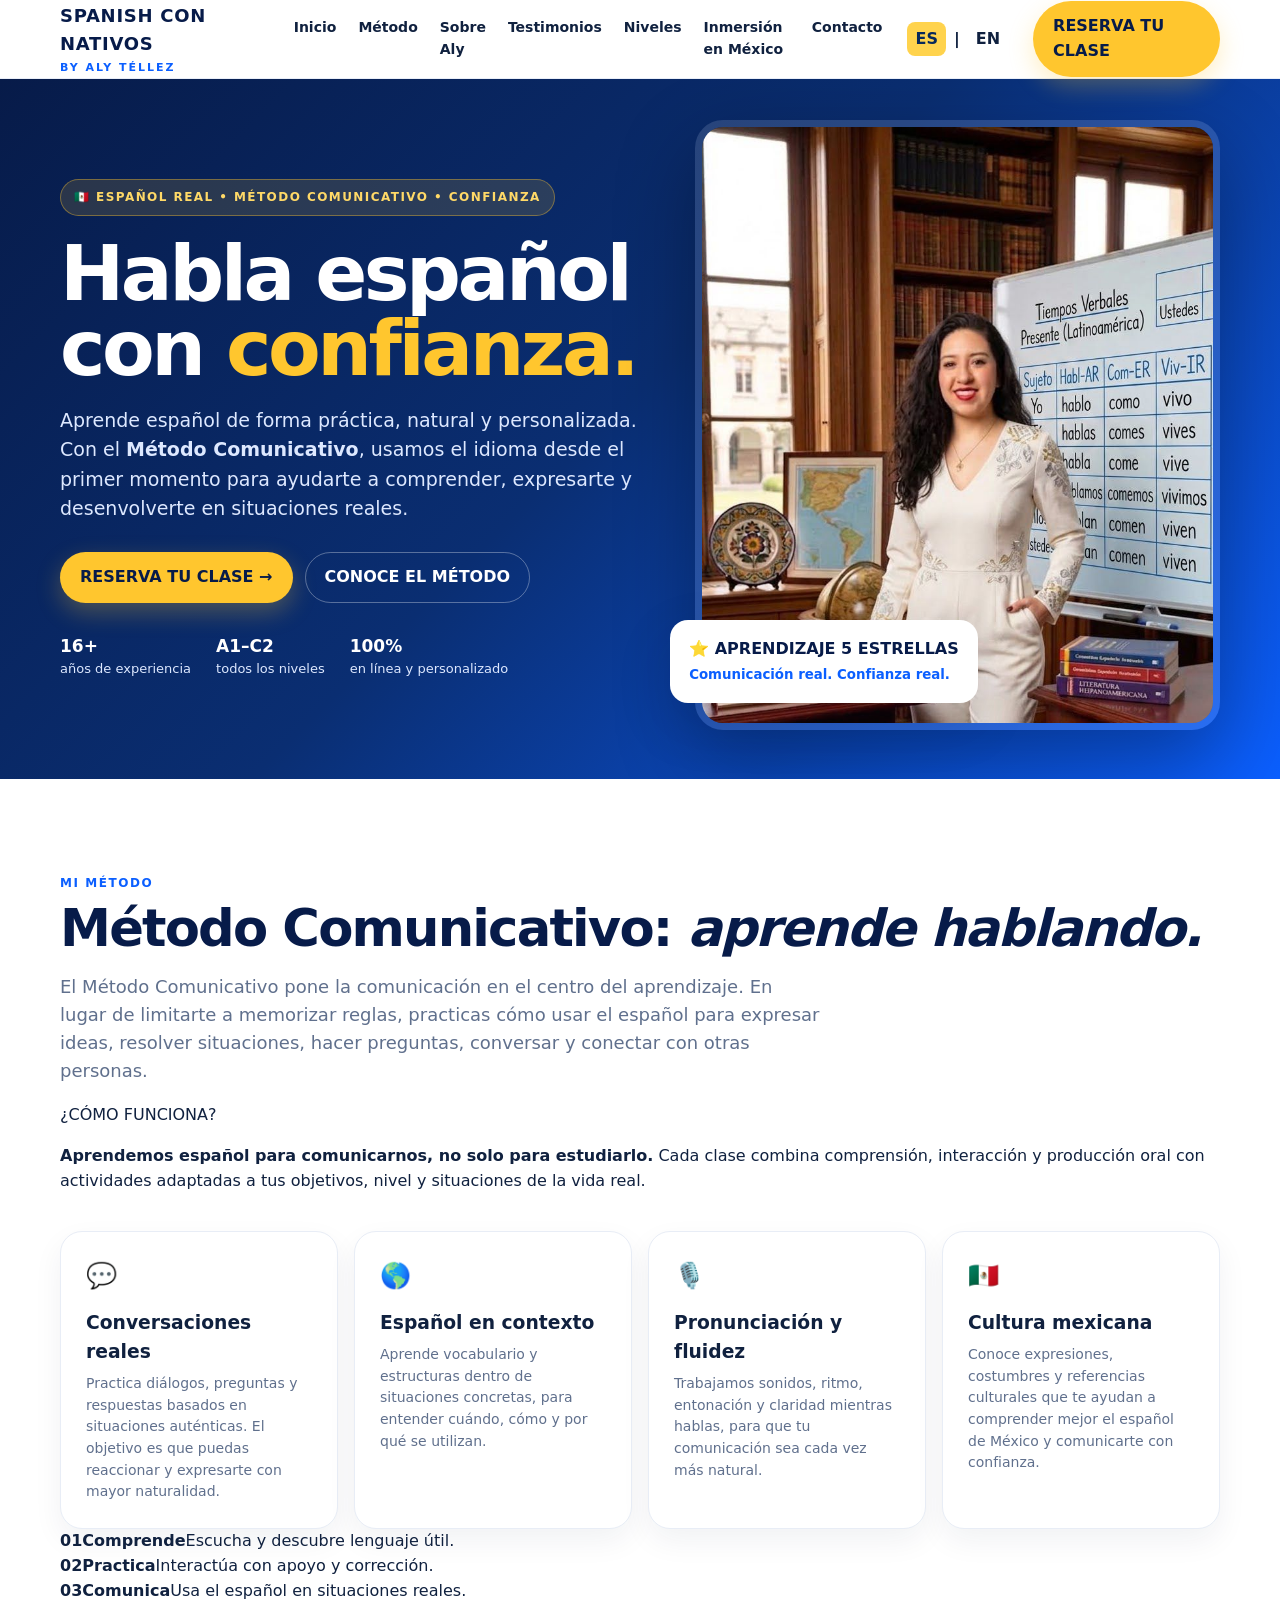
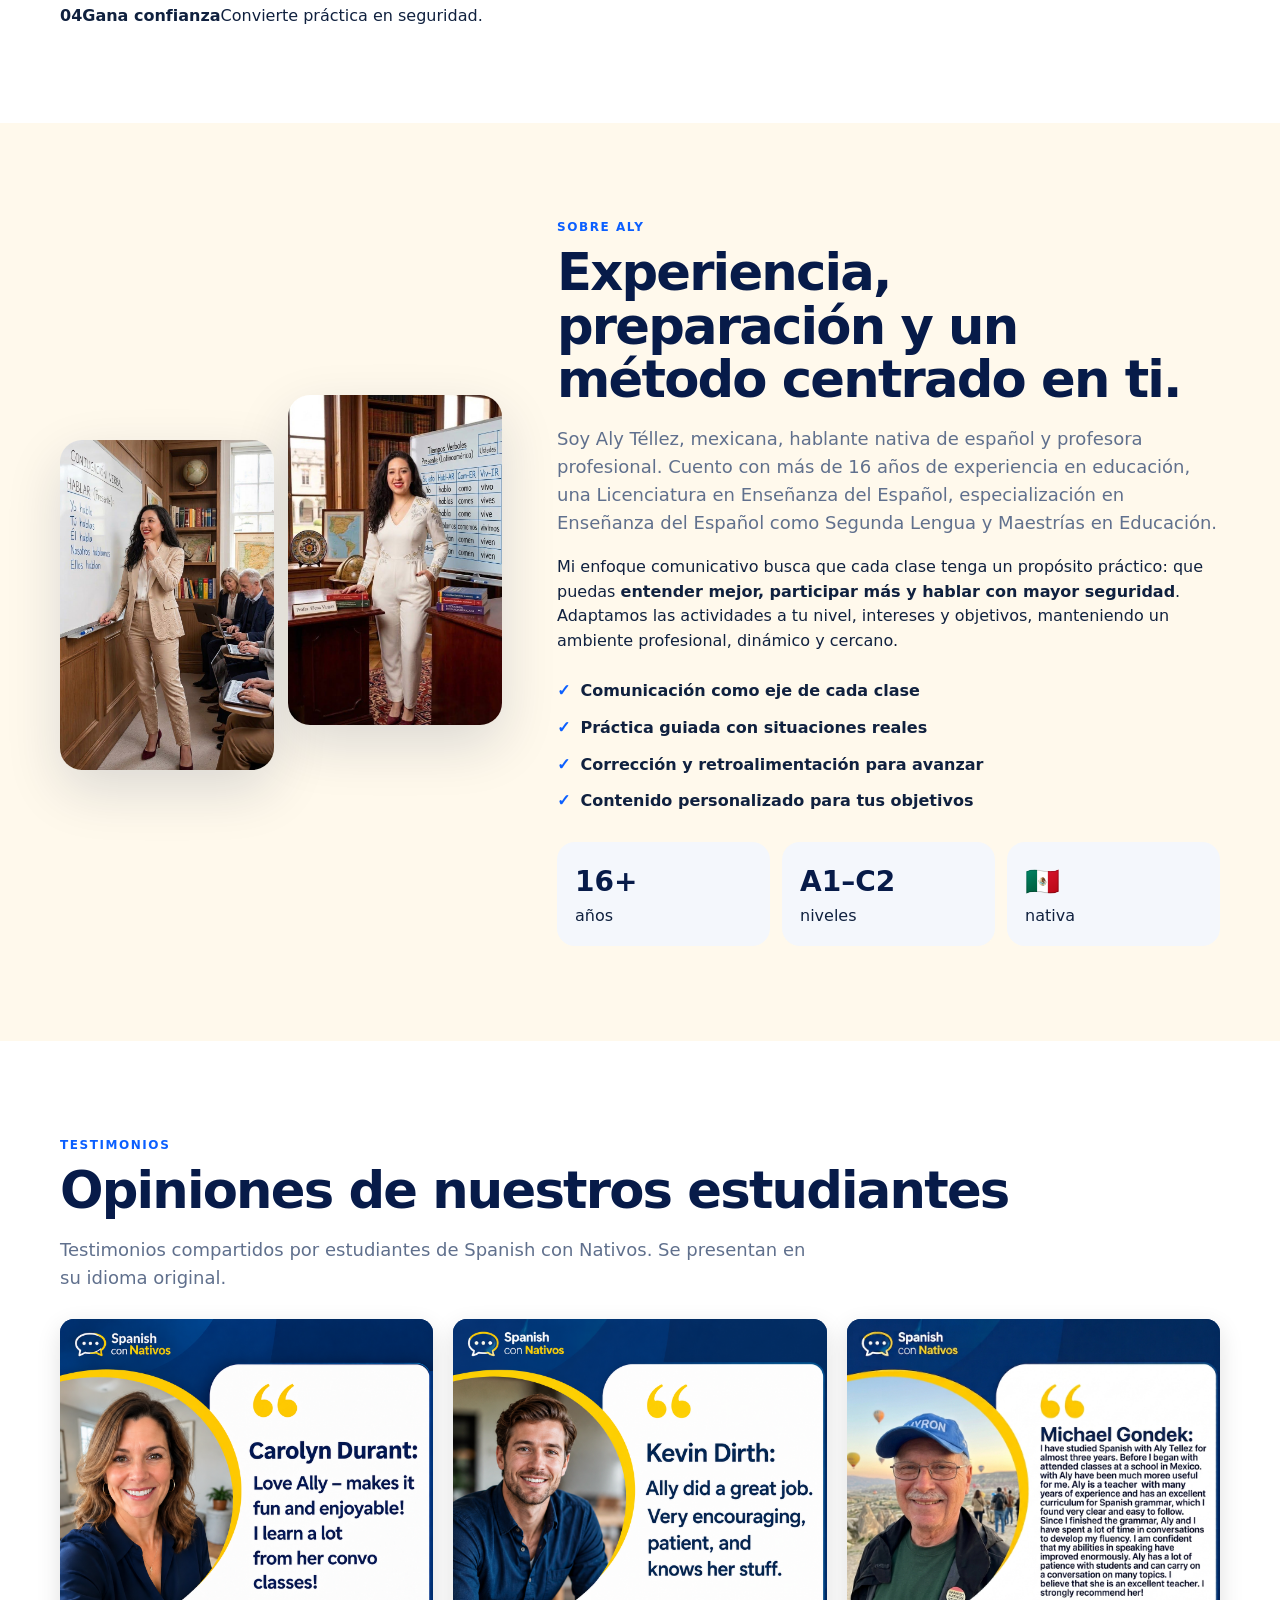
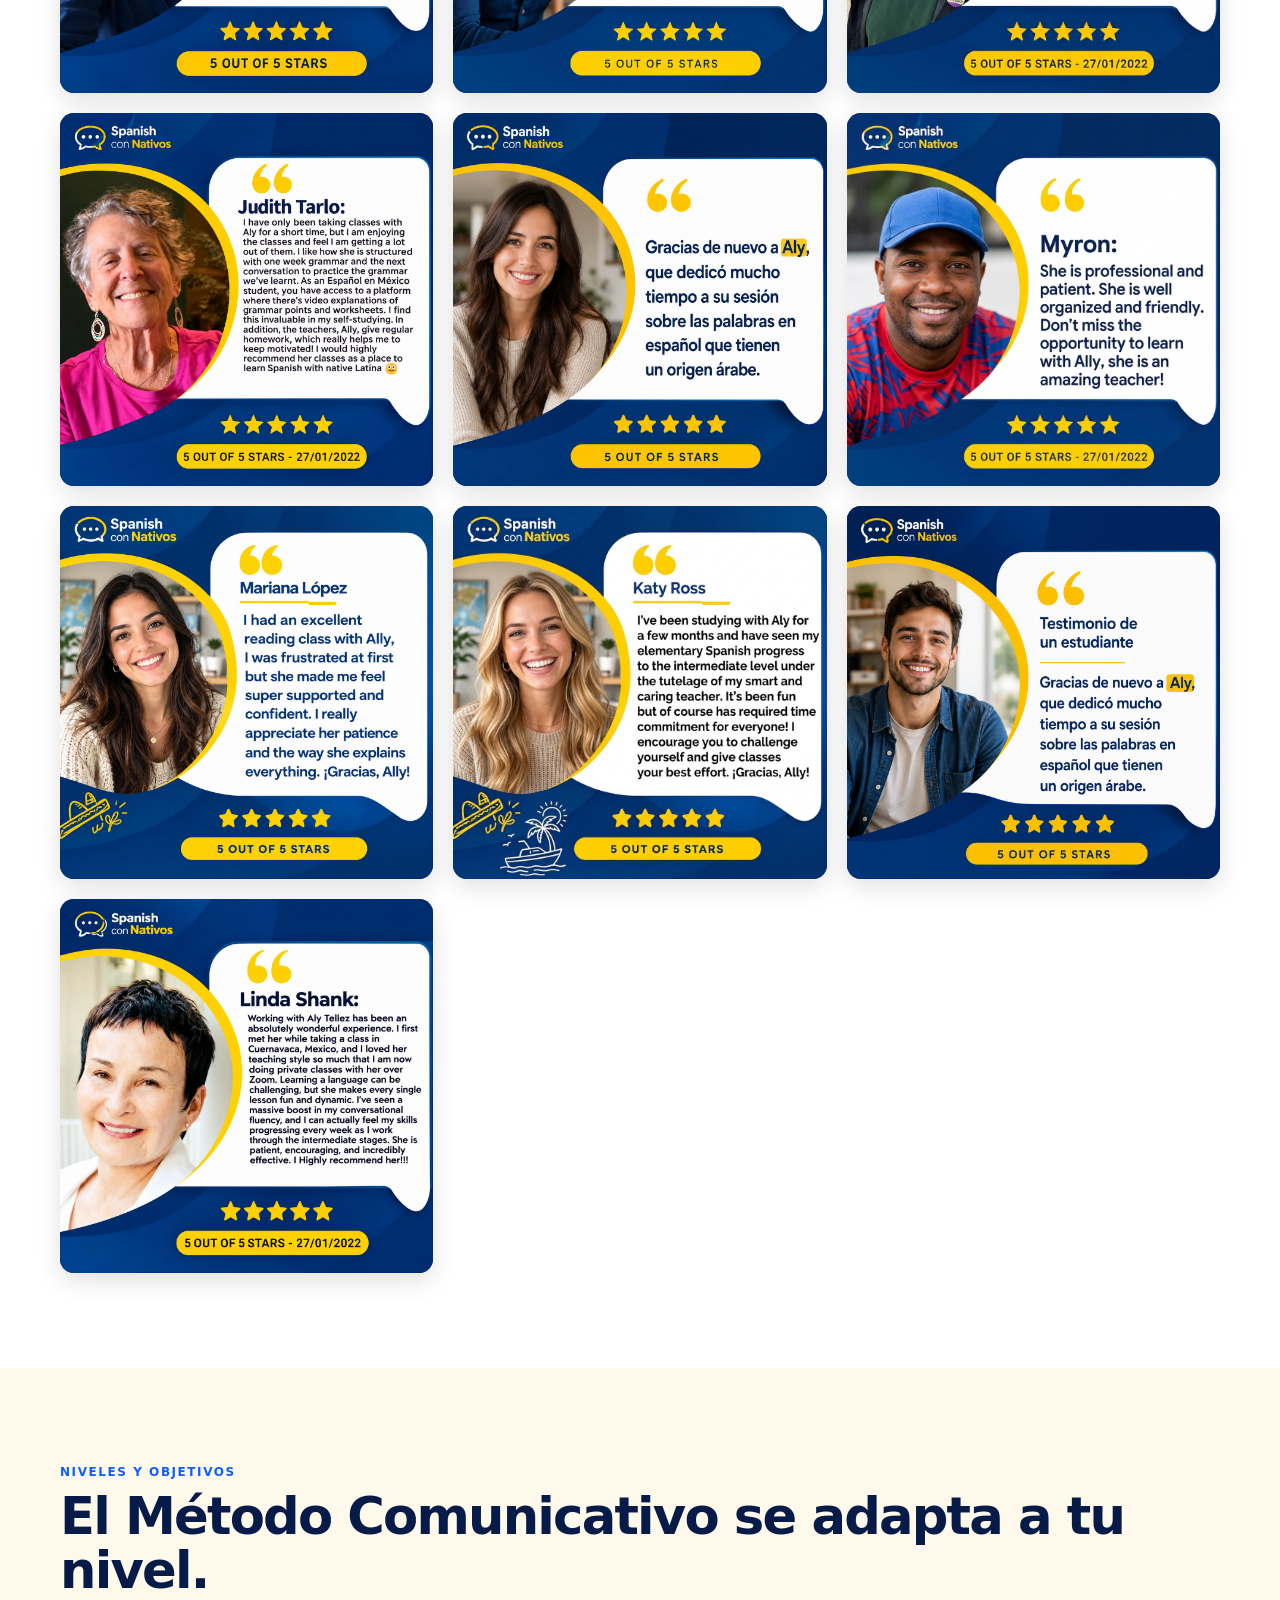
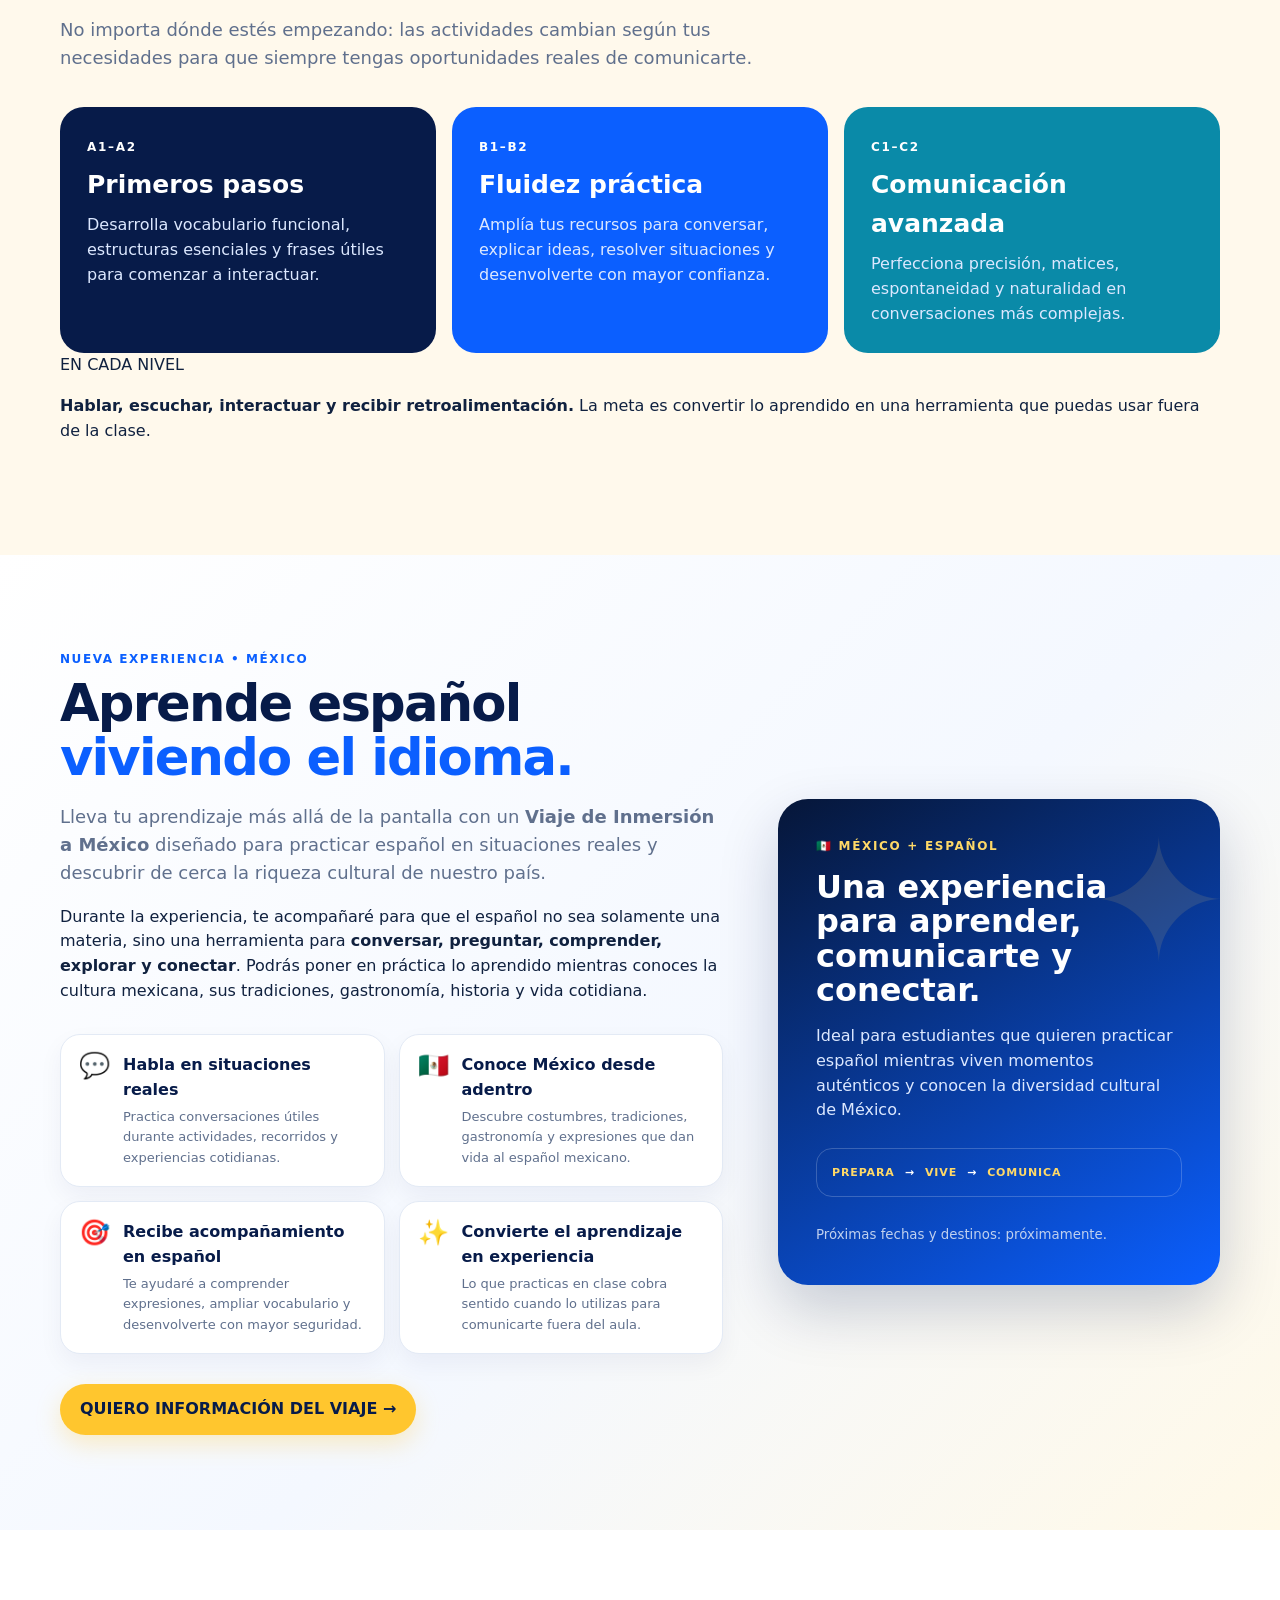
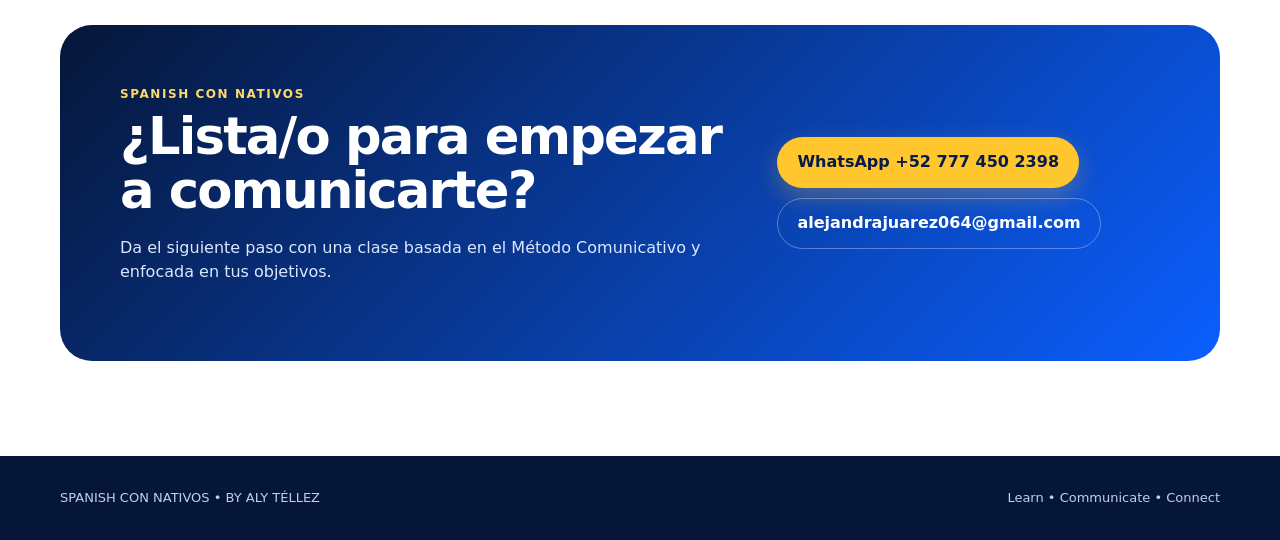
==== index.html @ acf0320d "Add files via upload" ====
<!doctype html>
<html lang="es">
<head>
<meta charset="utf-8"><meta name="viewport" content="width=device-width,initial-scale=1">
<title>Spanish con Nativos | Aly Téllez</title>
<meta name="description" content="Spanish con Nativos by Aly Téllez — clases de español con Método Comunicativo, conversación real, cultura mexicana y aprendizaje personalizado.">
<link rel="stylesheet" href="styles.css">
</head>
<body>
<nav class="nav"><div class="container nav-inner">
<a class="brand" href="#inicio">SPANISH CON NATIVOS<span>BY ALY TÉLLEZ</span></a>
<div class="navlinks"><a href="#inicio">Inicio</a><a href="#metodo">Método</a><a href="#aly">Sobre Aly</a><a href="#testimonios">Testimonios</a><a href="#niveles">Niveles</a><a href="#inmersion">Inmersión en México</a><a href="#contacto">Contacto</a></div>
<div class="language-switch" aria-label="Language"><a href="index-es.html" lang="es" aria-current="page">ES</a><span> | </span><a href="index-en.html" lang="en" >EN</a></div><a class="cta" href="https://wa.me/527774502398" target="_blank">RESERVA TU CLASE</a>
</div></nav>

<header class="hero" id="inicio"><div class="container hero-grid">
<div><div class="kicker">🇲🇽 ESPAÑOL REAL • MÉTODO COMUNICATIVO • CONFIANZA</div>
<h1>Habla español con <em>confianza.</em></h1>
<p>Aprende español de forma práctica, natural y personalizada. Con el <strong>Método Comunicativo</strong>, usamos el idioma desde el primer momento para ayudarte a comprender, expresarte y desenvolverte en situaciones reales.</p>
<div class="hero-actions"><a class="cta" href="https://wa.me/527774502398" target="_blank">RESERVA TU CLASE →</a><a class="secondary" href="#metodo">CONOCE EL MÉTODO</a></div>
<div class="trust"><div><b>16+</b>años de experiencia</div><div><b>A1–C2</b>todos los niveles</div><div><b>100%</b>en línea y personalizado</div></div>
</div><div class="hero-photo"><img src="assets/aly-classroom-1.jpeg" alt="Aly Téllez enseñando español"><div class="badge">⭐ APRENDIZAJE 5 ESTRELLAS<small>Comunicación real. Confianza real.</small></div></div>
</div></header>

<section class="section" id="metodo"><div class="container">
<div class="eyebrow">MI MÉTODO</div><h2>Método Comunicativo: <em>aprende hablando.</em></h2>
<p class="lead">El Método Comunicativo pone la comunicación en el centro del aprendizaje. En lugar de limitarte a memorizar reglas, practicas cómo usar el español para expresar ideas, resolver situaciones, hacer preguntas, conversar y conectar con otras personas.</p>
<div class="method-highlight"><div class="method-label">¿CÓMO FUNCIONA?</div><p><strong>Aprendemos español para comunicarnos, no solo para estudiarlo.</strong> Cada clase combina comprensión, interacción y producción oral con actividades adaptadas a tus objetivos, nivel y situaciones de la vida real.</p></div>
<div class="cards">
<article class="card"><div class="icon">💬</div><h3>Conversaciones reales</h3><p>Practica diálogos, preguntas y respuestas basados en situaciones auténticas. El objetivo es que puedas reaccionar y expresarte con mayor naturalidad.</p></article>
<article class="card"><div class="icon">🌎</div><h3>Español en contexto</h3><p>Aprende vocabulario y estructuras dentro de situaciones concretas, para entender cuándo, cómo y por qué se utilizan.</p></article>
<article class="card"><div class="icon">🎙️</div><h3>Pronunciación y fluidez</h3><p>Trabajamos sonidos, ritmo, entonación y claridad mientras hablas, para que tu comunicación sea cada vez más natural.</p></article>
<article class="card"><div class="icon">🇲🇽</div><h3>Cultura mexicana</h3><p>Conoce expresiones, costumbres y referencias culturales que te ayudan a comprender mejor el español de México y comunicarte con confianza.</p></article>
</div>
<div class="process"><div><b>01</b><strong>Comprende</strong><span>Escucha y descubre lenguaje útil.</span></div><div><b>02</b><strong>Practica</strong><span>Interactúa con apoyo y corrección.</span></div><div><b>03</b><strong>Comunica</strong><span>Usa el español en situaciones reales.</span></div><div><b>04</b><strong>Gana confianza</strong><span>Convierte práctica en seguridad.</span></div></div>
</div></section>

<section class="section alt" id="aly"><div class="container about-grid">
<div class="photo-stack"><img src="assets/aly-classroom-2.jpeg" alt="Aly Téllez impartiendo una clase de español"><img src="assets/aly-classroom-1.jpeg" alt="Aly Téllez en un aula de español"></div>
<div><div class="eyebrow">SOBRE ALY</div><h2>Experiencia, preparación y un método centrado en ti.</h2>
<p class="lead">Soy Aly Téllez, mexicana, hablante nativa de español y profesora profesional. Cuento con más de 16 años de experiencia en educación, una Licenciatura en Enseñanza del Español, especialización en Enseñanza del Español como Segunda Lengua y Maestrías en Educación.</p>
<p>Mi enfoque comunicativo busca que cada clase tenga un propósito práctico: que puedas <strong>entender mejor, participar más y hablar con mayor seguridad</strong>. Adaptamos las actividades a tu nivel, intereses y objetivos, manteniendo un ambiente profesional, dinámico y cercano.</p>
<div class="checks"><div class="check"><span>✓</span>Comunicación como eje de cada clase</div><div class="check"><span>✓</span>Práctica guiada con situaciones reales</div><div class="check"><span>✓</span>Corrección y retroalimentación para avanzar</div><div class="check"><span>✓</span>Contenido personalizado para tus objetivos</div></div>
<div class="stats"><div class="stat"><strong>16+</strong>años</div><div class="stat"><strong>A1–C2</strong>niveles</div><div class="stat"><strong>🇲🇽</strong>nativa</div></div>
</div></div></section>

<section class="section" id="testimonios"><div class="container"><div class="eyebrow">TESTIMONIOS</div><h2>Opiniones de nuestros estudiantes</h2><p class="lead">Testimonios compartidos por estudiantes de Spanish con Nativos. Se presentan en su idioma original.</p><div class="testimonials-gallery"><figure class="testimonial-image"><img src="assets/testimonio-01.png" alt="Testimonio de Carolyn Durant" loading="lazy"></figure>
<figure class="testimonial-image"><img src="assets/testimonio-02.png" alt="Testimonio de estudiante 2" loading="lazy"></figure>
<figure class="testimonial-image"><img src="assets/testimonio-03.jpg" alt="Testimonio de estudiante 3" loading="lazy"></figure>
<figure class="testimonial-image"><img src="assets/testimonio-04.png" alt="Testimonio de Judith Tarlo" loading="lazy"></figure>
<figure class="testimonial-image"><img src="assets/testimonio-05.png" alt="Testimonio de estudiante 5" loading="lazy"></figure>
<figure class="testimonial-image"><img src="assets/testimonio-06.jpg" alt="Testimonio de estudiante 6" loading="lazy"></figure>
<figure class="testimonial-image"><img src="assets/testimonio-07.png" alt="Testimonio de estudiante 7" loading="lazy"></figure>
<figure class="testimonial-image"><img src="assets/testimonio-08.jpg" alt="Testimonio de estudiante 8" loading="lazy"></figure>
<figure class="testimonial-image"><img src="assets/testimonio-09.png" alt="Testimonio de estudiante 9" loading="lazy"></figure>
<figure class="testimonial-image"><img src="assets/testimonio-10.png" alt="Testimonio de Linda Shank" loading="lazy"></figure></div></div></section>

<section class="section alt" id="niveles"><div class="container"><div class="eyebrow">NIVELES Y OBJETIVOS</div><h2>El Método Comunicativo se adapta a tu nivel.</h2><p class="lead">No importa dónde estés empezando: las actividades cambian según tus necesidades para que siempre tengas oportunidades reales de comunicarte.</p>
<div class="levels"><article class="level"><b>A1–A2</b><h3>Primeros pasos</h3><p>Desarrolla vocabulario funcional, estructuras esenciales y frases útiles para comenzar a interactuar.</p></article><article class="level"><b>B1–B2</b><h3>Fluidez práctica</h3><p>Amplía tus recursos para conversar, explicar ideas, resolver situaciones y desenvolverte con mayor confianza.</p></article><article class="level"><b>C1–C2</b><h3>Comunicación avanzada</h3><p>Perfecciona precisión, matices, espontaneidad y naturalidad en conversaciones más complejas.</p></article></div>
<div class="method-highlight compact"><div class="method-label">EN CADA NIVEL</div><p><strong>Hablar, escuchar, interactuar y recibir retroalimentación.</strong> La meta es convertir lo aprendido en una herramienta que puedas usar fuera de la clase.</p></div>
</div></section>


<section class="section immersion" id="inmersion"><div class="container">
<div class="immersion-grid">
<div>
<div class="eyebrow">NUEVA EXPERIENCIA • MÉXICO</div>
<h2>Aprende español <em>viviendo el idioma.</em></h2>
<p class="lead">Lleva tu aprendizaje más allá de la pantalla con un <strong>Viaje de Inmersión a México</strong> diseñado para practicar español en situaciones reales y descubrir de cerca la riqueza cultural de nuestro país.</p>
<p>Durante la experiencia, te acompañaré para que el español no sea solamente una materia, sino una herramienta para <strong>conversar, preguntar, comprender, explorar y conectar</strong>. Podrás poner en práctica lo aprendido mientras conoces la cultura mexicana, sus tradiciones, gastronomía, historia y vida cotidiana.</p>
<div class="immersion-benefits">
<article><span>💬</span><div><strong>Habla en situaciones reales</strong><p>Practica conversaciones útiles durante actividades, recorridos y experiencias cotidianas.</p></div></article>
<article><span>🇲🇽</span><div><strong>Conoce México desde adentro</strong><p>Descubre costumbres, tradiciones, gastronomía y expresiones que dan vida al español mexicano.</p></div></article>
<article><span>🎯</span><div><strong>Recibe acompañamiento en español</strong><p>Te ayudaré a comprender expresiones, ampliar vocabulario y desenvolverte con mayor seguridad.</p></div></article>
<article><span>✨</span><div><strong>Convierte el aprendizaje en experiencia</strong><p>Lo que practicas en clase cobra sentido cuando lo utilizas para comunicarte fuera del aula.</p></div></article>
</div>
<a class="cta" href="https://wa.me/527774502398" target="_blank">QUIERO INFORMACIÓN DEL VIAJE →</a>
</div>
<div class="immersion-card"><div class="immersion-top">🇲🇽 MÉXICO + ESPAÑOL</div><h3>Una experiencia para aprender, comunicarte y conectar.</h3><p>Ideal para estudiantes que quieren practicar español mientras viven momentos auténticos y conocen la diversidad cultural de México.</p><div class="immersion-route"><span>PREPARA</span><b>→</b><span>VIVE</span><b>→</b><span>COMUNICA</span></div><small>Próximas fechas y destinos: próximamente.</small></div>
</div></div></section>

<section class="section" id="contacto"><div class="container"><div class="contact"><div><div class="eyebrow" style="color:#FFD967">SPANISH CON NATIVOS</div><h2>¿Lista/o para empezar a comunicarte?</h2><p>Da el siguiente paso con una clase basada en el Método Comunicativo y enfocada en tus objetivos.</p></div><div class="contact-actions"><a class="cta" href="https://wa.me/527774502398" target="_blank">WhatsApp +52 777 450 2398</a><a class="secondary" href="mailto:alejandrajuarez064@gmail.com">alejandrajuarez064@gmail.com</a></div></div></div></section>
<footer><div class="container footer-inner"><div>SPANISH CON NATIVOS • BY ALY TÉLLEZ</div><div>Learn • Communicate • Connect</div></div></footer>
</body></html>
---- styles.css ----
:root{
  --navy:#071B49;
  --blue:#0B5FFF;
  --sky:#22B8F0;
  --gold:#FFC62E;
  --coral:#FF5B6E;
  --cream:#FFF9EC;
  --ink:#10213F;
  --muted:#60708D;
  --white:#FFFFFF;
  --shadow:0 20px 55px rgba(7,27,73,.14);
}
*{box-sizing:border-box}
html{scroll-behavior:smooth}
body{margin:0;font-family:Inter,ui-sans-serif,system-ui,-apple-system,BlinkMacSystemFont,"Segoe UI",sans-serif;color:var(--ink);background:#fff;line-height:1.55}
a{text-decoration:none;color:inherit}
.container{width:min(1160px,92%);margin:auto}
.nav{position:sticky;top:0;z-index:20;background:rgba(255,255,255,.94);backdrop-filter:blur(14px);border-bottom:1px solid #e9eef8}
.nav-inner{height:78px;display:flex;align-items:center;justify-content:space-between;gap:25px}
.brand{font-weight:900;letter-spacing:.04em;color:var(--navy);font-size:18px}
.brand span{display:block;color:var(--blue);font-size:11px;letter-spacing:.18em;margin-top:1px}
.navlinks{display:flex;gap:22px;font-weight:700;font-size:14px}
.navlinks a:hover{color:var(--blue)}
.cta{display:inline-flex;align-items:center;justify-content:center;gap:8px;padding:13px 20px;border-radius:999px;font-weight:900;background:var(--gold);color:var(--navy);box-shadow:0 9px 24px rgba(255,198,46,.28);transition:.2s}
.cta:hover{transform:translateY(-2px)}
.hero{background:linear-gradient(135deg,var(--navy) 0%,#0A2E72 48%,#0B5FFF 100%);color:#fff;overflow:hidden}
.hero-grid{min-height:700px;display:grid;grid-template-columns:1.05fr .95fr;align-items:center;gap:55px}
.kicker{display:inline-flex;align-items:center;gap:8px;background:rgba(255,198,46,.14);border:1px solid rgba(255,198,46,.38);color:#FFD967;padding:8px 13px;border-radius:999px;font-size:12px;font-weight:900;letter-spacing:.12em;text-transform:uppercase}
h1{font-size:clamp(44px,6vw,78px);line-height:.98;letter-spacing:-.045em;margin:20px 0}
h1 em{font-style:normal;color:var(--gold)}
.hero p{font-size:19px;color:#DDE8FF;max-width:650px}
.hero-actions{display:flex;gap:12px;flex-wrap:wrap;margin:28px 0}
.secondary{border:1px solid rgba(255,255,255,.32);color:#fff;padding:12px 19px;border-radius:999px;font-weight:800}
.trust{display:flex;gap:25px;flex-wrap:wrap;margin-top:30px;color:#DDE8FF;font-size:13px}
.trust b{color:#fff;font-size:17px;display:block}
.hero-photo{position:relative}
.hero-photo img{width:100%;height:610px;object-fit:cover;object-position:center top;border-radius:28px;box-shadow:0 28px 80px rgba(0,0,0,.32);border:7px solid rgba(255,255,255,.12)}
.badge{position:absolute;left:-25px;bottom:35px;background:#fff;color:var(--navy);padding:17px 19px;border-radius:18px;box-shadow:var(--shadow);font-weight:900}
.badge small{display:block;color:var(--blue);font-weight:700;margin-top:3px}
.section{padding:95px 0}
.section.alt{background:var(--cream)}
.eyebrow{color:var(--blue);font-weight:900;letter-spacing:.13em;text-transform:uppercase;font-size:12px}
h2{font-size:clamp(34px,4vw,54px);line-height:1.05;letter-spacing:-.035em;margin:9px 0 18px;color:var(--navy)}
.lead{font-size:18px;color:var(--muted);max-width:760px}
.cards{display:grid;grid-template-columns:repeat(4,1fr);gap:16px;margin-top:38px}
.card{padding:25px;background:#fff;border:1px solid #e8edf6;border-radius:22px;box-shadow:0 12px 30px rgba(7,27,73,.06)}
.icon{font-size:25px}
.card h3{margin:12px 0 7px}
.card p{margin:0;color:var(--muted);font-size:14px}
.about-grid{display:grid;grid-template-columns:.8fr 1.2fr;gap:55px;align-items:center}
.photo-stack{display:grid;grid-template-columns:1fr 1fr;gap:14px}
.photo-stack img{width:100%;height:330px;object-fit:cover;border-radius:22px;box-shadow:var(--shadow)}
.photo-stack img:first-child{margin-top:45px}
.checks{display:grid;gap:12px;margin:25px 0}
.check{display:flex;gap:10px;align-items:flex-start;font-weight:700}
.check span{color:var(--blue);font-weight:1000}
.stats{display:grid;grid-template-columns:repeat(3,1fr);gap:12px;margin-top:28px}
.stat{background:#F4F7FC;border-radius:18px;padding:18px}
.stat strong{display:block;font-size:28px;color:var(--navy)}
.testimonials{display:grid;grid-template-columns:repeat(2,1fr);gap:20px;margin-top:40px}
.testimonial{background:#fff;border:1px solid #e6ebf4;border-radius:24px;padding:26px;box-shadow:0 14px 35px rgba(7,27,73,.07);position:relative}
.stars{color:#FFB400;letter-spacing:2px;font-size:18px}
.quote{font-size:18px;font-weight:650;color:var(--ink);margin:14px 0 20px}
.person{display:flex;justify-content:space-between;gap:12px;align-items:end}
.person strong{display:block}
.person small{color:var(--muted)}
.placeholder{font-size:10px!important;color:#9AA6BB!important;text-transform:uppercase;letter-spacing:.05em}
.levels{display:grid;grid-template-columns:repeat(3,1fr);gap:16px;margin-top:35px}
.level{border-radius:24px;padding:27px;background:var(--navy);color:#fff}
.level:nth-child(2){background:var(--blue)}
.level:nth-child(3){background:#0A8AA8}
.level b{font-size:12px;letter-spacing:.14em}
.level h3{font-size:25px;margin:8px 0}
.level p{color:#DCE8FF;margin:0}

.immersion{background:linear-gradient(135deg,#fff 0%,#F4F8FF 55%,#FFF9E8 100%)}
.immersion-grid{display:grid;grid-template-columns:1.2fr .8fr;gap:55px;align-items:center}
.immersion h2 em{font-style:normal;color:var(--blue)}
.immersion-benefits{display:grid;grid-template-columns:repeat(2,1fr);gap:14px;margin:30px 0}
.immersion-benefits article{display:flex;gap:13px;padding:18px;background:#fff;border:1px solid #E3EAF5;border-radius:20px;box-shadow:0 10px 25px rgba(7,27,73,.05)}
.immersion-benefits article>span{font-size:25px;line-height:1}
.immersion-benefits strong{color:var(--navy);display:block;margin-bottom:5px}
.immersion-benefits p{font-size:13px;color:var(--muted);margin:0;line-height:1.55}
.immersion-card{background:linear-gradient(150deg,#061638,#0B5FFF);color:#fff;border-radius:30px;padding:38px;box-shadow:0 25px 60px rgba(7,27,73,.2);position:relative;overflow:hidden}
.immersion-card:after{content:'✦';position:absolute;right:-10px;top:-28px;font-size:170px;color:rgba(255,217,103,.12)}
.immersion-top{color:#FFD967;font-size:12px;font-weight:900;letter-spacing:.14em}
.immersion-card h3{font-size:32px;line-height:1.08;margin:14px 0}
.immersion-card p{color:#DCE8FF}
.immersion-route{display:flex;align-items:center;gap:10px;flex-wrap:wrap;margin:25px 0;padding:15px;border:1px solid rgba(255,255,255,.2);border-radius:16px;color:#FFD967;font-size:11px;font-weight:900;letter-spacing:.08em}
.immersion-route b{color:#fff}
.immersion-card small{color:#BFD0EE}
@media(max-width:900px){.immersion-grid{grid-template-columns:1fr}.immersion-benefits{grid-template-columns:1fr}}

.contact{background:linear-gradient(135deg,#061638,#0B5FFF);color:#fff;border-radius:32px;padding:60px;display:flex;justify-content:space-between;gap:35px;align-items:center}
.contact h2{color:#fff;margin-top:7px}
.contact p{color:#DCE8FF}
.contact-actions{display:flex;gap:10px;flex-wrap:wrap}
footer{background:#061638;color:#BFD0EE;padding:32px 0;font-size:13px}
.footer-inner{display:flex;justify-content:space-between;gap:20px;flex-wrap:wrap}
.note{font-size:11px;color:#8B98AE;margin-top:24px}
@media(max-width:900px){
 .hero-grid,.about-grid{grid-template-columns:1fr}
 .hero-grid{padding:70px 0}
 .hero-photo img{height:520px}
 .cards{grid-template-columns:repeat(2,1fr)}
 .navlinks{display:none}
 .testimonials{grid-template-columns:1fr}
}
@media(max-width:560px){
 h1{font-size:45px}
 .section{padding:65px 0}
 .cards,.levels,.stats{grid-template-columns:1fr}
 .photo-stack{grid-template-columns:1fr}
 .photo-stack img:first-child{margin-top:0}
 .contact{padding:35px 25px;display:block}
 .hero-photo img{height:450px}
 .badge{left:12px}
}

/* Bilingual navigation and original testimonial artwork */
.language-switch{display:flex;align-items:center;gap:8px;font-weight:800;white-space:nowrap}.language-switch a{color:inherit;text-decoration:none;padding:5px 8px;border-radius:8px}.language-switch a[aria-current="page"]{background:#ffd34d;color:#07285b}.testimonials-gallery{display:grid;grid-template-columns:repeat(3,minmax(0,1fr));gap:20px;margin-top:28px}.testimonial-image{margin:0;overflow:hidden;border-radius:14px;box-shadow:0 8px 25px rgba(0,0,0,.12);background:#092b65}.testimonial-image img{display:block;width:100%;height:auto;object-fit:contain}@media(max-width:850px){.testimonials-gallery{grid-template-columns:repeat(2,minmax(0,1fr))}.language-switch{justify-content:center}}@media(max-width:520px){.testimonials-gallery{grid-template-columns:1fr}}
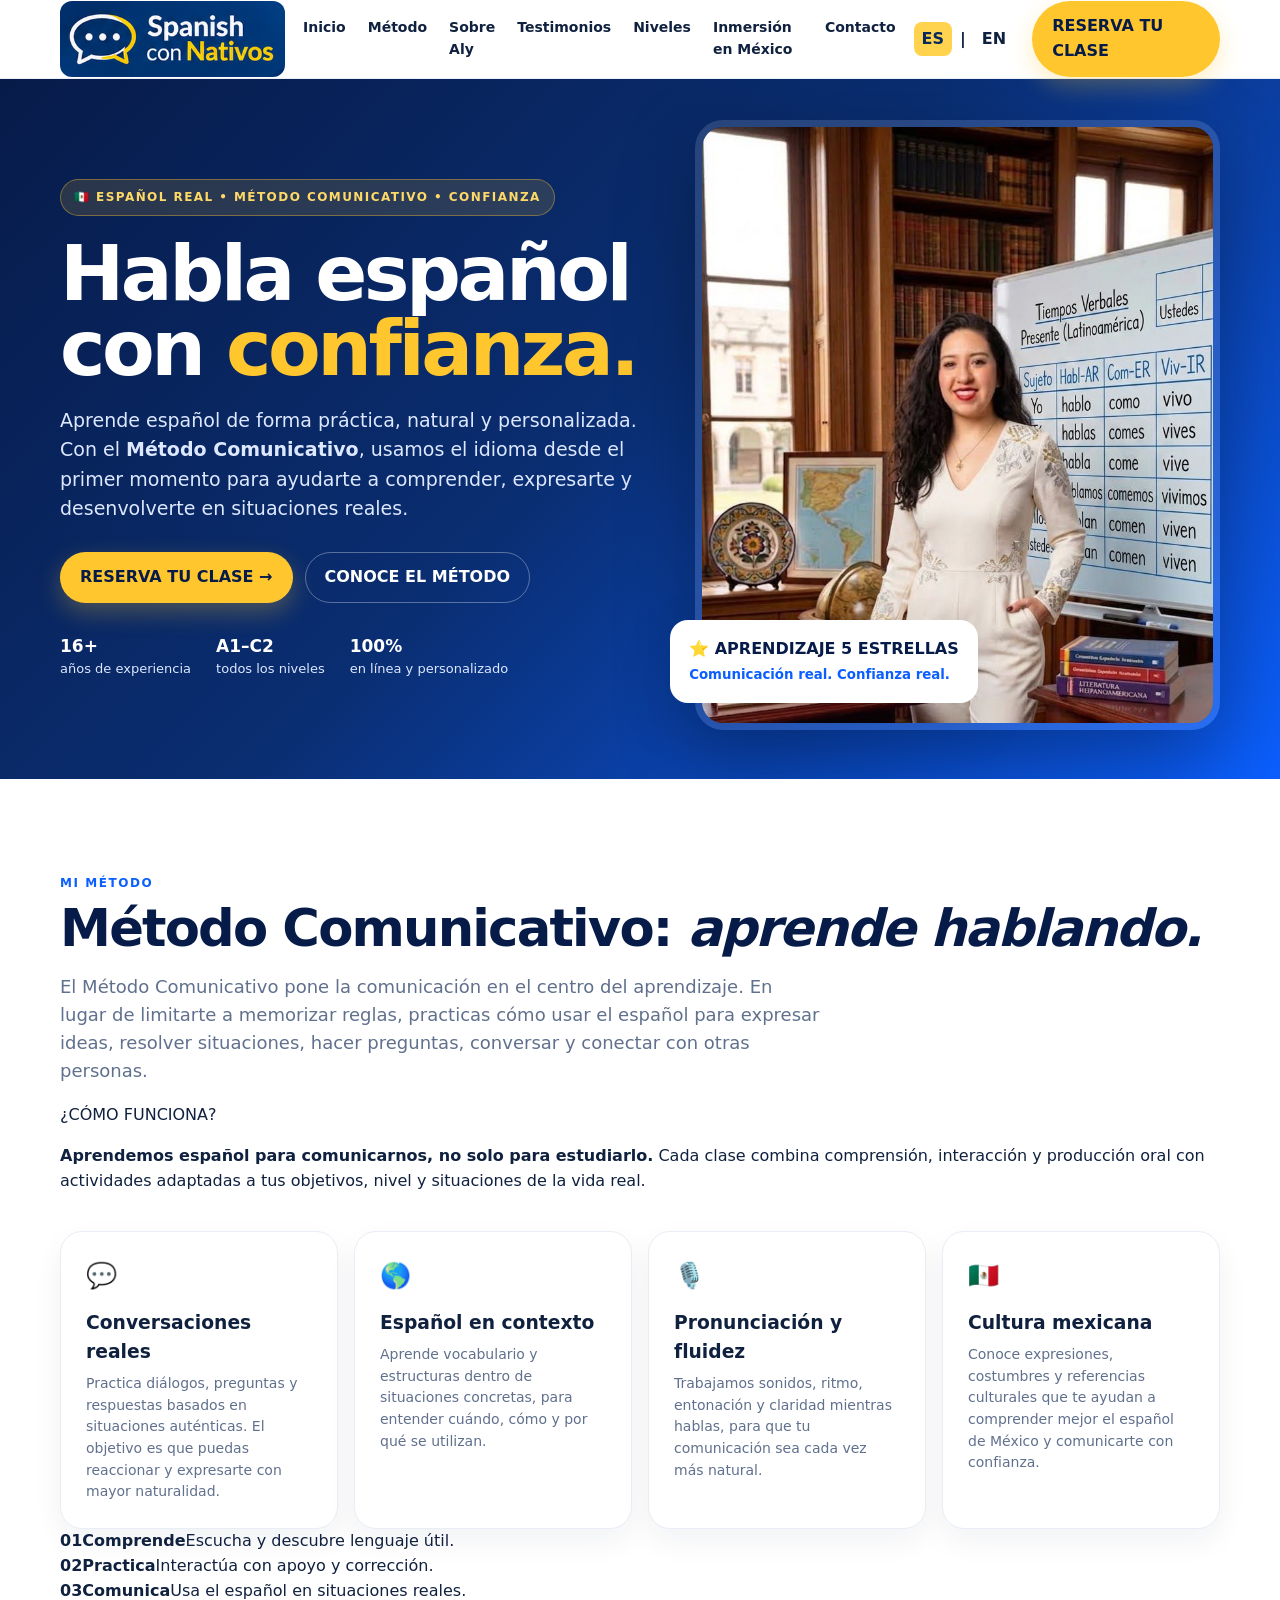
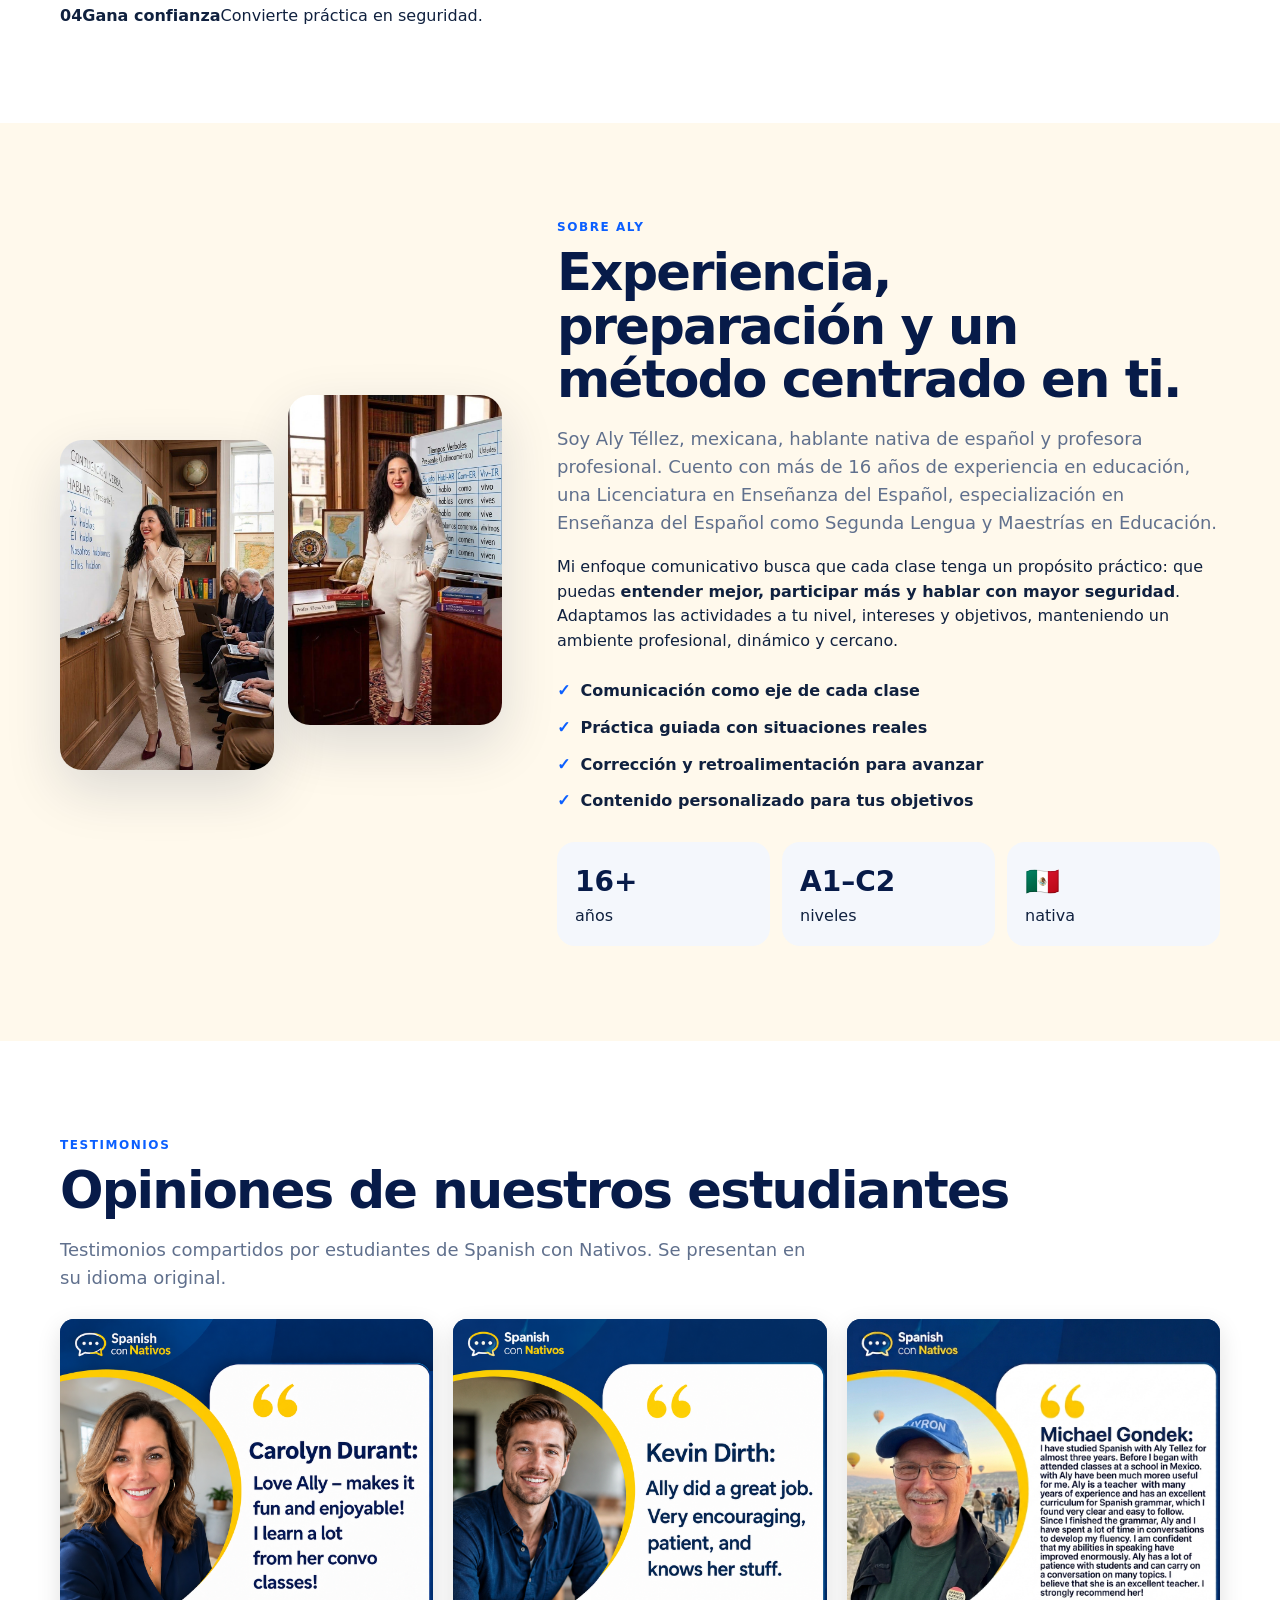
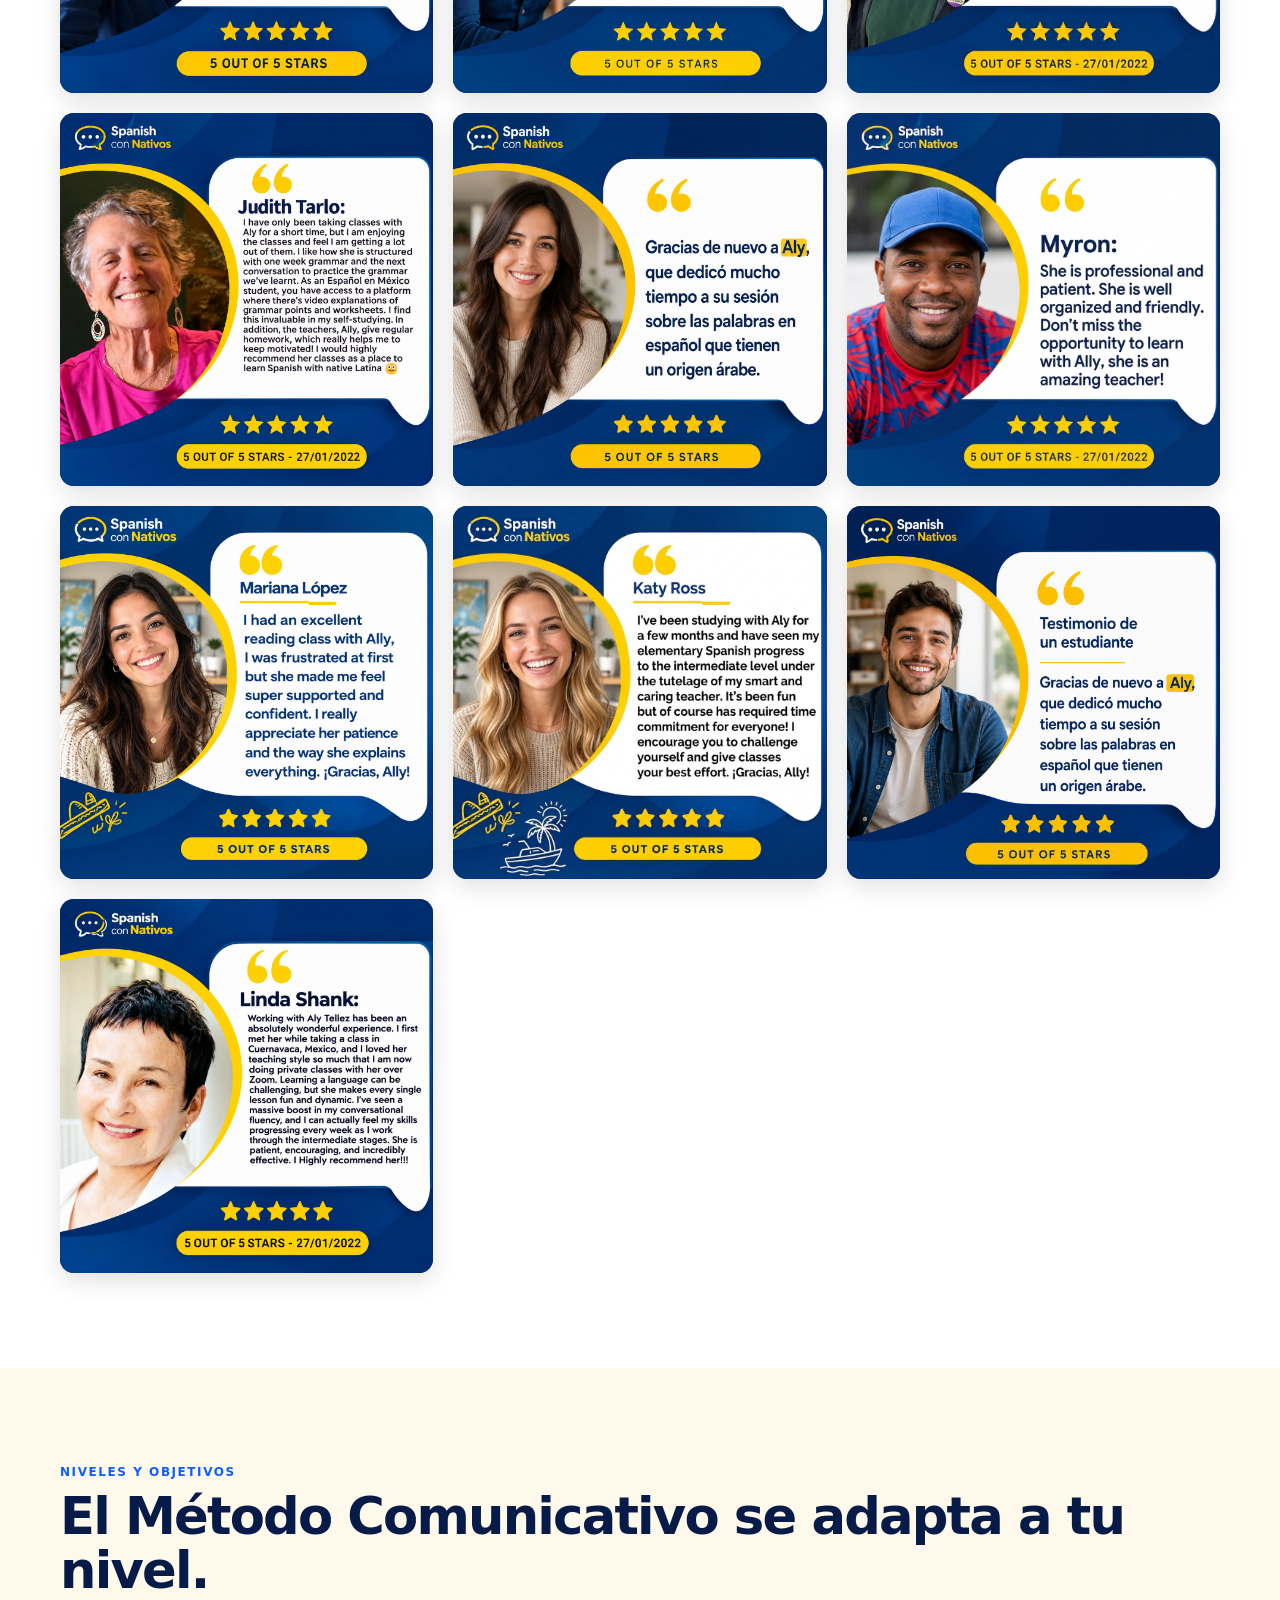
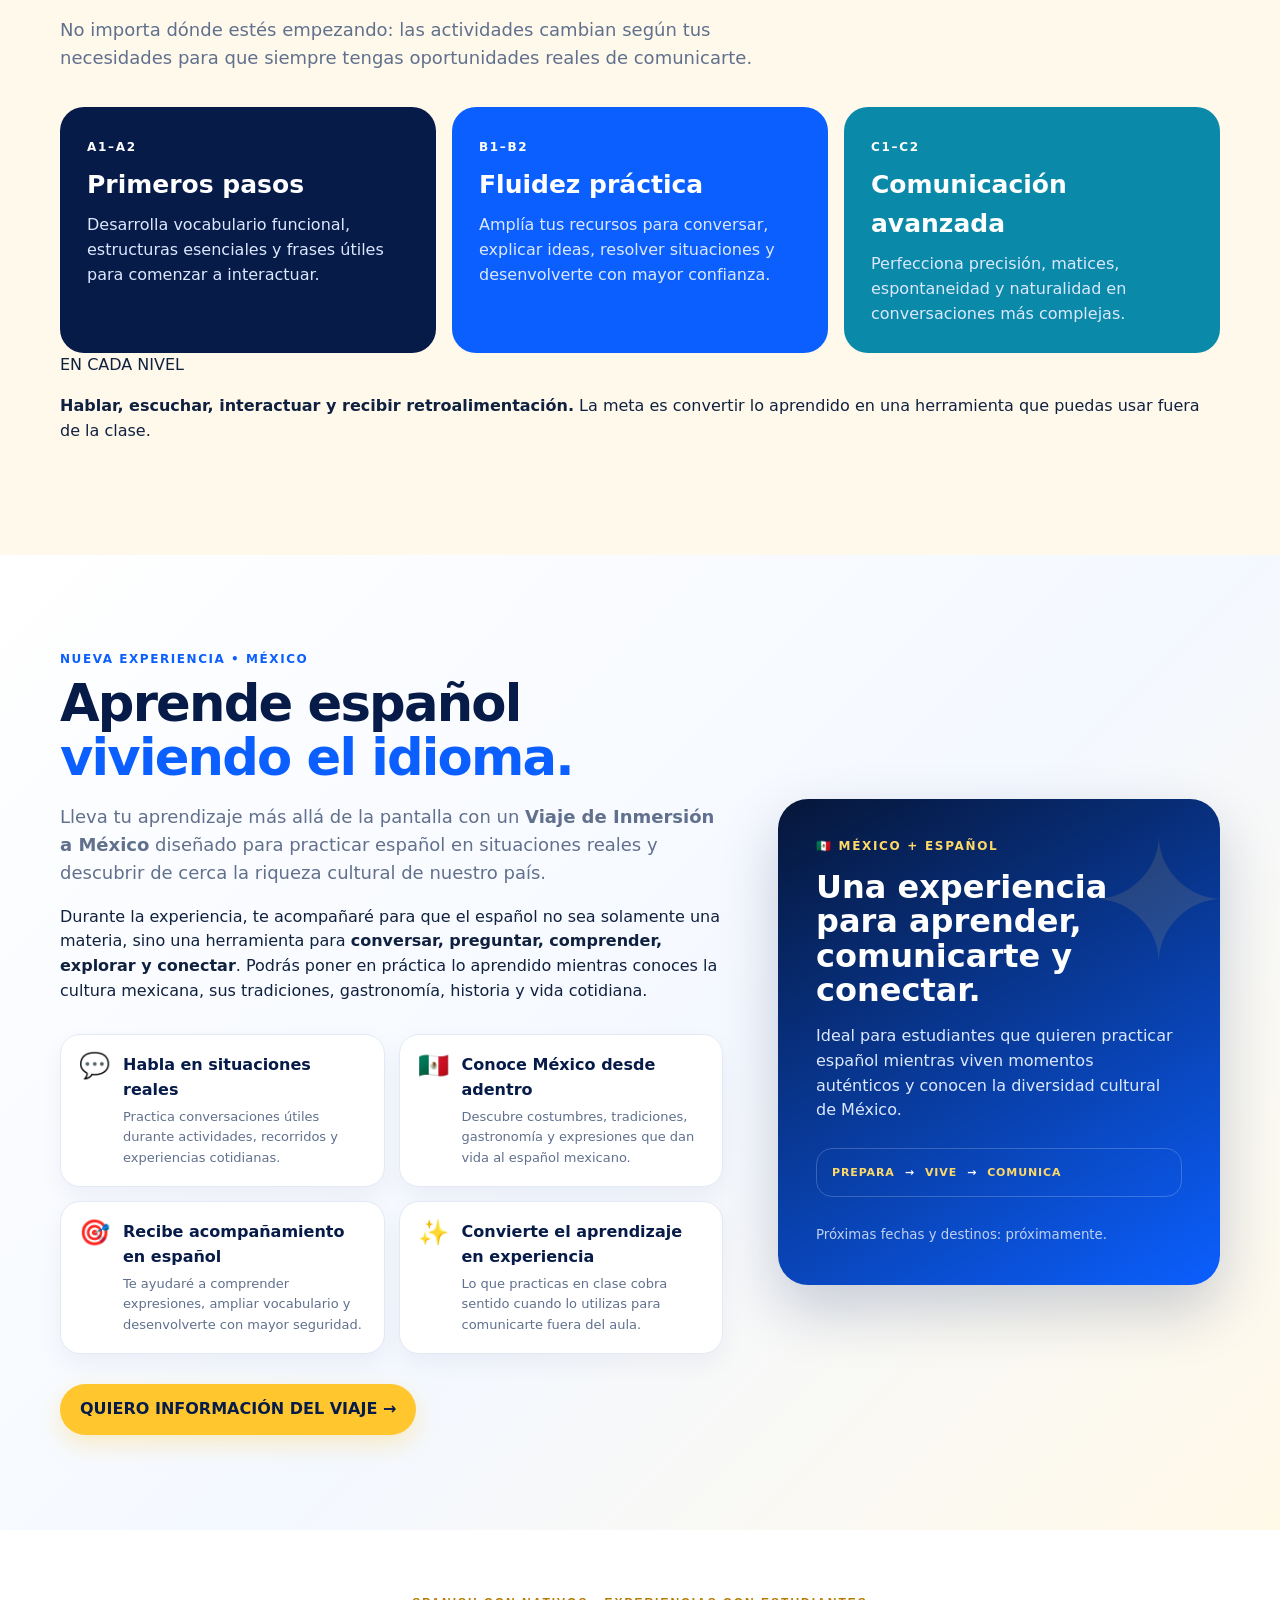
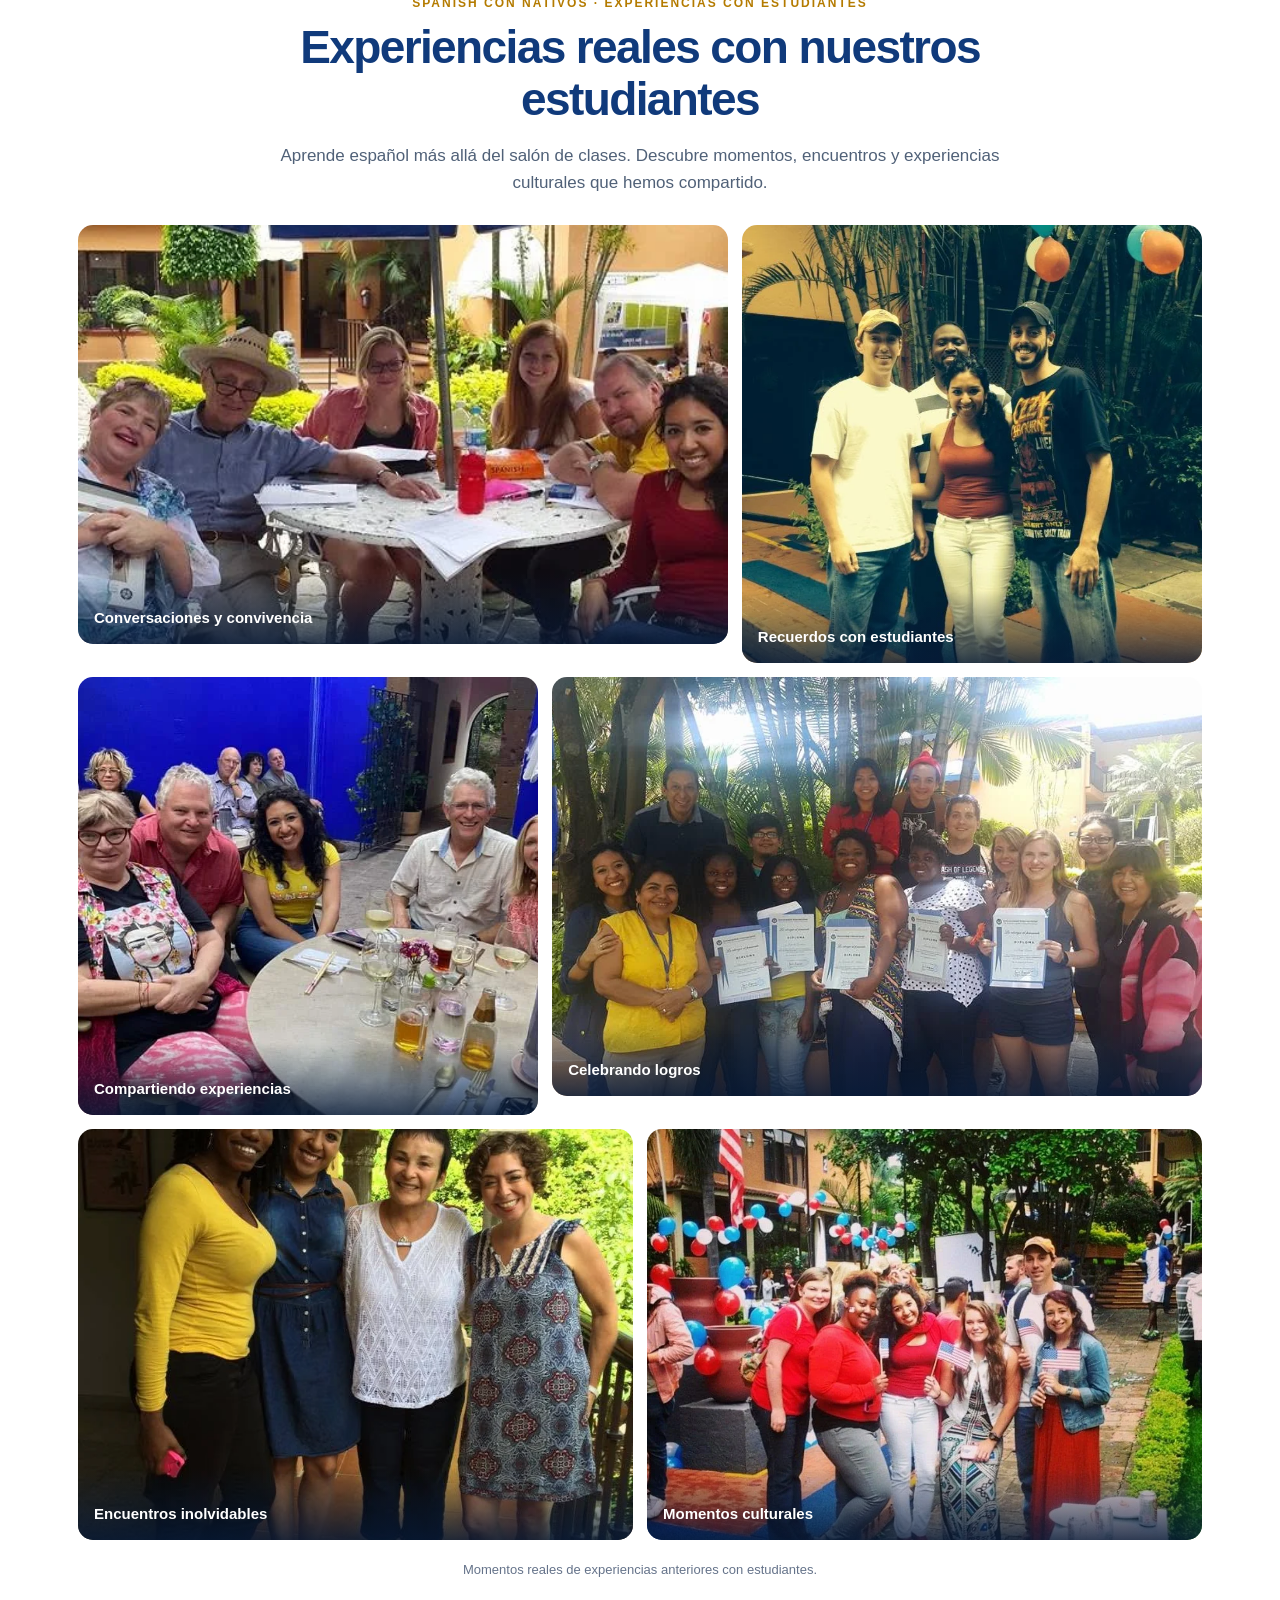
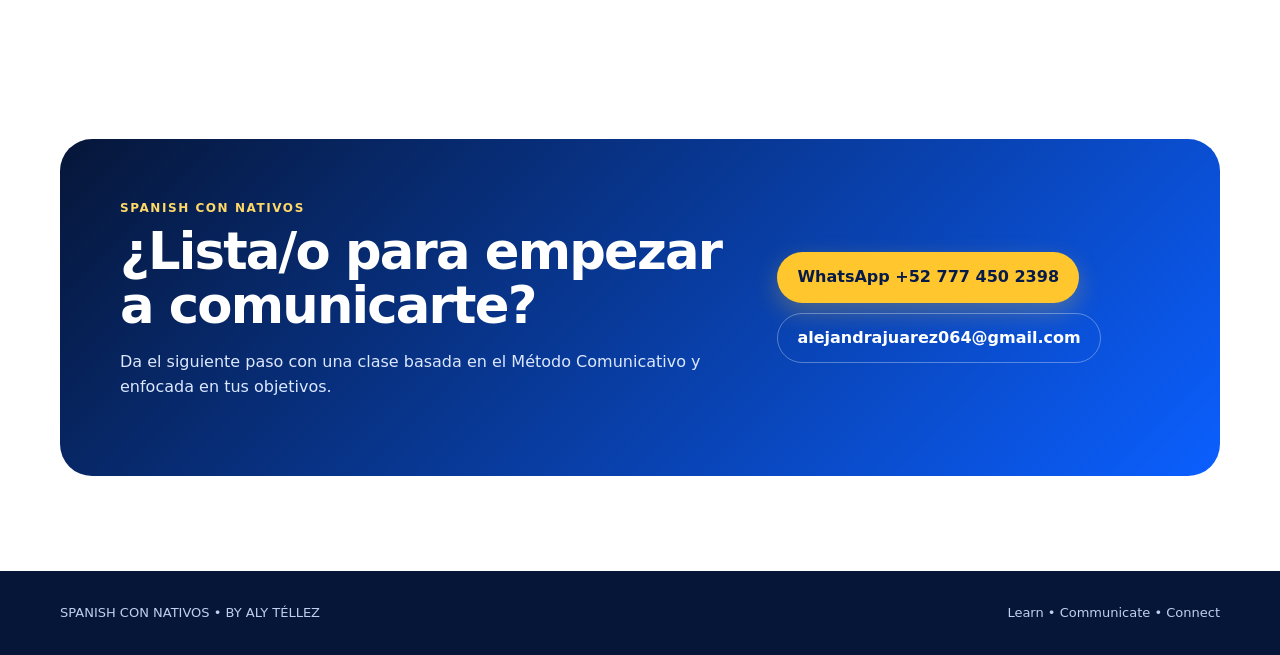
==== commit 00f57343: "Add files via upload" ====
--- a/index.html
+++ b/index.html
@@ -8,7 +8,7 @@
 </head>
 <body>
 <nav class="nav"><div class="container nav-inner">
-<a class="brand" href="#inicio">SPANISH CON NATIVOS<span>BY ALY TÉLLEZ</span></a>
+<a class="brand brand-logo" href="#inicio" aria-label="Spanish con Nativos — inicio"><img src="assets/logo-spanish-con-nativos.png" alt="Spanish con Nativos" width="355" height="120"></a>
 <div class="navlinks"><a href="#inicio">Inicio</a><a href="#metodo">Método</a><a href="#aly">Sobre Aly</a><a href="#testimonios">Testimonios</a><a href="#niveles">Niveles</a><a href="#inmersion">Inmersión en México</a><a href="#contacto">Contacto</a></div>
 <div class="language-switch" aria-label="Language"><a href="index-es.html" lang="es" aria-current="page">ES</a><span> | </span><a href="index-en.html" lang="en" >EN</a></div><a class="cta" href="https://wa.me/527774502398" target="_blank">RESERVA TU CLASE</a>
 </div></nav>
@@ -79,6 +79,24 @@
 <div class="immersion-card"><div class="immersion-top">🇲🇽 MÉXICO + ESPAÑOL</div><h3>Una experiencia para aprender, comunicarte y conectar.</h3><p>Ideal para estudiantes que quieren practicar español mientras viven momentos auténticos y conocen la diversidad cultural de México.</p><div class="immersion-route"><span>PREPARA</span><b>→</b><span>VIVE</span><b>→</b><span>COMUNICA</span></div><small>Próximas fechas y destinos: próximamente.</small></div>
 </div></div></section>
 
+<!-- Cambia data-lang="es" a data-lang="en" para la versión inglesa. Ajusta las rutas de imagen si cambias la carpeta. -->
+<style>
+.scn-gallery{--blue:#103a7b;--yellow:#f6c83e;font-family:Arial,Helvetica,sans-serif;color:#183153;max-width:1160px;margin:64px auto;padding:0 18px}.scn-gallery *{box-sizing:border-box}.scn-gallery .intro{text-align:center;margin:0 auto 28px;max-width:760px}.scn-gallery .eyebrow{color:#b47b00;text-transform:uppercase;font-weight:800;letter-spacing:2px;font-size:12px}.scn-gallery h2{font-size:clamp(29px,4vw,46px);line-height:1.12;color:var(--blue);margin:10px 0}.scn-gallery .lead{font-size:17px;line-height:1.6;color:#506178}.scn-gallery .photos{display:grid;grid-template-columns:repeat(12,1fr);gap:14px}.scn-gallery figure{position:relative;overflow:hidden;border-radius:15px;margin:0;background:#e7e9ef;min-height:220px}.scn-gallery figure:nth-child(1),.scn-gallery figure:nth-child(4){grid-column:span 7;aspect-ratio:1.55}.scn-gallery figure:nth-child(2),.scn-gallery figure:nth-child(3){grid-column:span 5;aspect-ratio:1.05}.scn-gallery figure:nth-child(5),.scn-gallery figure:nth-child(6){grid-column:span 6;aspect-ratio:1.35}.scn-gallery img{width:100%;height:100%;object-fit:cover;display:block;transition:transform .3s}.scn-gallery figure:hover img{transform:scale(1.025)}.scn-gallery figcaption{position:absolute;bottom:0;left:0;right:0;color:white;font-weight:700;padding:34px 16px 15px;background:linear-gradient(transparent,rgba(6,25,54,.82));font-size:15px}.scn-gallery .foot{text-align:center;color:#65738a;font-size:13px;margin:20px 0 0}.scn-gallery button{all:unset;cursor:zoom-in;display:block;width:100%;height:100%}.scn-gallery button:focus-visible{outline:4px solid var(--yellow);outline-offset:-4px}.scn-gallery dialog{border:0;border-radius:14px;padding:12px;background:#fff;max-width:min(95vw,1100px);max-height:95vh}.scn-gallery dialog::backdrop{background:rgba(6,20,40,.85)}.scn-gallery dialog img{max-width:100%;max-height:80vh;width:auto;height:auto;object-fit:contain}.scn-gallery .close{display:block;width:auto;height:auto;float:right;padding:7px 12px;background:var(--blue);color:white;border-radius:8px;cursor:pointer;margin-bottom:8px}.scn-gallery .lang{display:none}.scn-gallery[data-lang="en"] .lang-en,.scn-gallery[data-lang="es"] .lang-es{display:initial}@media(max-width:700px){.scn-gallery .photos{grid-template-columns:1fr 1fr;gap:10px}.scn-gallery figure:nth-child(n){grid-column:span 1;aspect-ratio:3/4;min-height:0}.scn-gallery figure:first-child,.scn-gallery figure:nth-child(4){grid-column:span 2;aspect-ratio:1.55}.scn-gallery figcaption{font-size:12px;padding:25px 10px 10px}}
+</style>
+<section class="scn-gallery" data-lang="es" id="experiencias-scn">
+<div class="intro"><div class="eyebrow">SPANISH CON NATIVOS · EXPERIENCIAS CON ESTUDIANTES</div><h2><span class="lang lang-es">Experiencias reales con nuestros estudiantes</span><span class="lang lang-en">Real Experiences with Our Students</span></h2><p class="lead"><span class="lang lang-es">Aprende español más allá del salón de clases. Descubre momentos, encuentros y experiencias culturales que hemos compartido.</span><span class="lang lang-en">Discover the conversations, connections, and cultural experiences we've shared beyond the classroom.</span></p></div>
+<div class="photos">
+<figure><button type="button" aria-label="Ampliar fotografía 1" onclick="this.closest('.scn-gallery').querySelector('dialog img').src=this.querySelector('img').src;this.closest('.scn-gallery').querySelector('dialog').showModal()"><img loading="lazy" src="assets/experiencia-1.webp" alt="Experiencia compartida con estudiantes, fotografía 1"><figcaption><span class="lang lang-es">Conversaciones y convivencia</span><span class="lang lang-en">Conversations and connection</span></figcaption></button></figure>
+<figure><button type="button" aria-label="Ampliar fotografía 2" onclick="this.closest('.scn-gallery').querySelector('dialog img').src=this.querySelector('img').src;this.closest('.scn-gallery').querySelector('dialog').showModal()"><img loading="lazy" src="assets/experiencia-2.webp" alt="Experiencia compartida con estudiantes, fotografía 2"><figcaption><span class="lang lang-es">Recuerdos con estudiantes</span><span class="lang lang-en">Memories with students</span></figcaption></button></figure>
+<figure><button type="button" aria-label="Ampliar fotografía 3" onclick="this.closest('.scn-gallery').querySelector('dialog img').src=this.querySelector('img').src;this.closest('.scn-gallery').querySelector('dialog').showModal()"><img loading="lazy" src="assets/experiencia-3.webp" alt="Experiencia compartida con estudiantes, fotografía 3"><figcaption><span class="lang lang-es">Compartiendo experiencias</span><span class="lang lang-en">Sharing experiences</span></figcaption></button></figure>
+<figure><button type="button" aria-label="Ampliar fotografía 4" onclick="this.closest('.scn-gallery').querySelector('dialog img').src=this.querySelector('img').src;this.closest('.scn-gallery').querySelector('dialog').showModal()"><img loading="lazy" src="assets/experiencia-4.webp" alt="Experiencia compartida con estudiantes, fotografía 4"><figcaption><span class="lang lang-es">Celebrando logros</span><span class="lang lang-en">Celebrating milestones</span></figcaption></button></figure>
+<figure><button type="button" aria-label="Ampliar fotografía 5" onclick="this.closest('.scn-gallery').querySelector('dialog img').src=this.querySelector('img').src;this.closest('.scn-gallery').querySelector('dialog').showModal()"><img loading="lazy" src="assets/experiencia-5.webp" alt="Experiencia compartida con estudiantes, fotografía 5"><figcaption><span class="lang lang-es">Encuentros inolvidables</span><span class="lang lang-en">Unforgettable connections</span></figcaption></button></figure>
+<figure><button type="button" aria-label="Ampliar fotografía 6" onclick="this.closest('.scn-gallery').querySelector('dialog img').src=this.querySelector('img').src;this.closest('.scn-gallery').querySelector('dialog').showModal()"><img loading="lazy" src="assets/experiencia-6.webp" alt="Experiencia compartida con estudiantes, fotografía 6"><figcaption><span class="lang lang-es">Momentos culturales</span><span class="lang lang-en">Cultural moments</span></figcaption></button></figure>
+</div>
+<p class="foot"><span class="lang lang-es">Momentos reales de experiencias anteriores con estudiantes.</span><span class="lang lang-en">Real moments from past experiences with students.</span></p>
+<dialog onclick="if(event.target===this)this.close()"><button type="button" class="close" onclick="this.closest('dialog').close()">✕</button><img alt="Fotografía ampliada"></dialog>
+</section>
+
 <section class="section" id="contacto"><div class="container"><div class="contact"><div><div class="eyebrow" style="color:#FFD967">SPANISH CON NATIVOS</div><h2>¿Lista/o para empezar a comunicarte?</h2><p>Da el siguiente paso con una clase basada en el Método Comunicativo y enfocada en tus objetivos.</p></div><div class="contact-actions"><a class="cta" href="https://wa.me/527774502398" target="_blank">WhatsApp +52 777 450 2398</a><a class="secondary" href="mailto:alejandrajuarez064@gmail.com">alejandrajuarez064@gmail.com</a></div></div></div></section>
 <footer><div class="container footer-inner"><div>SPANISH CON NATIVOS • BY ALY TÉLLEZ</div><div>Learn • Communicate • Connect</div></div></footer>
 </body></html>
--- a/styles.css
+++ b/styles.css
@@ -120,3 +120,10 @@
 
 /* Bilingual navigation and original testimonial artwork */
 .language-switch{display:flex;align-items:center;gap:8px;font-weight:800;white-space:nowrap}.language-switch a{color:inherit;text-decoration:none;padding:5px 8px;border-radius:8px}.language-switch a[aria-current="page"]{background:#ffd34d;color:#07285b}.testimonials-gallery{display:grid;grid-template-columns:repeat(3,minmax(0,1fr));gap:20px;margin-top:28px}.testimonial-image{margin:0;overflow:hidden;border-radius:14px;box-shadow:0 8px 25px rgba(0,0,0,.12);background:#092b65}.testimonial-image img{display:block;width:100%;height:auto;object-fit:contain}@media(max-width:850px){.testimonials-gallery{grid-template-columns:repeat(2,minmax(0,1fr))}.language-switch{justify-content:center}}@media(max-width:520px){.testimonials-gallery{grid-template-columns:1fr}}
+
+/* Official brand artwork in bilingual header */
+.nav-inner{gap:18px}
+.brand-logo{display:flex;align-items:center;flex-shrink:0;width:225px;max-width:28vw;overflow:hidden;border-radius:12px;background:#06346f}
+.brand-logo img{display:block;width:100%;height:auto}
+@media(max-width:1050px){.brand-logo{width:175px}.nav-inner{gap:12px}}
+@media(max-width:600px){.brand-logo{width:155px;max-width:48vw}.nav-inner{height:auto;min-height:78px;flex-wrap:wrap;padding-top:8px;padding-bottom:8px}}
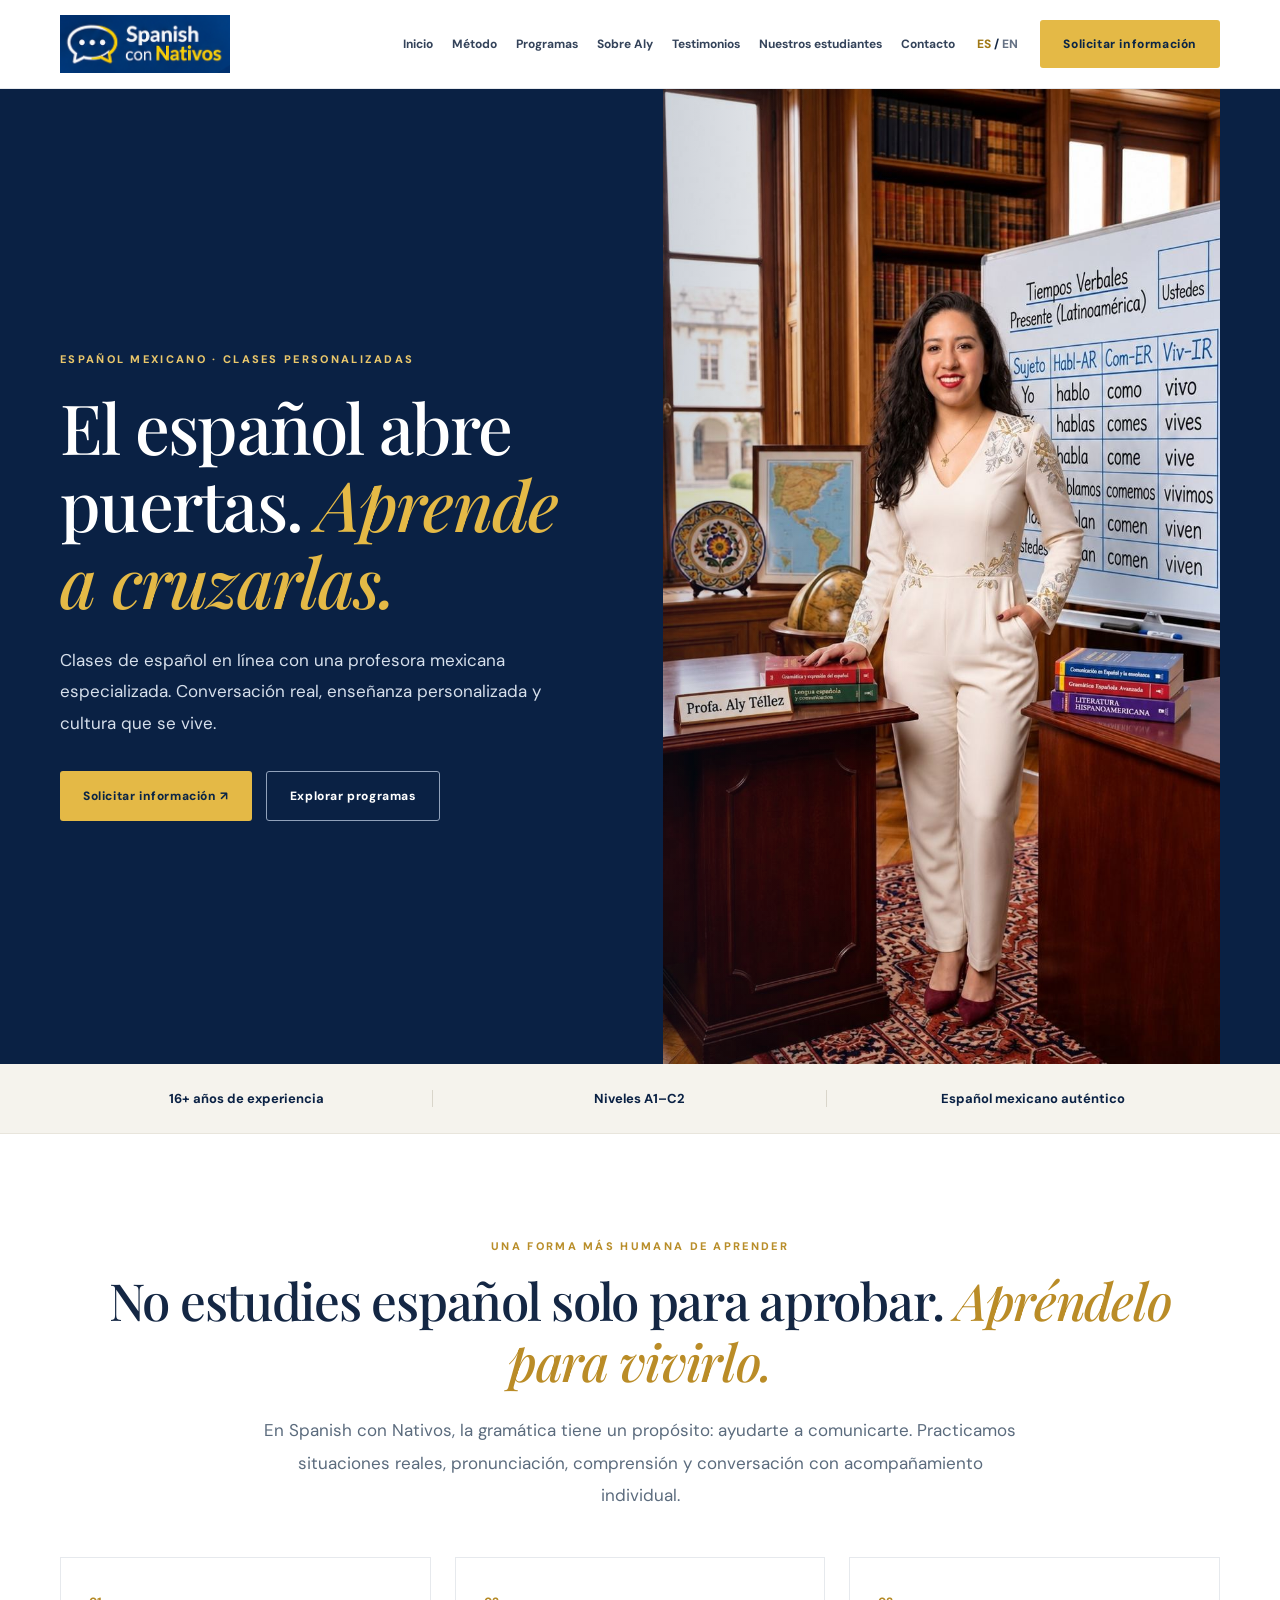
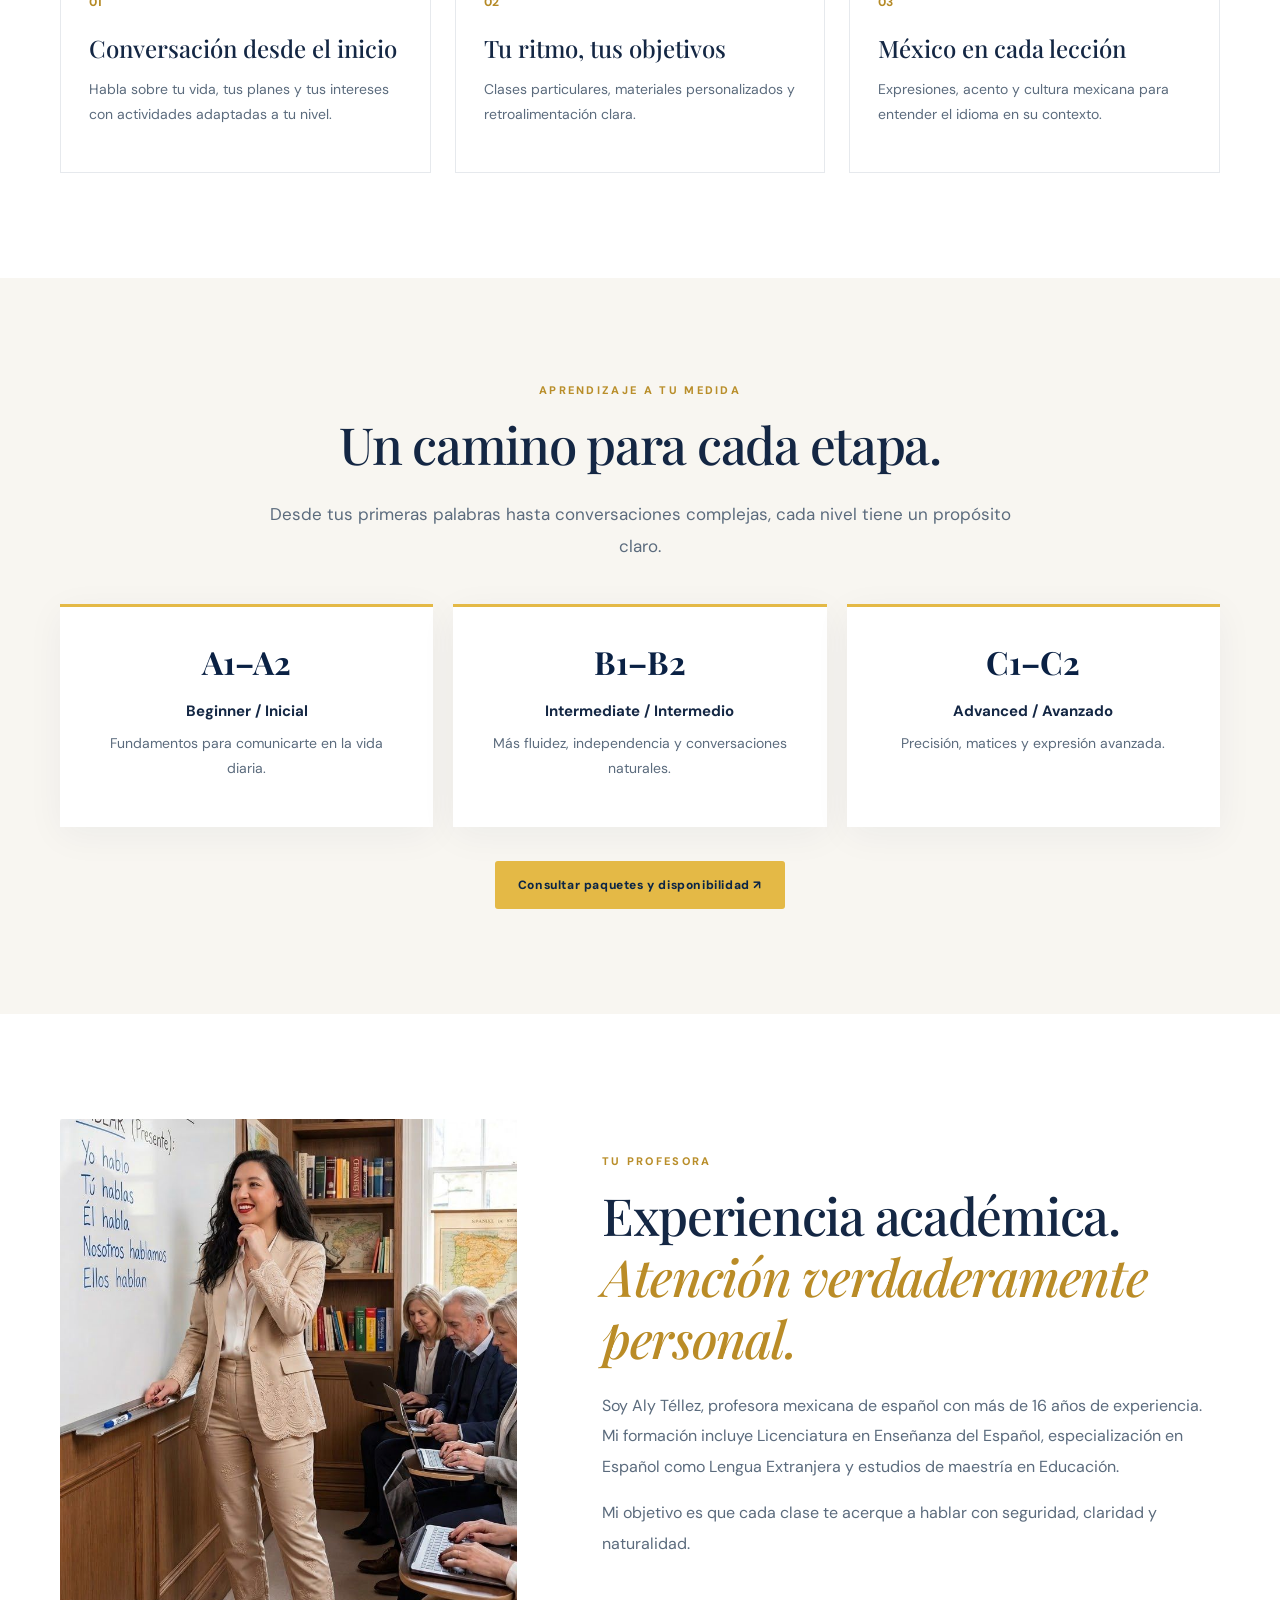
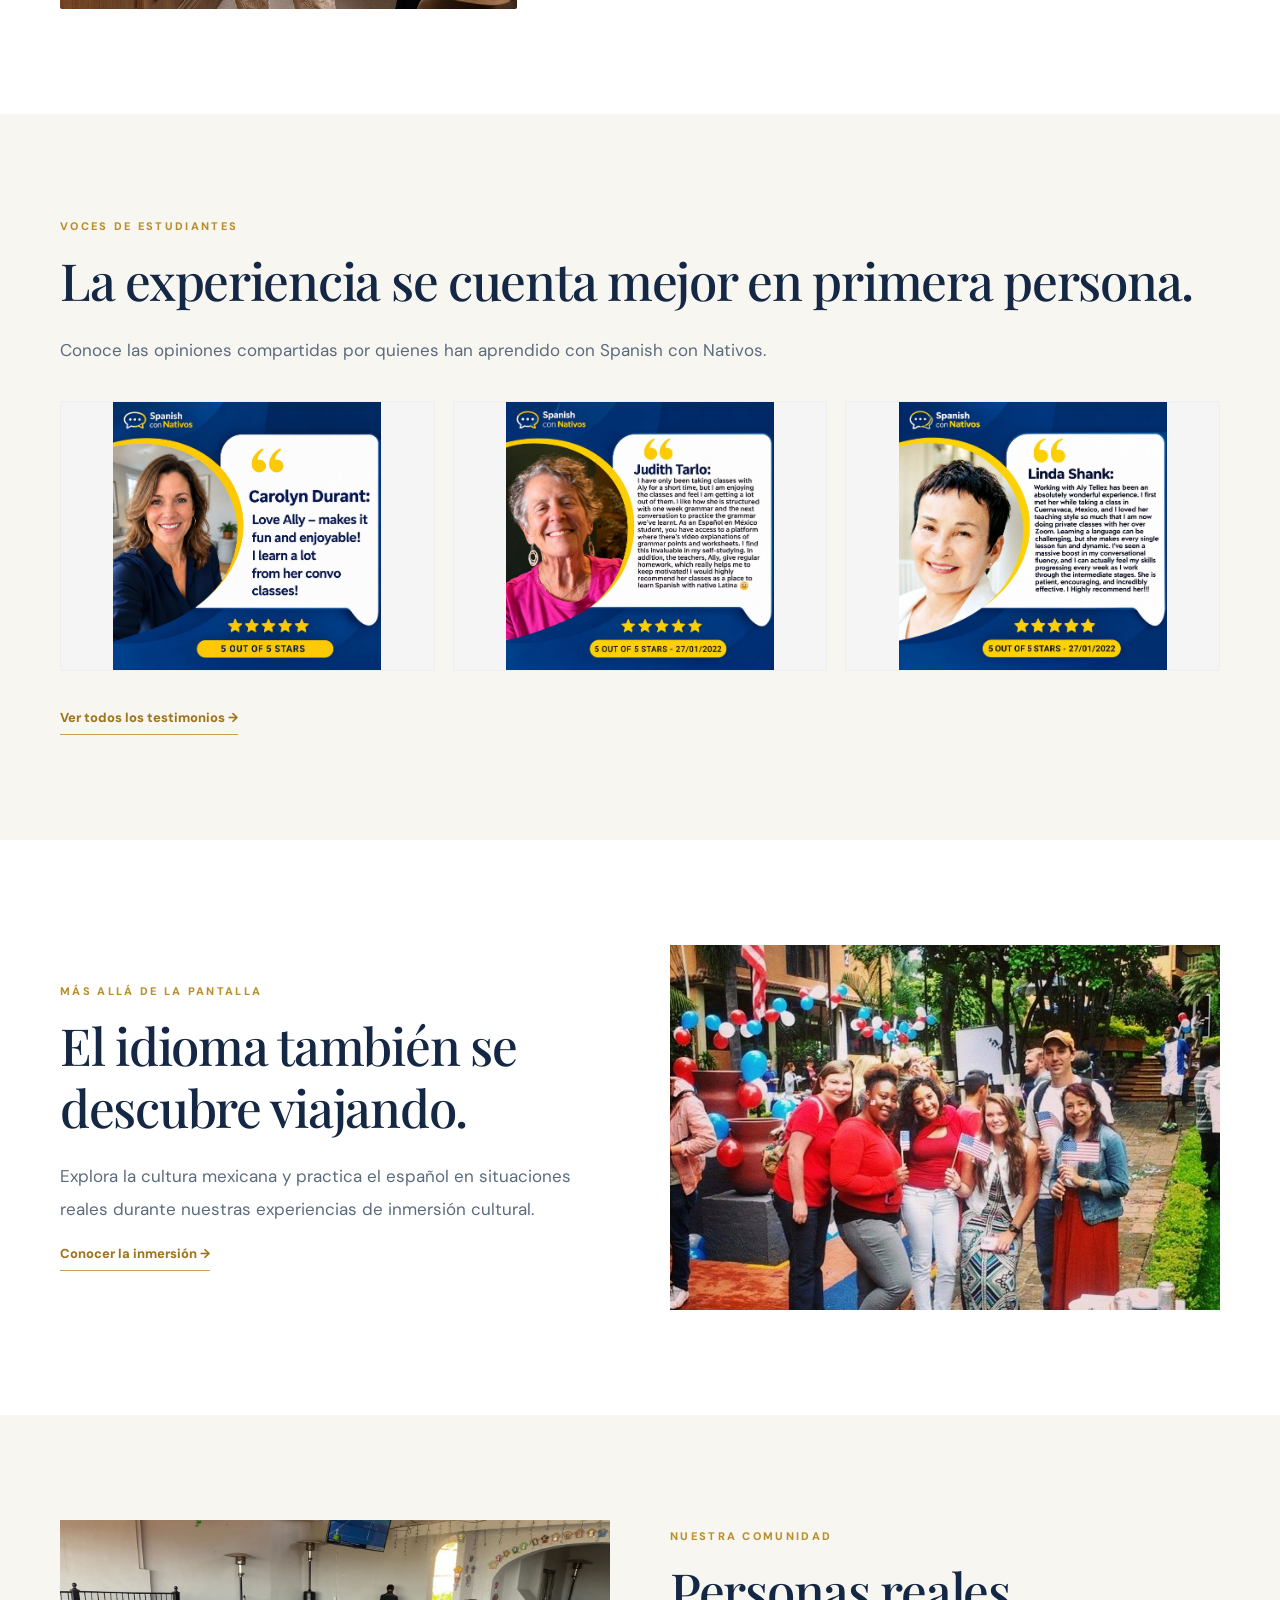
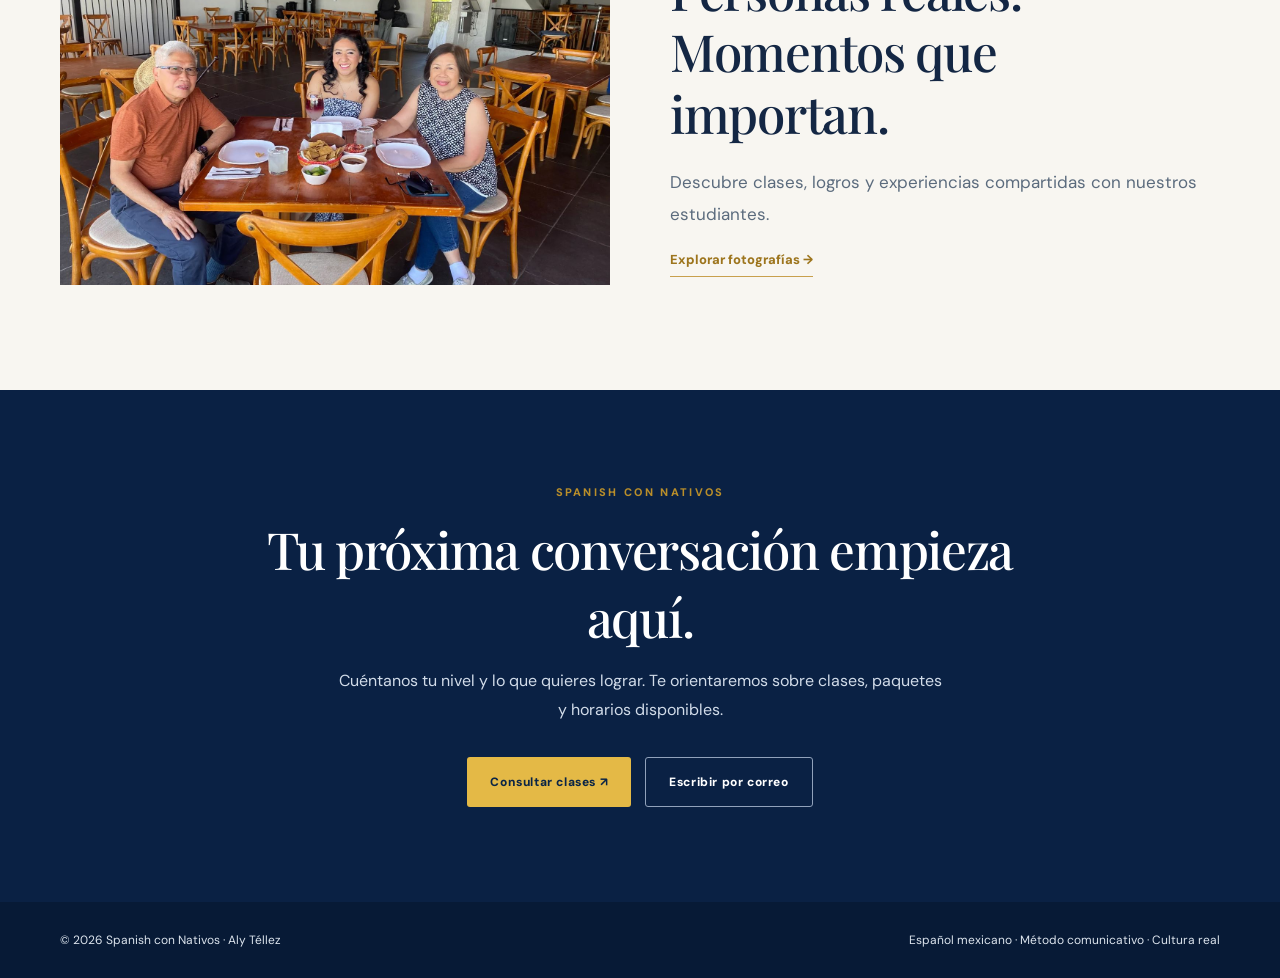
==== commit a9cd6b16: "Add files via upload" ====
--- a/index.html
+++ b/index.html
@@ -1,102 +1 @@
-<!doctype html>
-<html lang="es">
-<head>
-<meta charset="utf-8"><meta name="viewport" content="width=device-width,initial-scale=1">
-<title>Spanish con Nativos | Aly Téllez</title>
-<meta name="description" content="Spanish con Nativos by Aly Téllez — clases de español con Método Comunicativo, conversación real, cultura mexicana y aprendizaje personalizado.">
-<link rel="stylesheet" href="styles.css">
-</head>
-<body>
-<nav class="nav"><div class="container nav-inner">
-<a class="brand brand-logo" href="#inicio" aria-label="Spanish con Nativos — inicio"><img src="assets/logo-spanish-con-nativos.png" alt="Spanish con Nativos" width="355" height="120"></a>
-<div class="navlinks"><a href="#inicio">Inicio</a><a href="#metodo">Método</a><a href="#aly">Sobre Aly</a><a href="#testimonios">Testimonios</a><a href="#niveles">Niveles</a><a href="#inmersion">Inmersión en México</a><a href="#contacto">Contacto</a></div>
-<div class="language-switch" aria-label="Language"><a href="index-es.html" lang="es" aria-current="page">ES</a><span> | </span><a href="index-en.html" lang="en" >EN</a></div><a class="cta" href="https://wa.me/527774502398" target="_blank">RESERVA TU CLASE</a>
-</div></nav>
-
-<header class="hero" id="inicio"><div class="container hero-grid">
-<div><div class="kicker">🇲🇽 ESPAÑOL REAL • MÉTODO COMUNICATIVO • CONFIANZA</div>
-<h1>Habla español con <em>confianza.</em></h1>
-<p>Aprende español de forma práctica, natural y personalizada. Con el <strong>Método Comunicativo</strong>, usamos el idioma desde el primer momento para ayudarte a comprender, expresarte y desenvolverte en situaciones reales.</p>
-<div class="hero-actions"><a class="cta" href="https://wa.me/527774502398" target="_blank">RESERVA TU CLASE →</a><a class="secondary" href="#metodo">CONOCE EL MÉTODO</a></div>
-<div class="trust"><div><b>16+</b>años de experiencia</div><div><b>A1–C2</b>todos los niveles</div><div><b>100%</b>en línea y personalizado</div></div>
-</div><div class="hero-photo"><img src="assets/aly-classroom-1.jpeg" alt="Aly Téllez enseñando español"><div class="badge">⭐ APRENDIZAJE 5 ESTRELLAS<small>Comunicación real. Confianza real.</small></div></div>
-</div></header>
-
-<section class="section" id="metodo"><div class="container">
-<div class="eyebrow">MI MÉTODO</div><h2>Método Comunicativo: <em>aprende hablando.</em></h2>
-<p class="lead">El Método Comunicativo pone la comunicación en el centro del aprendizaje. En lugar de limitarte a memorizar reglas, practicas cómo usar el español para expresar ideas, resolver situaciones, hacer preguntas, conversar y conectar con otras personas.</p>
-<div class="method-highlight"><div class="method-label">¿CÓMO FUNCIONA?</div><p><strong>Aprendemos español para comunicarnos, no solo para estudiarlo.</strong> Cada clase combina comprensión, interacción y producción oral con actividades adaptadas a tus objetivos, nivel y situaciones de la vida real.</p></div>
-<div class="cards">
-<article class="card"><div class="icon">💬</div><h3>Conversaciones reales</h3><p>Practica diálogos, preguntas y respuestas basados en situaciones auténticas. El objetivo es que puedas reaccionar y expresarte con mayor naturalidad.</p></article>
-<article class="card"><div class="icon">🌎</div><h3>Español en contexto</h3><p>Aprende vocabulario y estructuras dentro de situaciones concretas, para entender cuándo, cómo y por qué se utilizan.</p></article>
-<article class="card"><div class="icon">🎙️</div><h3>Pronunciación y fluidez</h3><p>Trabajamos sonidos, ritmo, entonación y claridad mientras hablas, para que tu comunicación sea cada vez más natural.</p></article>
-<article class="card"><div class="icon">🇲🇽</div><h3>Cultura mexicana</h3><p>Conoce expresiones, costumbres y referencias culturales que te ayudan a comprender mejor el español de México y comunicarte con confianza.</p></article>
-</div>
-<div class="process"><div><b>01</b><strong>Comprende</strong><span>Escucha y descubre lenguaje útil.</span></div><div><b>02</b><strong>Practica</strong><span>Interactúa con apoyo y corrección.</span></div><div><b>03</b><strong>Comunica</strong><span>Usa el español en situaciones reales.</span></div><div><b>04</b><strong>Gana confianza</strong><span>Convierte práctica en seguridad.</span></div></div>
-</div></section>
-
-<section class="section alt" id="aly"><div class="container about-grid">
-<div class="photo-stack"><img src="assets/aly-classroom-2.jpeg" alt="Aly Téllez impartiendo una clase de español"><img src="assets/aly-classroom-1.jpeg" alt="Aly Téllez en un aula de español"></div>
-<div><div class="eyebrow">SOBRE ALY</div><h2>Experiencia, preparación y un método centrado en ti.</h2>
-<p class="lead">Soy Aly Téllez, mexicana, hablante nativa de español y profesora profesional. Cuento con más de 16 años de experiencia en educación, una Licenciatura en Enseñanza del Español, especialización en Enseñanza del Español como Segunda Lengua y Maestrías en Educación.</p>
-<p>Mi enfoque comunicativo busca que cada clase tenga un propósito práctico: que puedas <strong>entender mejor, participar más y hablar con mayor seguridad</strong>. Adaptamos las actividades a tu nivel, intereses y objetivos, manteniendo un ambiente profesional, dinámico y cercano.</p>
-<div class="checks"><div class="check"><span>✓</span>Comunicación como eje de cada clase</div><div class="check"><span>✓</span>Práctica guiada con situaciones reales</div><div class="check"><span>✓</span>Corrección y retroalimentación para avanzar</div><div class="check"><span>✓</span>Contenido personalizado para tus objetivos</div></div>
-<div class="stats"><div class="stat"><strong>16+</strong>años</div><div class="stat"><strong>A1–C2</strong>niveles</div><div class="stat"><strong>🇲🇽</strong>nativa</div></div>
-</div></div></section>
-
-<section class="section" id="testimonios"><div class="container"><div class="eyebrow">TESTIMONIOS</div><h2>Opiniones de nuestros estudiantes</h2><p class="lead">Testimonios compartidos por estudiantes de Spanish con Nativos. Se presentan en su idioma original.</p><div class="testimonials-gallery"><figure class="testimonial-image"><img src="assets/testimonio-01.png" alt="Testimonio de Carolyn Durant" loading="lazy"></figure>
-<figure class="testimonial-image"><img src="assets/testimonio-02.png" alt="Testimonio de estudiante 2" loading="lazy"></figure>
-<figure class="testimonial-image"><img src="assets/testimonio-03.jpg" alt="Testimonio de estudiante 3" loading="lazy"></figure>
-<figure class="testimonial-image"><img src="assets/testimonio-04.png" alt="Testimonio de Judith Tarlo" loading="lazy"></figure>
-<figure class="testimonial-image"><img src="assets/testimonio-05.png" alt="Testimonio de estudiante 5" loading="lazy"></figure>
-<figure class="testimonial-image"><img src="assets/testimonio-06.jpg" alt="Testimonio de estudiante 6" loading="lazy"></figure>
-<figure class="testimonial-image"><img src="assets/testimonio-07.png" alt="Testimonio de estudiante 7" loading="lazy"></figure>
-<figure class="testimonial-image"><img src="assets/testimonio-08.jpg" alt="Testimonio de estudiante 8" loading="lazy"></figure>
-<figure class="testimonial-image"><img src="assets/testimonio-09.png" alt="Testimonio de estudiante 9" loading="lazy"></figure>
-<figure class="testimonial-image"><img src="assets/testimonio-10.png" alt="Testimonio de Linda Shank" loading="lazy"></figure></div></div></section>
-
-<section class="section alt" id="niveles"><div class="container"><div class="eyebrow">NIVELES Y OBJETIVOS</div><h2>El Método Comunicativo se adapta a tu nivel.</h2><p class="lead">No importa dónde estés empezando: las actividades cambian según tus necesidades para que siempre tengas oportunidades reales de comunicarte.</p>
-<div class="levels"><article class="level"><b>A1–A2</b><h3>Primeros pasos</h3><p>Desarrolla vocabulario funcional, estructuras esenciales y frases útiles para comenzar a interactuar.</p></article><article class="level"><b>B1–B2</b><h3>Fluidez práctica</h3><p>Amplía tus recursos para conversar, explicar ideas, resolver situaciones y desenvolverte con mayor confianza.</p></article><article class="level"><b>C1–C2</b><h3>Comunicación avanzada</h3><p>Perfecciona precisión, matices, espontaneidad y naturalidad en conversaciones más complejas.</p></article></div>
-<div class="method-highlight compact"><div class="method-label">EN CADA NIVEL</div><p><strong>Hablar, escuchar, interactuar y recibir retroalimentación.</strong> La meta es convertir lo aprendido en una herramienta que puedas usar fuera de la clase.</p></div>
-</div></section>
-
-
-<section class="section immersion" id="inmersion"><div class="container">
-<div class="immersion-grid">
-<div>
-<div class="eyebrow">NUEVA EXPERIENCIA • MÉXICO</div>
-<h2>Aprende español <em>viviendo el idioma.</em></h2>
-<p class="lead">Lleva tu aprendizaje más allá de la pantalla con un <strong>Viaje de Inmersión a México</strong> diseñado para practicar español en situaciones reales y descubrir de cerca la riqueza cultural de nuestro país.</p>
-<p>Durante la experiencia, te acompañaré para que el español no sea solamente una materia, sino una herramienta para <strong>conversar, preguntar, comprender, explorar y conectar</strong>. Podrás poner en práctica lo aprendido mientras conoces la cultura mexicana, sus tradiciones, gastronomía, historia y vida cotidiana.</p>
-<div class="immersion-benefits">
-<article><span>💬</span><div><strong>Habla en situaciones reales</strong><p>Practica conversaciones útiles durante actividades, recorridos y experiencias cotidianas.</p></div></article>
-<article><span>🇲🇽</span><div><strong>Conoce México desde adentro</strong><p>Descubre costumbres, tradiciones, gastronomía y expresiones que dan vida al español mexicano.</p></div></article>
-<article><span>🎯</span><div><strong>Recibe acompañamiento en español</strong><p>Te ayudaré a comprender expresiones, ampliar vocabulario y desenvolverte con mayor seguridad.</p></div></article>
-<article><span>✨</span><div><strong>Convierte el aprendizaje en experiencia</strong><p>Lo que practicas en clase cobra sentido cuando lo utilizas para comunicarte fuera del aula.</p></div></article>
-</div>
-<a class="cta" href="https://wa.me/527774502398" target="_blank">QUIERO INFORMACIÓN DEL VIAJE →</a>
-</div>
-<div class="immersion-card"><div class="immersion-top">🇲🇽 MÉXICO + ESPAÑOL</div><h3>Una experiencia para aprender, comunicarte y conectar.</h3><p>Ideal para estudiantes que quieren practicar español mientras viven momentos auténticos y conocen la diversidad cultural de México.</p><div class="immersion-route"><span>PREPARA</span><b>→</b><span>VIVE</span><b>→</b><span>COMUNICA</span></div><small>Próximas fechas y destinos: próximamente.</small></div>
-</div></div></section>
-
-<!-- Cambia data-lang="es" a data-lang="en" para la versión inglesa. Ajusta las rutas de imagen si cambias la carpeta. -->
-<style>
-.scn-gallery{--blue:#103a7b;--yellow:#f6c83e;font-family:Arial,Helvetica,sans-serif;color:#183153;max-width:1160px;margin:64px auto;padding:0 18px}.scn-gallery *{box-sizing:border-box}.scn-gallery .intro{text-align:center;margin:0 auto 28px;max-width:760px}.scn-gallery .eyebrow{color:#b47b00;text-transform:uppercase;font-weight:800;letter-spacing:2px;font-size:12px}.scn-gallery h2{font-size:clamp(29px,4vw,46px);line-height:1.12;color:var(--blue);margin:10px 0}.scn-gallery .lead{font-size:17px;line-height:1.6;color:#506178}.scn-gallery .photos{display:grid;grid-template-columns:repeat(12,1fr);gap:14px}.scn-gallery figure{position:relative;overflow:hidden;border-radius:15px;margin:0;background:#e7e9ef;min-height:220px}.scn-gallery figure:nth-child(1),.scn-gallery figure:nth-child(4){grid-column:span 7;aspect-ratio:1.55}.scn-gallery figure:nth-child(2),.scn-gallery figure:nth-child(3){grid-column:span 5;aspect-ratio:1.05}.scn-gallery figure:nth-child(5),.scn-gallery figure:nth-child(6){grid-column:span 6;aspect-ratio:1.35}.scn-gallery img{width:100%;height:100%;object-fit:cover;display:block;transition:transform .3s}.scn-gallery figure:hover img{transform:scale(1.025)}.scn-gallery figcaption{position:absolute;bottom:0;left:0;right:0;color:white;font-weight:700;padding:34px 16px 15px;background:linear-gradient(transparent,rgba(6,25,54,.82));font-size:15px}.scn-gallery .foot{text-align:center;color:#65738a;font-size:13px;margin:20px 0 0}.scn-gallery button{all:unset;cursor:zoom-in;display:block;width:100%;height:100%}.scn-gallery button:focus-visible{outline:4px solid var(--yellow);outline-offset:-4px}.scn-gallery dialog{border:0;border-radius:14px;padding:12px;background:#fff;max-width:min(95vw,1100px);max-height:95vh}.scn-gallery dialog::backdrop{background:rgba(6,20,40,.85)}.scn-gallery dialog img{max-width:100%;max-height:80vh;width:auto;height:auto;object-fit:contain}.scn-gallery .close{display:block;width:auto;height:auto;float:right;padding:7px 12px;background:var(--blue);color:white;border-radius:8px;cursor:pointer;margin-bottom:8px}.scn-gallery .lang{display:none}.scn-gallery[data-lang="en"] .lang-en,.scn-gallery[data-lang="es"] .lang-es{display:initial}@media(max-width:700px){.scn-gallery .photos{grid-template-columns:1fr 1fr;gap:10px}.scn-gallery figure:nth-child(n){grid-column:span 1;aspect-ratio:3/4;min-height:0}.scn-gallery figure:first-child,.scn-gallery figure:nth-child(4){grid-column:span 2;aspect-ratio:1.55}.scn-gallery figcaption{font-size:12px;padding:25px 10px 10px}}
-</style>
-<section class="scn-gallery" data-lang="es" id="experiencias-scn">
-<div class="intro"><div class="eyebrow">SPANISH CON NATIVOS · EXPERIENCIAS CON ESTUDIANTES</div><h2><span class="lang lang-es">Experiencias reales con nuestros estudiantes</span><span class="lang lang-en">Real Experiences with Our Students</span></h2><p class="lead"><span class="lang lang-es">Aprende español más allá del salón de clases. Descubre momentos, encuentros y experiencias culturales que hemos compartido.</span><span class="lang lang-en">Discover the conversations, connections, and cultural experiences we've shared beyond the classroom.</span></p></div>
-<div class="photos">
-<figure><button type="button" aria-label="Ampliar fotografía 1" onclick="this.closest('.scn-gallery').querySelector('dialog img').src=this.querySelector('img').src;this.closest('.scn-gallery').querySelector('dialog').showModal()"><img loading="lazy" src="assets/experiencia-1.webp" alt="Experiencia compartida con estudiantes, fotografía 1"><figcaption><span class="lang lang-es">Conversaciones y convivencia</span><span class="lang lang-en">Conversations and connection</span></figcaption></button></figure>
-<figure><button type="button" aria-label="Ampliar fotografía 2" onclick="this.closest('.scn-gallery').querySelector('dialog img').src=this.querySelector('img').src;this.closest('.scn-gallery').querySelector('dialog').showModal()"><img loading="lazy" src="assets/experiencia-2.webp" alt="Experiencia compartida con estudiantes, fotografía 2"><figcaption><span class="lang lang-es">Recuerdos con estudiantes</span><span class="lang lang-en">Memories with students</span></figcaption></button></figure>
-<figure><button type="button" aria-label="Ampliar fotografía 3" onclick="this.closest('.scn-gallery').querySelector('dialog img').src=this.querySelector('img').src;this.closest('.scn-gallery').querySelector('dialog').showModal()"><img loading="lazy" src="assets/experiencia-3.webp" alt="Experiencia compartida con estudiantes, fotografía 3"><figcaption><span class="lang lang-es">Compartiendo experiencias</span><span class="lang lang-en">Sharing experiences</span></figcaption></button></figure>
-<figure><button type="button" aria-label="Ampliar fotografía 4" onclick="this.closest('.scn-gallery').querySelector('dialog img').src=this.querySelector('img').src;this.closest('.scn-gallery').querySelector('dialog').showModal()"><img loading="lazy" src="assets/experiencia-4.webp" alt="Experiencia compartida con estudiantes, fotografía 4"><figcaption><span class="lang lang-es">Celebrando logros</span><span class="lang lang-en">Celebrating milestones</span></figcaption></button></figure>
-<figure><button type="button" aria-label="Ampliar fotografía 5" onclick="this.closest('.scn-gallery').querySelector('dialog img').src=this.querySelector('img').src;this.closest('.scn-gallery').querySelector('dialog').showModal()"><img loading="lazy" src="assets/experiencia-5.webp" alt="Experiencia compartida con estudiantes, fotografía 5"><figcaption><span class="lang lang-es">Encuentros inolvidables</span><span class="lang lang-en">Unforgettable connections</span></figcaption></button></figure>
-<figure><button type="button" aria-label="Ampliar fotografía 6" onclick="this.closest('.scn-gallery').querySelector('dialog img').src=this.querySelector('img').src;this.closest('.scn-gallery').querySelector('dialog').showModal()"><img loading="lazy" src="assets/experiencia-6.webp" alt="Experiencia compartida con estudiantes, fotografía 6"><figcaption><span class="lang lang-es">Momentos culturales</span><span class="lang lang-en">Cultural moments</span></figcaption></button></figure>
-</div>
-<p class="foot"><span class="lang lang-es">Momentos reales de experiencias anteriores con estudiantes.</span><span class="lang lang-en">Real moments from past experiences with students.</span></p>
-<dialog onclick="if(event.target===this)this.close()"><button type="button" class="close" onclick="this.closest('dialog').close()">✕</button><img alt="Fotografía ampliada"></dialog>
-</section>
-
-<section class="section" id="contacto"><div class="container"><div class="contact"><div><div class="eyebrow" style="color:#FFD967">SPANISH CON NATIVOS</div><h2>¿Lista/o para empezar a comunicarte?</h2><p>Da el siguiente paso con una clase basada en el Método Comunicativo y enfocada en tus objetivos.</p></div><div class="contact-actions"><a class="cta" href="https://wa.me/527774502398" target="_blank">WhatsApp +52 777 450 2398</a><a class="secondary" href="mailto:alejandrajuarez064@gmail.com">alejandrajuarez064@gmail.com</a></div></div></div></section>
-<footer><div class="container footer-inner"><div>SPANISH CON NATIVOS • BY ALY TÉLLEZ</div><div>Learn • Communicate • Connect</div></div></footer>
-</body></html>
+<!doctype html><html lang="es"><head><meta charset="utf-8"><meta name="viewport" content="width=device-width, initial-scale=1"><meta name="description" content="Spanish con Nativos — personalized Mexican Spanish lessons, communicative teaching and cultural experiences."><title>Clases de español en línea | Spanish con Nativos</title><link rel="stylesheet" href="premium.css"></head><body><nav class="site-nav"><div class="wrap nav-content"><a class="logo" href="index.html" aria-label="Spanish con Nativos"><img src="assets/logo-spanish-con-nativos.png" alt="Spanish con Nativos"></a><button class="menu-toggle" aria-expanded="false" aria-controls="site-links" onclick="let e=document.getElementById('site-links');let x=e.classList.toggle('open');this.setAttribute('aria-expanded',x)">☰ Menu</button><div class="nav-items" id="site-links"><a href="index.html">Inicio</a><a href="index.html#metodo">Método</a><a href="index.html#programas">Programas</a><a href="index.html#aly">Sobre Aly</a><a href="testimonios.html">Testimonios</a><a href="estudiantes.html">Nuestros estudiantes</a><a href="index.html#contacto">Contacto</a></div><div class="lang"><a href="index.html" aria-current="page">ES</a> / <a href="index-en.html" >EN</a></div><a class="nav-cta" href="https://wa.me/527774502398" target="_blank" rel="noopener">Solicitar información</a></div></nav><main><header class="hero" id="inicio"><div class="wrap hero-grid"><div class="hero-content"><div class="eyebrow">ESPAÑOL MEXICANO · CLASES PERSONALIZADAS</div><h1>El español abre puertas. <em>Aprende a cruzarlas.</em></h1><p>Clases de español en línea con una profesora mexicana especializada. Conversación real, enseñanza personalizada y cultura que se vive.</p><div class="hero-actions"><a class="button" href="https://wa.me/527774502398" target="_blank" rel="noopener">Solicitar información ↗</a><a class="button button-outline" href="#programas">Explorar programas</a></div></div><div class="hero-image"><img src="assets/aly-classroom-1.jpg" alt="Aly Téllez, Spanish teacher" fetchpriority="high"></div></div></header><div class="proof"><div class="wrap proof-grid"><div>16+ años de experiencia</div><div>Niveles A1–C2</div><div>Español mexicano auténtico</div></div></div><section class="section" id="metodo"><div class="wrap"><div class="center"><div class="eyebrow">UNA FORMA MÁS HUMANA DE APRENDER</div><h2>No estudies español solo para aprobar. <em>Apréndelo para vivirlo.</em></h2><p class="section-lead">En Spanish con Nativos, la gramática tiene un propósito: ayudarte a comunicarte. Practicamos situaciones reales, pronunciación, comprensión y conversación con acompañamiento individual.</p></div><div class="features"><article class="feature"><span class="feature-num">01</span><h3>Conversación desde el inicio</h3><p>Habla sobre tu vida, tus planes y tus intereses con actividades adaptadas a tu nivel.</p></article><article class="feature"><span class="feature-num">02</span><h3>Tu ritmo, tus objetivos</h3><p>Clases particulares, materiales personalizados y retroalimentación clara.</p></article><article class="feature"><span class="feature-num">03</span><h3>México en cada lección</h3><p>Expresiones, acento y cultura mexicana para entender el idioma en su contexto.</p></article></div></div></section><section class="section cream" id="programas"><div class="wrap center"><div class="eyebrow">APRENDIZAJE A TU MEDIDA</div><h2>Un camino para cada etapa.</h2><p class="section-lead">Desde tus primeras palabras hasta conversaciones complejas, cada nivel tiene un propósito claro.</p><div class="levels"><article class="level"><strong>A1–A2</strong><h3>Beginner / Inicial</h3><p>Fundamentos para comunicarte en la vida diaria.</p></article><article class="level"><strong>B1–B2</strong><h3>Intermediate / Intermedio</h3><p>Más fluidez, independencia y conversaciones naturales.</p></article><article class="level"><strong>C1–C2</strong><h3>Advanced / Avanzado</h3><p>Precisión, matices y expresión avanzada.</p></article></div><a class="button" href="https://wa.me/527774502398" target="_blank" rel="noopener">Consultar paquetes y disponibilidad ↗</a></div></section><section class="section" id="aly"><div class="wrap teacher"><img src="assets/aly-academic-expertise.jpeg" alt="Aly Téllez teaching Spanish" loading="lazy"><div><div class="eyebrow">TU PROFESORA</div><h2>Experiencia académica. <em>Atención verdaderamente personal.</em></h2><p class="section-lead">Soy Aly Téllez, profesora mexicana de español con más de 16 años de experiencia. Mi formación incluye Licenciatura en Enseñanza del Español, especialización en Español como Lengua Extranjera y estudios de maestría en Educación.</p><p class="section-lead">Mi objetivo es que cada clase te acerque a hablar con seguridad, claridad y naturalidad.</p></div></div></section><section class="section cream"><div class="wrap"><div class="eyebrow">VOCES DE ESTUDIANTES</div><h2>La experiencia se cuenta mejor en primera persona.</h2><p class="section-lead">Conoce las opiniones compartidas por quienes han aprendido con Spanish con Nativos.</p><div class="test-preview"><img src="assets/testimonio-01.jpg" alt="Student testimonial" loading="lazy"><img src="assets/testimonio-04.jpg" alt="Student testimonial" loading="lazy"><img src="assets/testimonio-10.jpg" alt="Student testimonial" loading="lazy"></div><a class="link-arrow" href="testimonios.html">Ver todos los testimonios →</a></div></section><section class="section"><div class="wrap showcase"><div><div class="eyebrow">MÁS ALLÁ DE LA PANTALLA</div><h2>El idioma también se descubre viajando.</h2><p class="section-lead">Explora la cultura mexicana y practica el español en situaciones reales durante nuestras experiencias de inmersión cultural.</p><a class="link-arrow" href="inmersion.html">Conocer la inmersión →</a></div><img src="assets/immersion-usa-group.jpg" alt="Cultural immersion experience" loading="lazy"></div></section><section class="section cream"><div class="wrap showcase"><img src="assets/experiencia-20.jpg" alt="Spanish con Nativos students" loading="lazy"><div><div class="eyebrow">NUESTRA COMUNIDAD</div><h2>Personas reales. Momentos que importan.</h2><p class="section-lead">Descubre clases, logros y experiencias compartidas con nuestros estudiantes.</p><a class="link-arrow" href="estudiantes.html">Explorar fotografías →</a></div></div></section><section class="cta-section" id="contacto"><div class="wrap"><div class="eyebrow">SPANISH CON NATIVOS</div><h2>Tu próxima conversación empieza aquí.</h2><p>Cuéntanos tu nivel y lo que quieres lograr. Te orientaremos sobre clases, paquetes y horarios disponibles.</p><div class="hero-actions" style="justify-content:center"><a class="button" href="https://wa.me/527774502398" target="_blank" rel="noopener">Consultar clases ↗</a><a class="button button-outline" href="mailto:alejandrajuarez064@gmail.com">Escribir por correo</a></div></div></section></main><footer class="footer"><div class="wrap footer-inner"><span>© 2026 Spanish con Nativos · Aly Téllez</span><span>Español mexicano · Método comunicativo · Cultura real</span></div></footer></body></html>
--- a/premium.css
+++ b/premium.css
@@ -0,0 +1,5 @@
+@import url('https://fonts.googleapis.com/css2?family=DM+Sans:wght@400;500;600;700&family=Playfair+Display:ital,wght@0,500;0,600;1,500&display=swap');
+:root{--navy:#0a2144;--navy2:#143660;--gold:#e4b946;--ink:#142744;--muted:#5b6b7d;--cream:#f8f6f1;--line:#e6e9ed}*{box-sizing:border-box}html{scroll-behavior:smooth}body{margin:0;color:var(--ink);font-family:'DM Sans',Arial,sans-serif;background:white}a{text-decoration:none;color:inherit}img{max-width:100%;display:block}.wrap{width:min(1160px,calc(100% - 44px));margin:auto}.site-nav{position:sticky;top:0;z-index:40;background:rgba(255,255,255,.97);border-bottom:1px solid var(--line);backdrop-filter:blur(15px)}.nav-content{display:flex;align-items:center;gap:22px;min-height:88px}.logo img{width:170px;height:70px;object-fit:contain}.nav-items{display:flex;align-items:center;gap:19px;margin-left:auto}.nav-items a{font-size:12px;font-weight:700;color:#34435a;white-space:nowrap}.nav-items a:hover,.nav-items a:focus{color:#b58b26}.lang{font-size:12px;font-weight:800;white-space:nowrap}.lang a{opacity:.65}.lang a[aria-current]{color:#a07816;opacity:1}.nav-cta,.button{display:inline-flex;align-items:center;justify-content:center;background:var(--gold);color:#0b2546;font-size:12px;font-weight:800;letter-spacing:.05em;padding:16px 23px;border-radius:3px;transition:transform .2s,background .2s}.nav-cta:hover,.button:hover{background:#f0c95f;transform:translateY(-2px)}.nav-cta{white-space:nowrap}.menu-toggle{display:none}.hero{background:var(--navy);color:#fff;overflow:hidden}.hero-grid{display:grid;grid-template-columns:1.04fr .96fr;min-height:650px}.hero-content{padding:105px 60px 85px 0;align-self:center}.eyebrow{font-size:11px;font-weight:800;letter-spacing:.21em;text-transform:uppercase;color:#b98e2a}.hero .eyebrow{color:#eac76b}h1,h2,h3,p{margin-top:0}h1,h2,.display{font-family:'Playfair Display',Georgia,serif;font-weight:500;letter-spacing:-.025em}h1{font-size:clamp(47px,5.4vw,78px);line-height:1.12;margin:22px 0 25px}h1 em,h2 em{font-weight:500;color:var(--gold)}.hero p{font-size:17px;line-height:1.85;color:#d6dfeb;max-width:540px}.hero-actions{display:flex;gap:14px;flex-wrap:wrap;margin-top:32px}.button-outline{border:1px solid #91a2bb;color:white;background:transparent}.button-outline:hover{background:#fff;color:var(--navy)}.hero-image{position:relative;min-height:500px}.hero-image img{width:100%;height:100%;object-fit:cover;object-position:center}.hero-image:after{content:'';position:absolute;inset:0;background:linear-gradient(90deg,rgba(10,33,68,.20),transparent 45%)}.proof{background:#f5f3ed;border-bottom:1px solid #e8e5dc}.proof-grid{display:grid;grid-template-columns:repeat(3,1fr);gap:20px;padding:26px 0}.proof-grid div{text-align:center;font-size:13px;font-weight:700;color:var(--navy);border-right:1px solid #d9d5ca}.proof-grid div:last-child{border:0}.section{padding:105px 0}.section.cream{background:var(--cream)}.center{text-align:center}.section h2{font-size:clamp(36px,4vw,55px);line-height:1.2;margin:17px 0 22px}.section h2 em{color:#ba8c27}.section-lead{font-size:17px;line-height:1.9;color:var(--muted);max-width:760px}.center .section-lead{margin:0 auto}.features{display:grid;grid-template-columns:repeat(3,1fr);gap:24px;margin-top:46px}.feature{padding:32px 28px;border:1px solid var(--line);background:#fff}.feature-num{font-size:12px;font-weight:800;color:#b58a26}.feature h3{font-family:'Playfair Display',Georgia,serif;font-size:24px;font-weight:500;margin:21px 0 13px}.feature p,.level p{color:var(--muted);line-height:1.75;font-size:14px}.levels{display:grid;grid-template-columns:repeat(3,1fr);gap:20px;margin:42px 0 34px}.level{padding:33px;background:white;border-top:3px solid var(--gold);box-shadow:0 8px 35px rgba(16,42,74,.05)}.level strong{font-family:'Playfair Display',Georgia,serif;font-size:32px;color:var(--navy)}.level h3{font-size:15px;margin:18px 0 10px}.teacher{display:grid;grid-template-columns:.85fr 1.15fr;gap:85px;align-items:center}.teacher img{height:490px;width:100%;object-fit:cover;border-radius:2px}.teacher .section-lead{font-size:16px}.link-arrow{display:inline-flex;gap:10px;align-items:center;color:#9d751d;font-weight:800;font-size:13px;border-bottom:1px solid #c8a04d;padding-bottom:8px}.showcase{display:grid;grid-template-columns:1fr 1fr;align-items:center;gap:60px}.showcase img{height:365px;width:100%;object-fit:cover}.test-preview{display:grid;grid-template-columns:repeat(3,1fr);gap:18px;margin:35px 0}.test-preview img{width:100%;height:270px;object-fit:contain;background:#f5f5f5;border:1px solid #eee}.mini{font-size:13px;color:var(--muted);line-height:1.6}.cta-section{background:var(--navy);color:white;padding:95px 0;text-align:center}.cta-section h2{font-size:clamp(36px,4vw,54px);margin:16px auto;max-width:760px}.cta-section p{max-width:610px;margin:0 auto 28px;color:#d2dce9;line-height:1.8}.footer{background:#071a36;color:#dce4ed;padding:30px 0}.footer-inner{display:flex;justify-content:space-between;gap:15px;font-size:12px}.subhero{background:var(--navy);color:#fff;padding:95px 0}.subhero h1{font-size:clamp(40px,5vw,66px)}.subhero p{color:#d6dfeb;font-size:17px;max-width:750px;line-height:1.8}.test-grid{display:grid;grid-template-columns:repeat(3,1fr);gap:18px}.test-grid img{width:100%;height:350px;object-fit:contain;background:#f8f8f8;border:1px solid #eee}.immers-list{display:grid;grid-template-columns:repeat(2,1fr);gap:16px;margin:32px 0}.immers-list div{padding:22px;background:#f8f6f1;border-left:3px solid var(--gold)}@media(max-width:1100px){.nav-items{gap:11px}.nav-items a{font-size:11px}.nav-cta{padding:13px}.logo img{width:130px}}@media(max-width:860px){.nav-content{min-height:72px;flex-wrap:wrap}.logo img{width:130px;height:60px}.menu-toggle{display:block;margin-left:auto;background:transparent;border:1px solid #d7dce2;padding:9px 13px;font-size:13px;font-weight:700;color:var(--navy);cursor:pointer}.nav-items{display:none;order:5;width:100%;margin:0;padding:10px 0 20px;flex-direction:column;align-items:flex-start;gap:16px}.nav-items.open{display:flex}.nav-cta{display:none}.hero-grid,.teacher,.showcase{grid-template-columns:1fr}.hero-content{padding:75px 0}.hero-image{min-height:360px;max-height:450px}.hero-image img{height:420px}.section{padding:72px 0}.features,.levels,.test-preview,.test-grid{grid-template-columns:1fr 1fr}.teacher{gap:35px}.teacher img{height:400px}.showcase{gap:25px}}@media(max-width:560px){.wrap{width:min(100% - 32px,1160px)}.hero-content{padding:58px 0}.hero-image{min-height:290px}.hero-image img{height:320px}.proof-grid{grid-template-columns:1fr;gap:0;padding:12px 0}.proof-grid div{border:0;border-bottom:1px solid #dedad0;padding:11px}.proof-grid div:last-child{border:0}.features,.levels,.test-preview,.test-grid,.immers-list{grid-template-columns:1fr}.test-preview img{height:300px}.section h2{font-size:36px}.footer-inner{flex-direction:column}.teacher img{height:320px}}
+
+/* Show the complete immersion photograph without cropping */
+.immersion-photo img { object-fit: contain; background: #f8f6f1; }
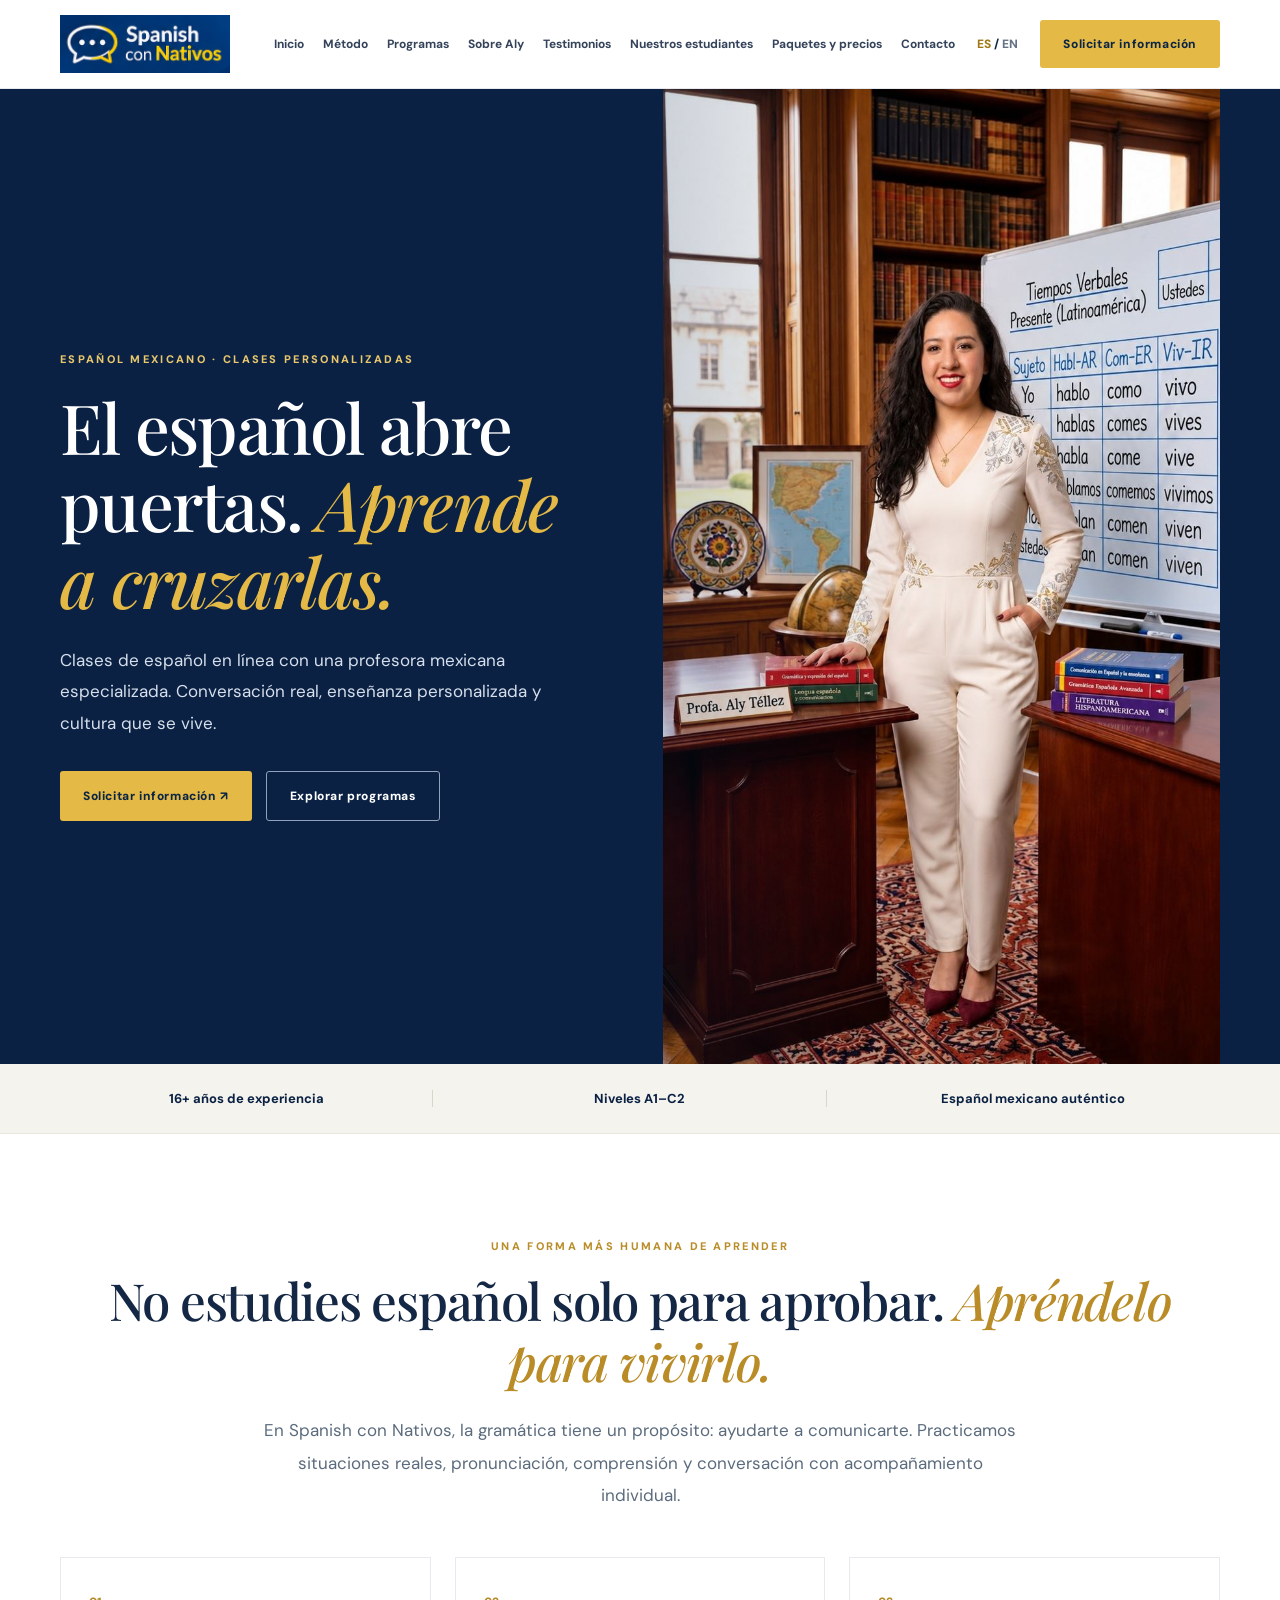
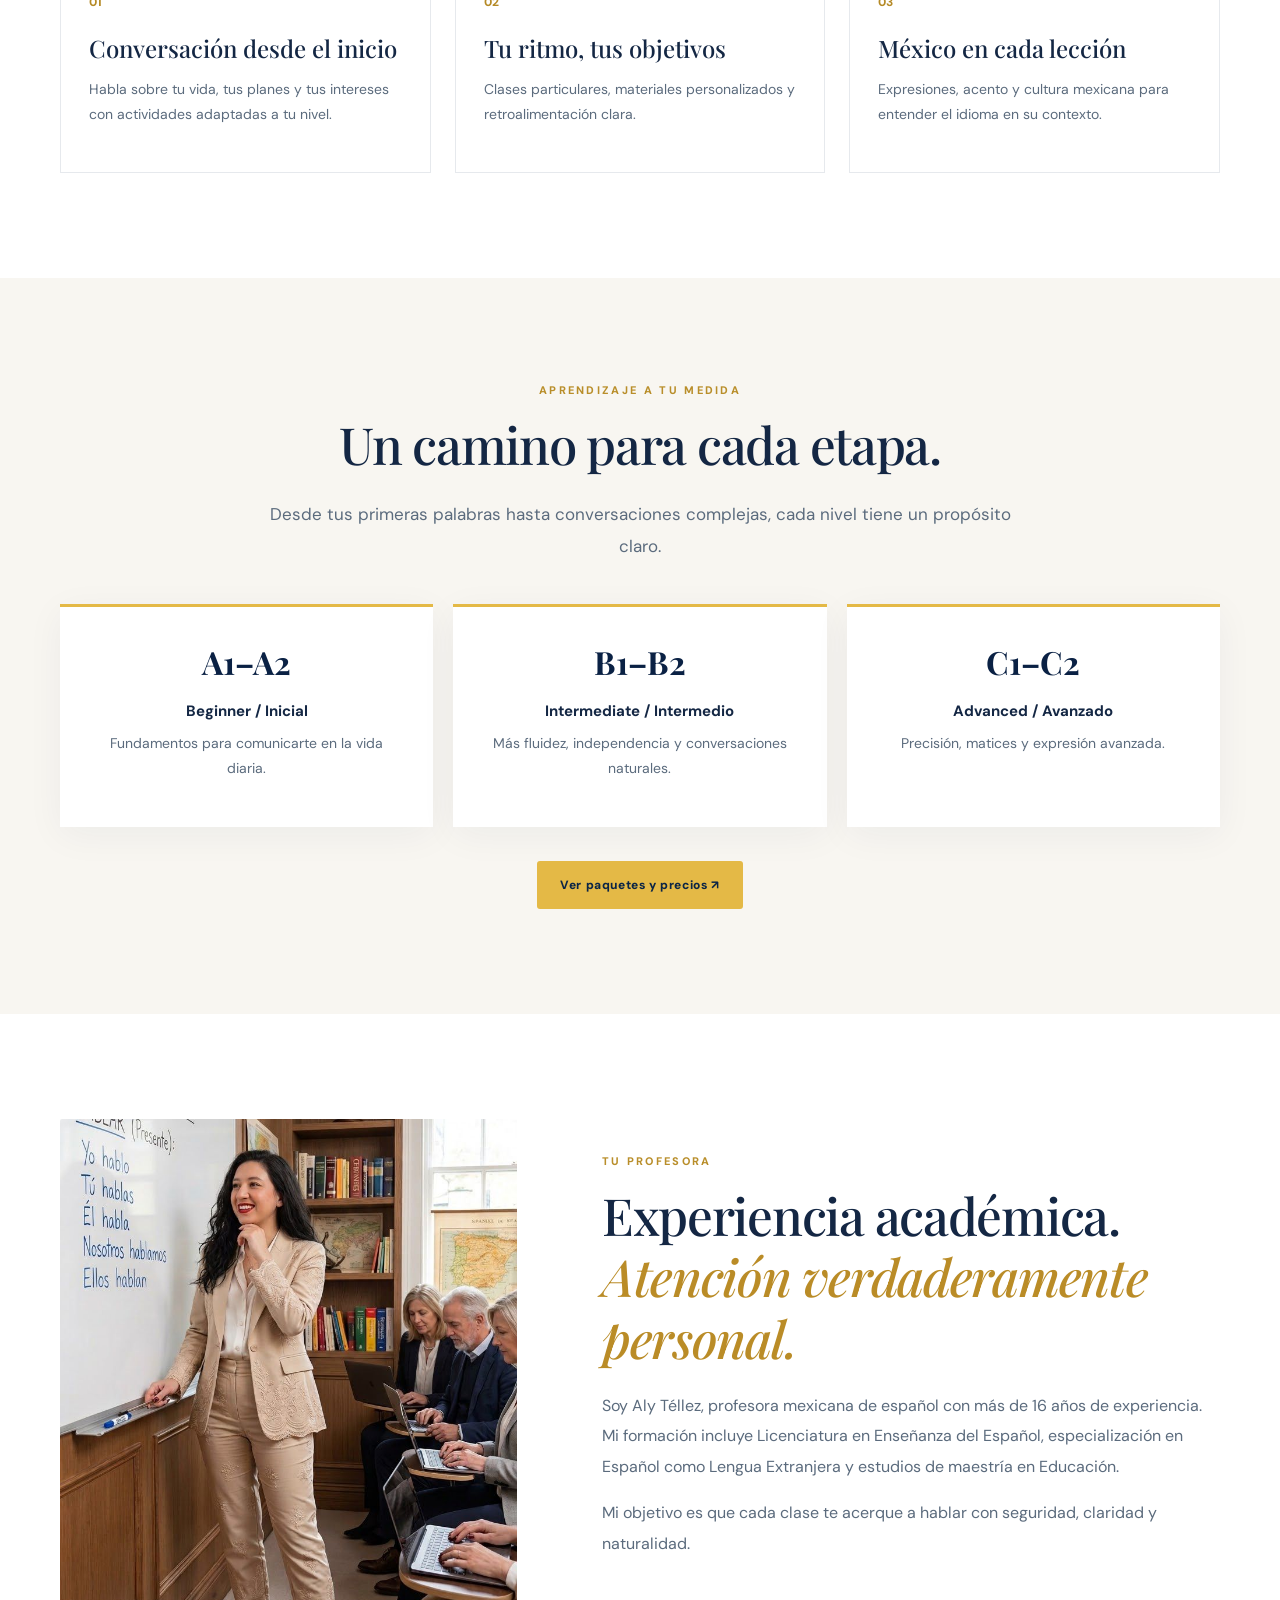
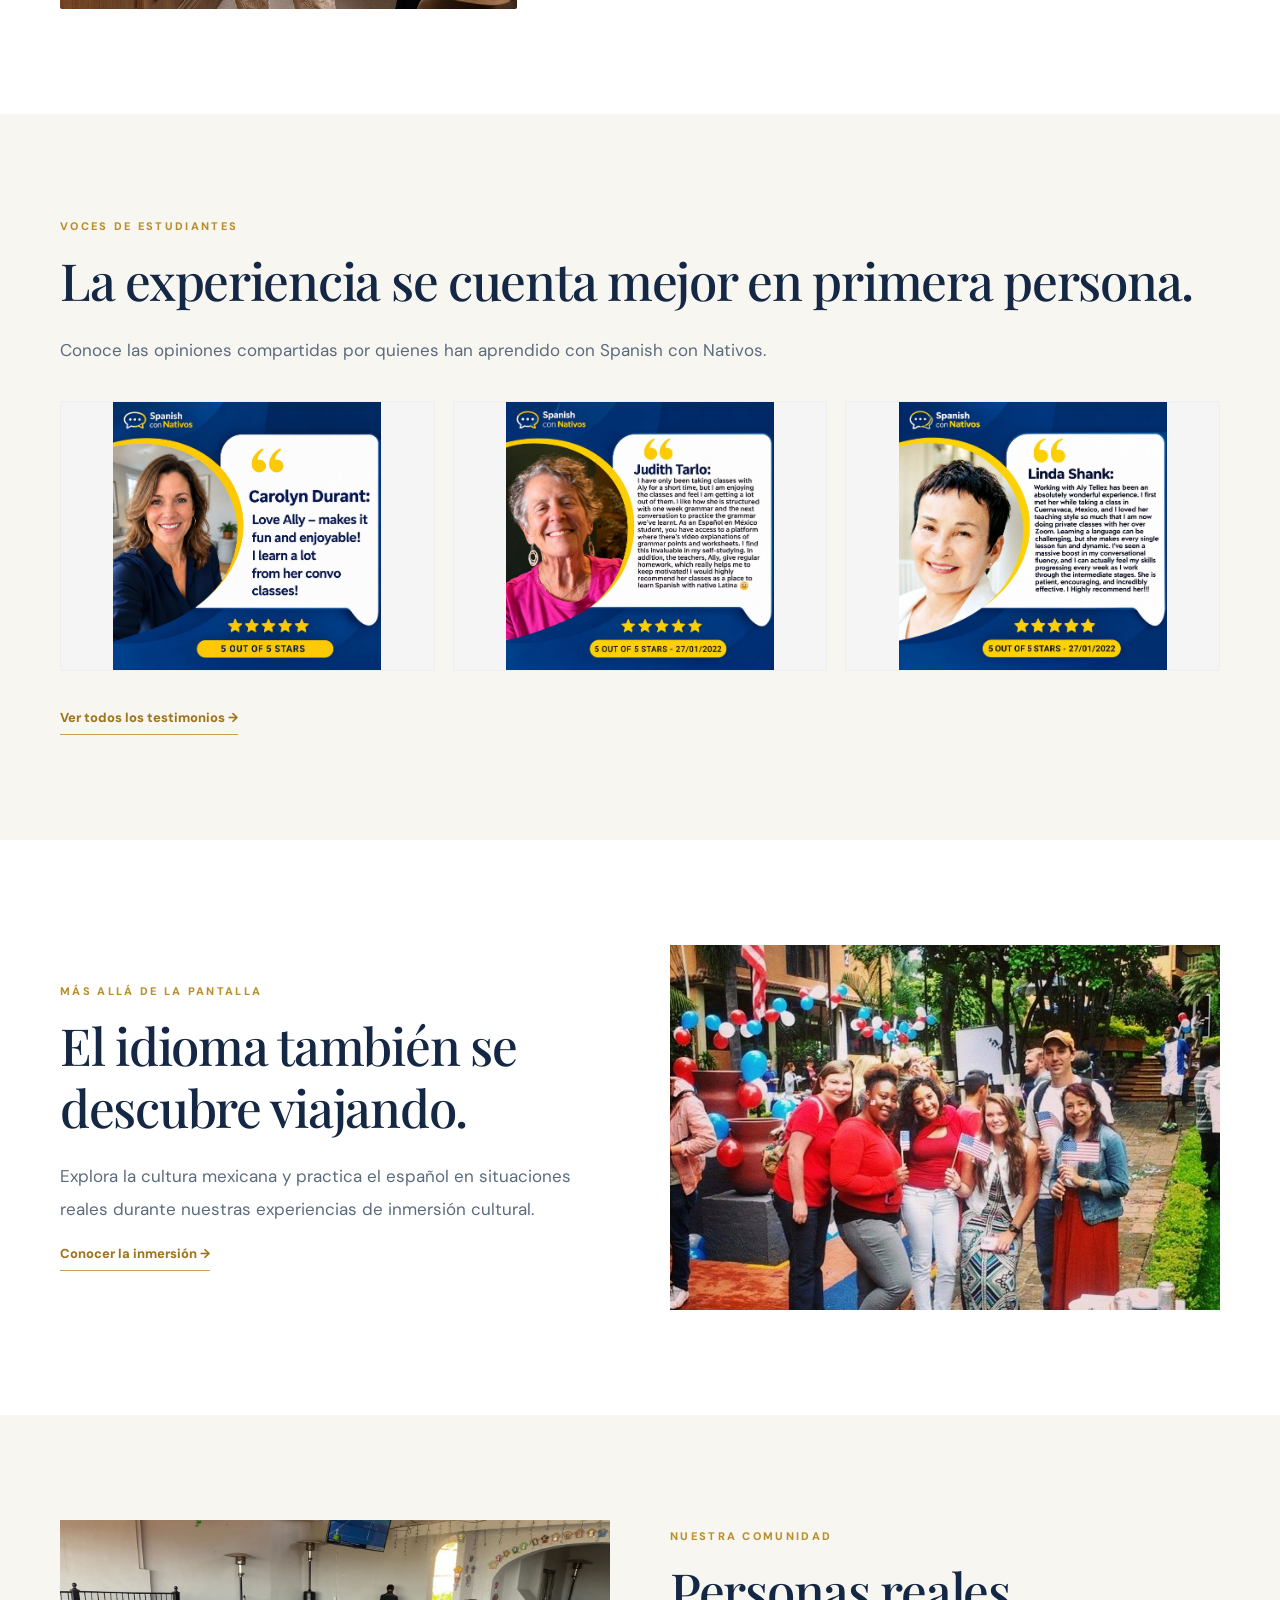
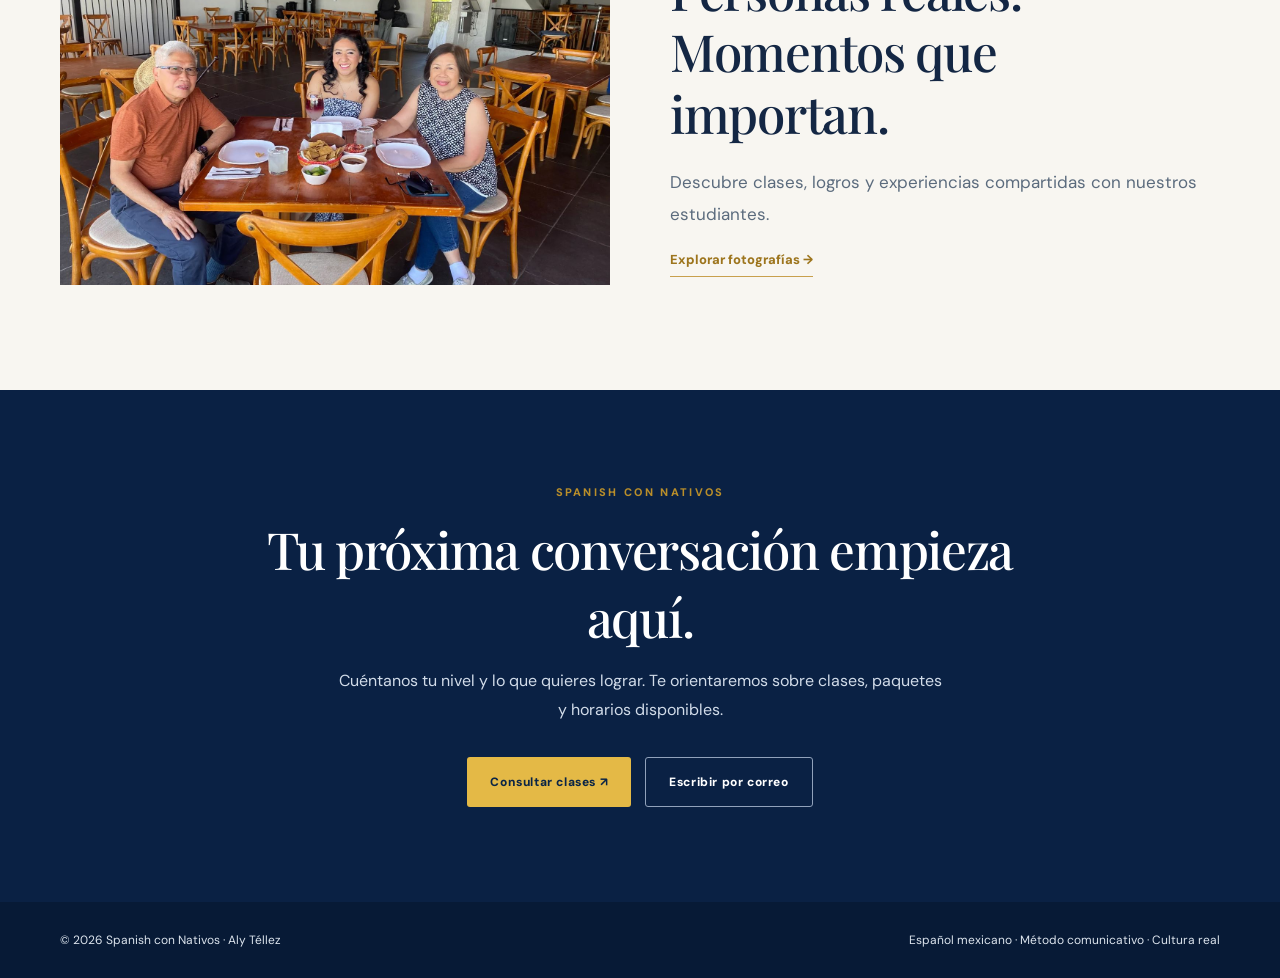
==== commit 2a8fa6ee: "Add files via upload Agregar paquetes y formulario de inscripción." ====
--- a/index.html
+++ b/index.html
@@ -1 +1 @@
-<!doctype html><html lang="es"><head><meta charset="utf-8"><meta name="viewport" content="width=device-width, initial-scale=1"><meta name="description" content="Spanish con Nativos — personalized Mexican Spanish lessons, communicative teaching and cultural experiences."><title>Clases de español en línea | Spanish con Nativos</title><link rel="stylesheet" href="premium.css"></head><body><nav class="site-nav"><div class="wrap nav-content"><a class="logo" href="index.html" aria-label="Spanish con Nativos"><img src="assets/logo-spanish-con-nativos.png" alt="Spanish con Nativos"></a><button class="menu-toggle" aria-expanded="false" aria-controls="site-links" onclick="let e=document.getElementById('site-links');let x=e.classList.toggle('open');this.setAttribute('aria-expanded',x)">☰ Menu</button><div class="nav-items" id="site-links"><a href="index.html">Inicio</a><a href="index.html#metodo">Método</a><a href="index.html#programas">Programas</a><a href="index.html#aly">Sobre Aly</a><a href="testimonios.html">Testimonios</a><a href="estudiantes.html">Nuestros estudiantes</a><a href="index.html#contacto">Contacto</a></div><div class="lang"><a href="index.html" aria-current="page">ES</a> / <a href="index-en.html" >EN</a></div><a class="nav-cta" href="https://wa.me/527774502398" target="_blank" rel="noopener">Solicitar información</a></div></nav><main><header class="hero" id="inicio"><div class="wrap hero-grid"><div class="hero-content"><div class="eyebrow">ESPAÑOL MEXICANO · CLASES PERSONALIZADAS</div><h1>El español abre puertas. <em>Aprende a cruzarlas.</em></h1><p>Clases de español en línea con una profesora mexicana especializada. Conversación real, enseñanza personalizada y cultura que se vive.</p><div class="hero-actions"><a class="button" href="https://wa.me/527774502398" target="_blank" rel="noopener">Solicitar información ↗</a><a class="button button-outline" href="#programas">Explorar programas</a></div></div><div class="hero-image"><img src="assets/aly-classroom-1.jpg" alt="Aly Téllez, Spanish teacher" fetchpriority="high"></div></div></header><div class="proof"><div class="wrap proof-grid"><div>16+ años de experiencia</div><div>Niveles A1–C2</div><div>Español mexicano auténtico</div></div></div><section class="section" id="metodo"><div class="wrap"><div class="center"><div class="eyebrow">UNA FORMA MÁS HUMANA DE APRENDER</div><h2>No estudies español solo para aprobar. <em>Apréndelo para vivirlo.</em></h2><p class="section-lead">En Spanish con Nativos, la gramática tiene un propósito: ayudarte a comunicarte. Practicamos situaciones reales, pronunciación, comprensión y conversación con acompañamiento individual.</p></div><div class="features"><article class="feature"><span class="feature-num">01</span><h3>Conversación desde el inicio</h3><p>Habla sobre tu vida, tus planes y tus intereses con actividades adaptadas a tu nivel.</p></article><article class="feature"><span class="feature-num">02</span><h3>Tu ritmo, tus objetivos</h3><p>Clases particulares, materiales personalizados y retroalimentación clara.</p></article><article class="feature"><span class="feature-num">03</span><h3>México en cada lección</h3><p>Expresiones, acento y cultura mexicana para entender el idioma en su contexto.</p></article></div></div></section><section class="section cream" id="programas"><div class="wrap center"><div class="eyebrow">APRENDIZAJE A TU MEDIDA</div><h2>Un camino para cada etapa.</h2><p class="section-lead">Desde tus primeras palabras hasta conversaciones complejas, cada nivel tiene un propósito claro.</p><div class="levels"><article class="level"><strong>A1–A2</strong><h3>Beginner / Inicial</h3><p>Fundamentos para comunicarte en la vida diaria.</p></article><article class="level"><strong>B1–B2</strong><h3>Intermediate / Intermedio</h3><p>Más fluidez, independencia y conversaciones naturales.</p></article><article class="level"><strong>C1–C2</strong><h3>Advanced / Avanzado</h3><p>Precisión, matices y expresión avanzada.</p></article></div><a class="button" href="https://wa.me/527774502398" target="_blank" rel="noopener">Consultar paquetes y disponibilidad ↗</a></div></section><section class="section" id="aly"><div class="wrap teacher"><img src="assets/aly-academic-expertise.jpeg" alt="Aly Téllez teaching Spanish" loading="lazy"><div><div class="eyebrow">TU PROFESORA</div><h2>Experiencia académica. <em>Atención verdaderamente personal.</em></h2><p class="section-lead">Soy Aly Téllez, profesora mexicana de español con más de 16 años de experiencia. Mi formación incluye Licenciatura en Enseñanza del Español, especialización en Español como Lengua Extranjera y estudios de maestría en Educación.</p><p class="section-lead">Mi objetivo es que cada clase te acerque a hablar con seguridad, claridad y naturalidad.</p></div></div></section><section class="section cream"><div class="wrap"><div class="eyebrow">VOCES DE ESTUDIANTES</div><h2>La experiencia se cuenta mejor en primera persona.</h2><p class="section-lead">Conoce las opiniones compartidas por quienes han aprendido con Spanish con Nativos.</p><div class="test-preview"><img src="assets/testimonio-01.jpg" alt="Student testimonial" loading="lazy"><img src="assets/testimonio-04.jpg" alt="Student testimonial" loading="lazy"><img src="assets/testimonio-10.jpg" alt="Student testimonial" loading="lazy"></div><a class="link-arrow" href="testimonios.html">Ver todos los testimonios →</a></div></section><section class="section"><div class="wrap showcase"><div><div class="eyebrow">MÁS ALLÁ DE LA PANTALLA</div><h2>El idioma también se descubre viajando.</h2><p class="section-lead">Explora la cultura mexicana y practica el español en situaciones reales durante nuestras experiencias de inmersión cultural.</p><a class="link-arrow" href="inmersion.html">Conocer la inmersión →</a></div><img src="assets/immersion-usa-group.jpg" alt="Cultural immersion experience" loading="lazy"></div></section><section class="section cream"><div class="wrap showcase"><img src="assets/experiencia-20.jpg" alt="Spanish con Nativos students" loading="lazy"><div><div class="eyebrow">NUESTRA COMUNIDAD</div><h2>Personas reales. Momentos que importan.</h2><p class="section-lead">Descubre clases, logros y experiencias compartidas con nuestros estudiantes.</p><a class="link-arrow" href="estudiantes.html">Explorar fotografías →</a></div></div></section><section class="cta-section" id="contacto"><div class="wrap"><div class="eyebrow">SPANISH CON NATIVOS</div><h2>Tu próxima conversación empieza aquí.</h2><p>Cuéntanos tu nivel y lo que quieres lograr. Te orientaremos sobre clases, paquetes y horarios disponibles.</p><div class="hero-actions" style="justify-content:center"><a class="button" href="https://wa.me/527774502398" target="_blank" rel="noopener">Consultar clases ↗</a><a class="button button-outline" href="mailto:alejandrajuarez064@gmail.com">Escribir por correo</a></div></div></section></main><footer class="footer"><div class="wrap footer-inner"><span>© 2026 Spanish con Nativos · Aly Téllez</span><span>Español mexicano · Método comunicativo · Cultura real</span></div></footer></body></html>+<!doctype html><html lang="es"><head><meta charset="utf-8"><meta name="viewport" content="width=device-width, initial-scale=1"><meta name="description" content="Spanish con Nativos — personalized Mexican Spanish lessons, communicative teaching and cultural experiences."><title>Clases de español en línea | Spanish con Nativos</title><link rel="stylesheet" href="premium.css"></head><body><nav class="site-nav"><div class="wrap nav-content"><a class="logo" href="index.html" aria-label="Spanish con Nativos"><img src="assets/logo-spanish-con-nativos.png" alt="Spanish con Nativos"></a><button class="menu-toggle" aria-expanded="false" aria-controls="site-links" onclick="let e=document.getElementById('site-links');let x=e.classList.toggle('open');this.setAttribute('aria-expanded',x)">☰ Menu</button><div class="nav-items" id="site-links"><a href="index.html">Inicio</a><a href="index.html#metodo">Método</a><a href="index.html#programas">Programas</a><a href="index.html#aly">Sobre Aly</a><a href="testimonios.html">Testimonios</a><a href="estudiantes.html">Nuestros estudiantes</a><a href="paquetes.html">Paquetes y precios</a><a href="index.html#contacto">Contacto</a></div><div class="lang"><a href="index.html" aria-current="page">ES</a> / <a href="index-en.html" >EN</a></div><a class="nav-cta" href="https://wa.me/527774502398" target="_blank" rel="noopener">Solicitar información</a></div></nav><main><header class="hero" id="inicio"><div class="wrap hero-grid"><div class="hero-content"><div class="eyebrow">ESPAÑOL MEXICANO · CLASES PERSONALIZADAS</div><h1>El español abre puertas. <em>Aprende a cruzarlas.</em></h1><p>Clases de español en línea con una profesora mexicana especializada. Conversación real, enseñanza personalizada y cultura que se vive.</p><div class="hero-actions"><a class="button" href="https://wa.me/527774502398" target="_blank" rel="noopener">Solicitar información ↗</a><a class="button button-outline" href="#programas">Explorar programas</a></div></div><div class="hero-image"><img src="assets/aly-classroom-1.jpg" alt="Aly Téllez, Spanish teacher" fetchpriority="high"></div></div></header><div class="proof"><div class="wrap proof-grid"><div>16+ años de experiencia</div><div>Niveles A1–C2</div><div>Español mexicano auténtico</div></div></div><section class="section" id="metodo"><div class="wrap"><div class="center"><div class="eyebrow">UNA FORMA MÁS HUMANA DE APRENDER</div><h2>No estudies español solo para aprobar. <em>Apréndelo para vivirlo.</em></h2><p class="section-lead">En Spanish con Nativos, la gramática tiene un propósito: ayudarte a comunicarte. Practicamos situaciones reales, pronunciación, comprensión y conversación con acompañamiento individual.</p></div><div class="features"><article class="feature"><span class="feature-num">01</span><h3>Conversación desde el inicio</h3><p>Habla sobre tu vida, tus planes y tus intereses con actividades adaptadas a tu nivel.</p></article><article class="feature"><span class="feature-num">02</span><h3>Tu ritmo, tus objetivos</h3><p>Clases particulares, materiales personalizados y retroalimentación clara.</p></article><article class="feature"><span class="feature-num">03</span><h3>México en cada lección</h3><p>Expresiones, acento y cultura mexicana para entender el idioma en su contexto.</p></article></div></div></section><section class="section cream" id="programas"><div class="wrap center"><div class="eyebrow">APRENDIZAJE A TU MEDIDA</div><h2>Un camino para cada etapa.</h2><p class="section-lead">Desde tus primeras palabras hasta conversaciones complejas, cada nivel tiene un propósito claro.</p><div class="levels"><article class="level"><strong>A1–A2</strong><h3>Beginner / Inicial</h3><p>Fundamentos para comunicarte en la vida diaria.</p></article><article class="level"><strong>B1–B2</strong><h3>Intermediate / Intermedio</h3><p>Más fluidez, independencia y conversaciones naturales.</p></article><article class="level"><strong>C1–C2</strong><h3>Advanced / Avanzado</h3><p>Precisión, matices y expresión avanzada.</p></article></div><a class="button" href="paquetes.html">Ver paquetes y precios ↗</a></div></section><section class="section" id="aly"><div class="wrap teacher"><img src="assets/aly-academic-expertise.jpeg" alt="Aly Téllez teaching Spanish" loading="lazy"><div><div class="eyebrow">TU PROFESORA</div><h2>Experiencia académica. <em>Atención verdaderamente personal.</em></h2><p class="section-lead">Soy Aly Téllez, profesora mexicana de español con más de 16 años de experiencia. Mi formación incluye Licenciatura en Enseñanza del Español, especialización en Español como Lengua Extranjera y estudios de maestría en Educación.</p><p class="section-lead">Mi objetivo es que cada clase te acerque a hablar con seguridad, claridad y naturalidad.</p></div></div></section><section class="section cream"><div class="wrap"><div class="eyebrow">VOCES DE ESTUDIANTES</div><h2>La experiencia se cuenta mejor en primera persona.</h2><p class="section-lead">Conoce las opiniones compartidas por quienes han aprendido con Spanish con Nativos.</p><div class="test-preview"><img src="assets/testimonio-01.jpg" alt="Student testimonial" loading="lazy"><img src="assets/testimonio-04.jpg" alt="Student testimonial" loading="lazy"><img src="assets/testimonio-10.jpg" alt="Student testimonial" loading="lazy"></div><a class="link-arrow" href="testimonios.html">Ver todos los testimonios →</a></div></section><section class="section"><div class="wrap showcase"><div><div class="eyebrow">MÁS ALLÁ DE LA PANTALLA</div><h2>El idioma también se descubre viajando.</h2><p class="section-lead">Explora la cultura mexicana y practica el español en situaciones reales durante nuestras experiencias de inmersión cultural.</p><a class="link-arrow" href="inmersion.html">Conocer la inmersión →</a></div><img src="assets/immersion-usa-group.jpg" alt="Cultural immersion experience" loading="lazy"></div></section><section class="section cream"><div class="wrap showcase"><img src="assets/experiencia-20.jpg" alt="Spanish con Nativos students" loading="lazy"><div><div class="eyebrow">NUESTRA COMUNIDAD</div><h2>Personas reales. Momentos que importan.</h2><p class="section-lead">Descubre clases, logros y experiencias compartidas con nuestros estudiantes.</p><a class="link-arrow" href="estudiantes.html">Explorar fotografías →</a></div></div></section><section class="cta-section" id="contacto"><div class="wrap"><div class="eyebrow">SPANISH CON NATIVOS</div><h2>Tu próxima conversación empieza aquí.</h2><p>Cuéntanos tu nivel y lo que quieres lograr. Te orientaremos sobre clases, paquetes y horarios disponibles.</p><div class="hero-actions" style="justify-content:center"><a class="button" href="https://wa.me/527774502398" target="_blank" rel="noopener">Consultar clases ↗</a><a class="button button-outline" href="mailto:alejandrajuarez064@gmail.com">Escribir por correo</a></div></div></section></main><footer class="footer"><div class="wrap footer-inner"><span>© 2026 Spanish con Nativos · Aly Téllez</span><span>Español mexicano · Método comunicativo · Cultura real</span></div></footer></body></html>
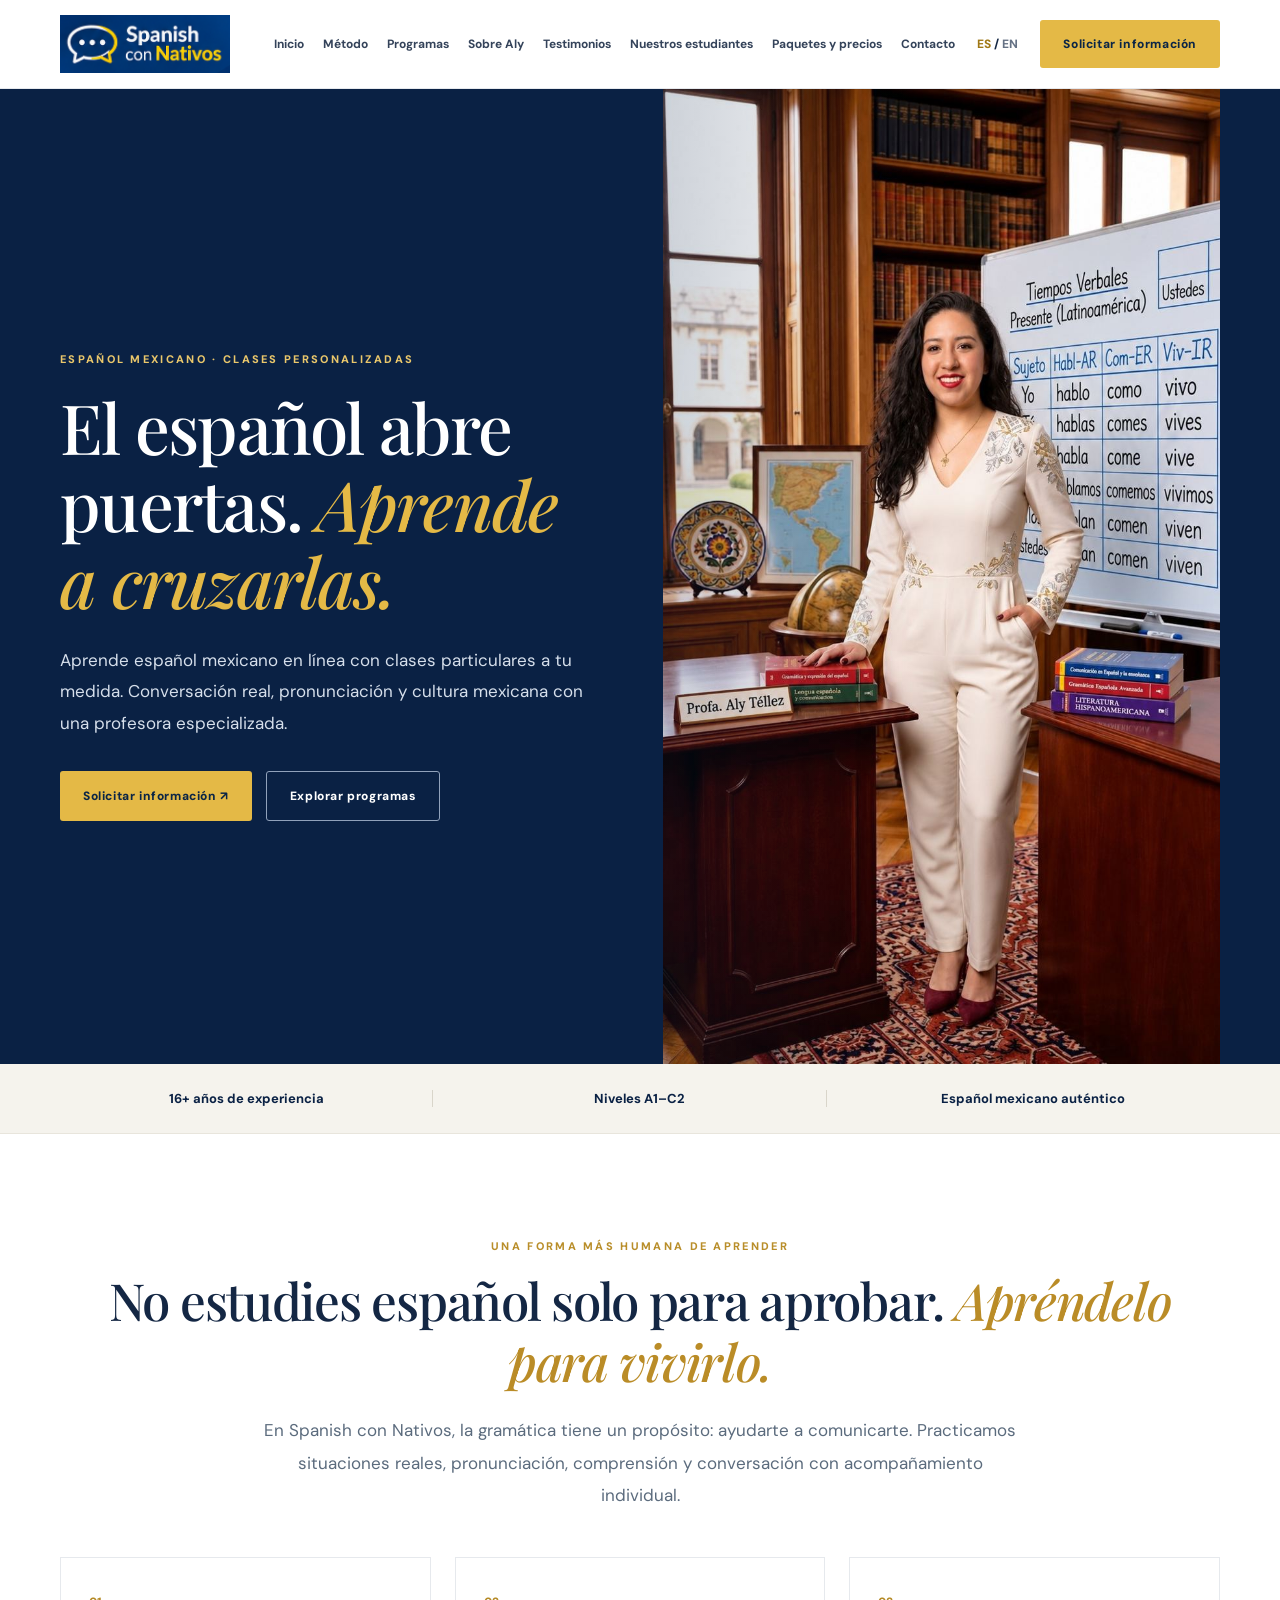
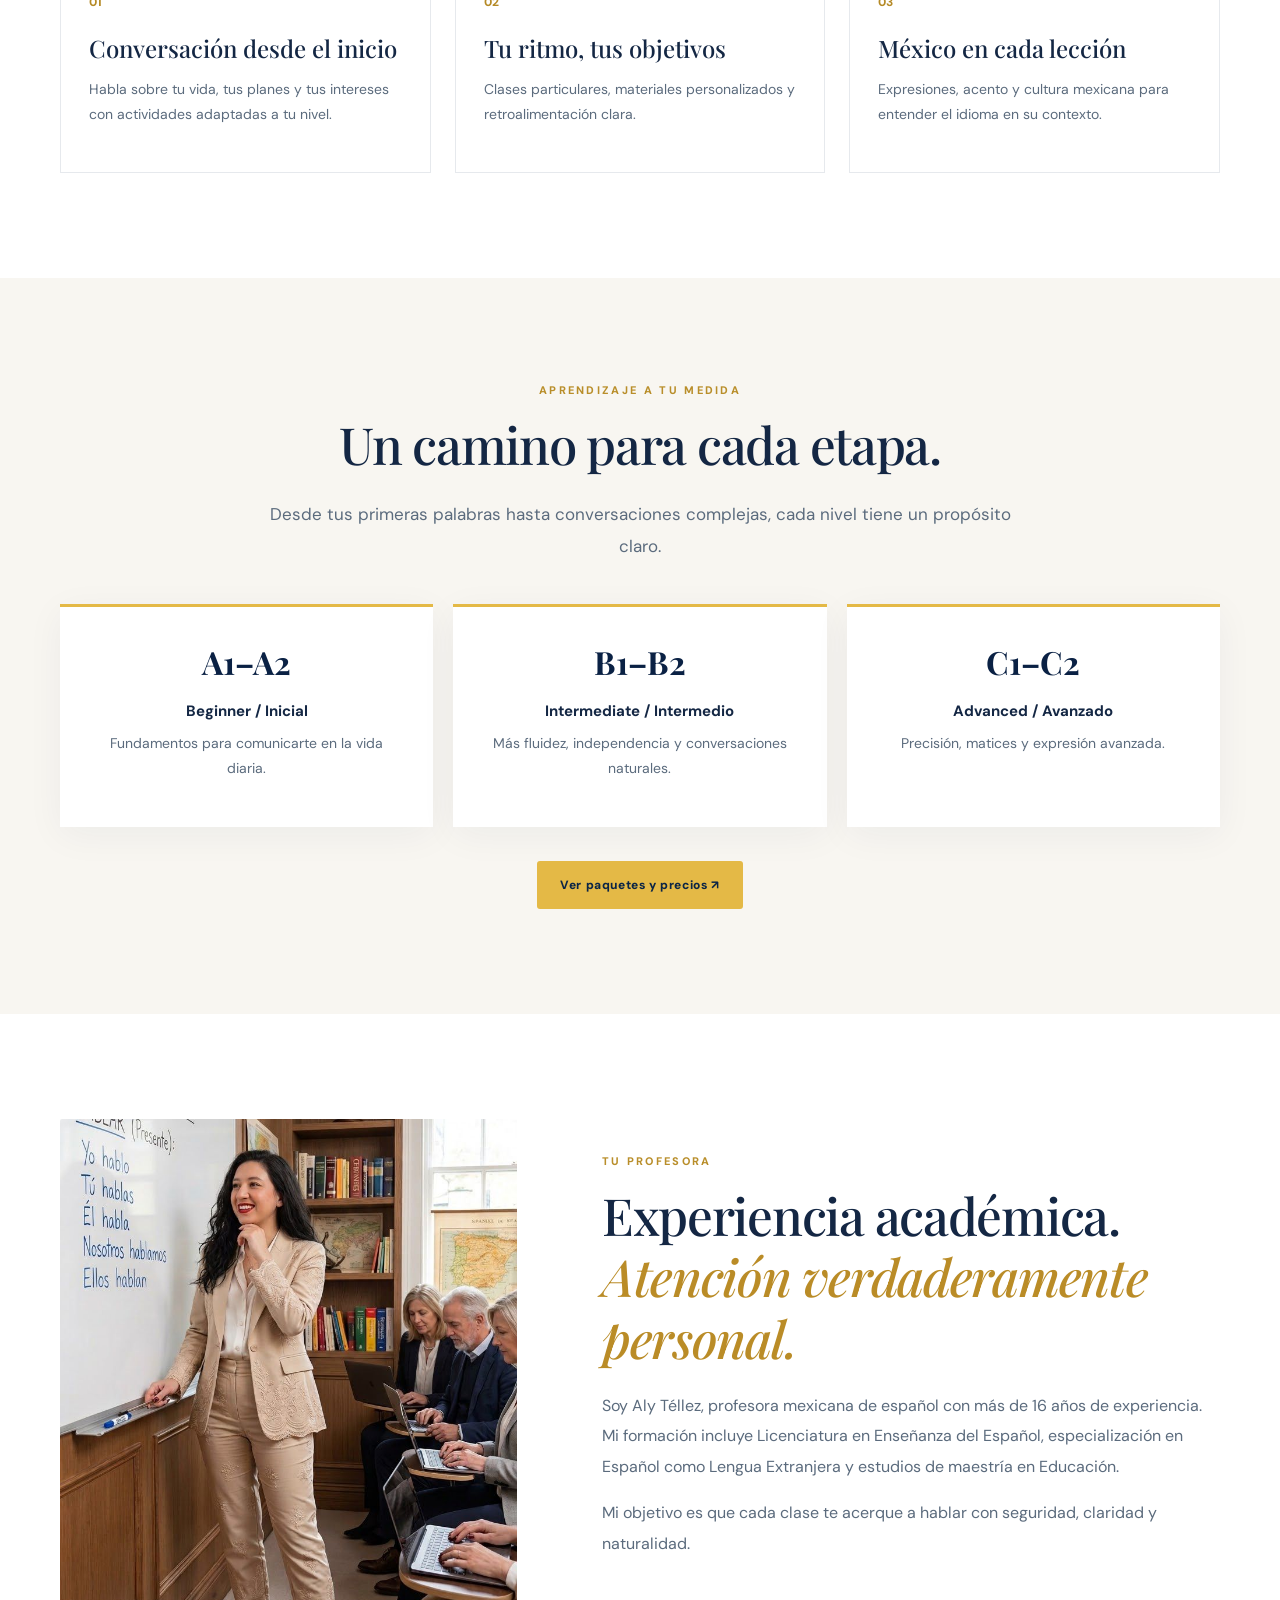
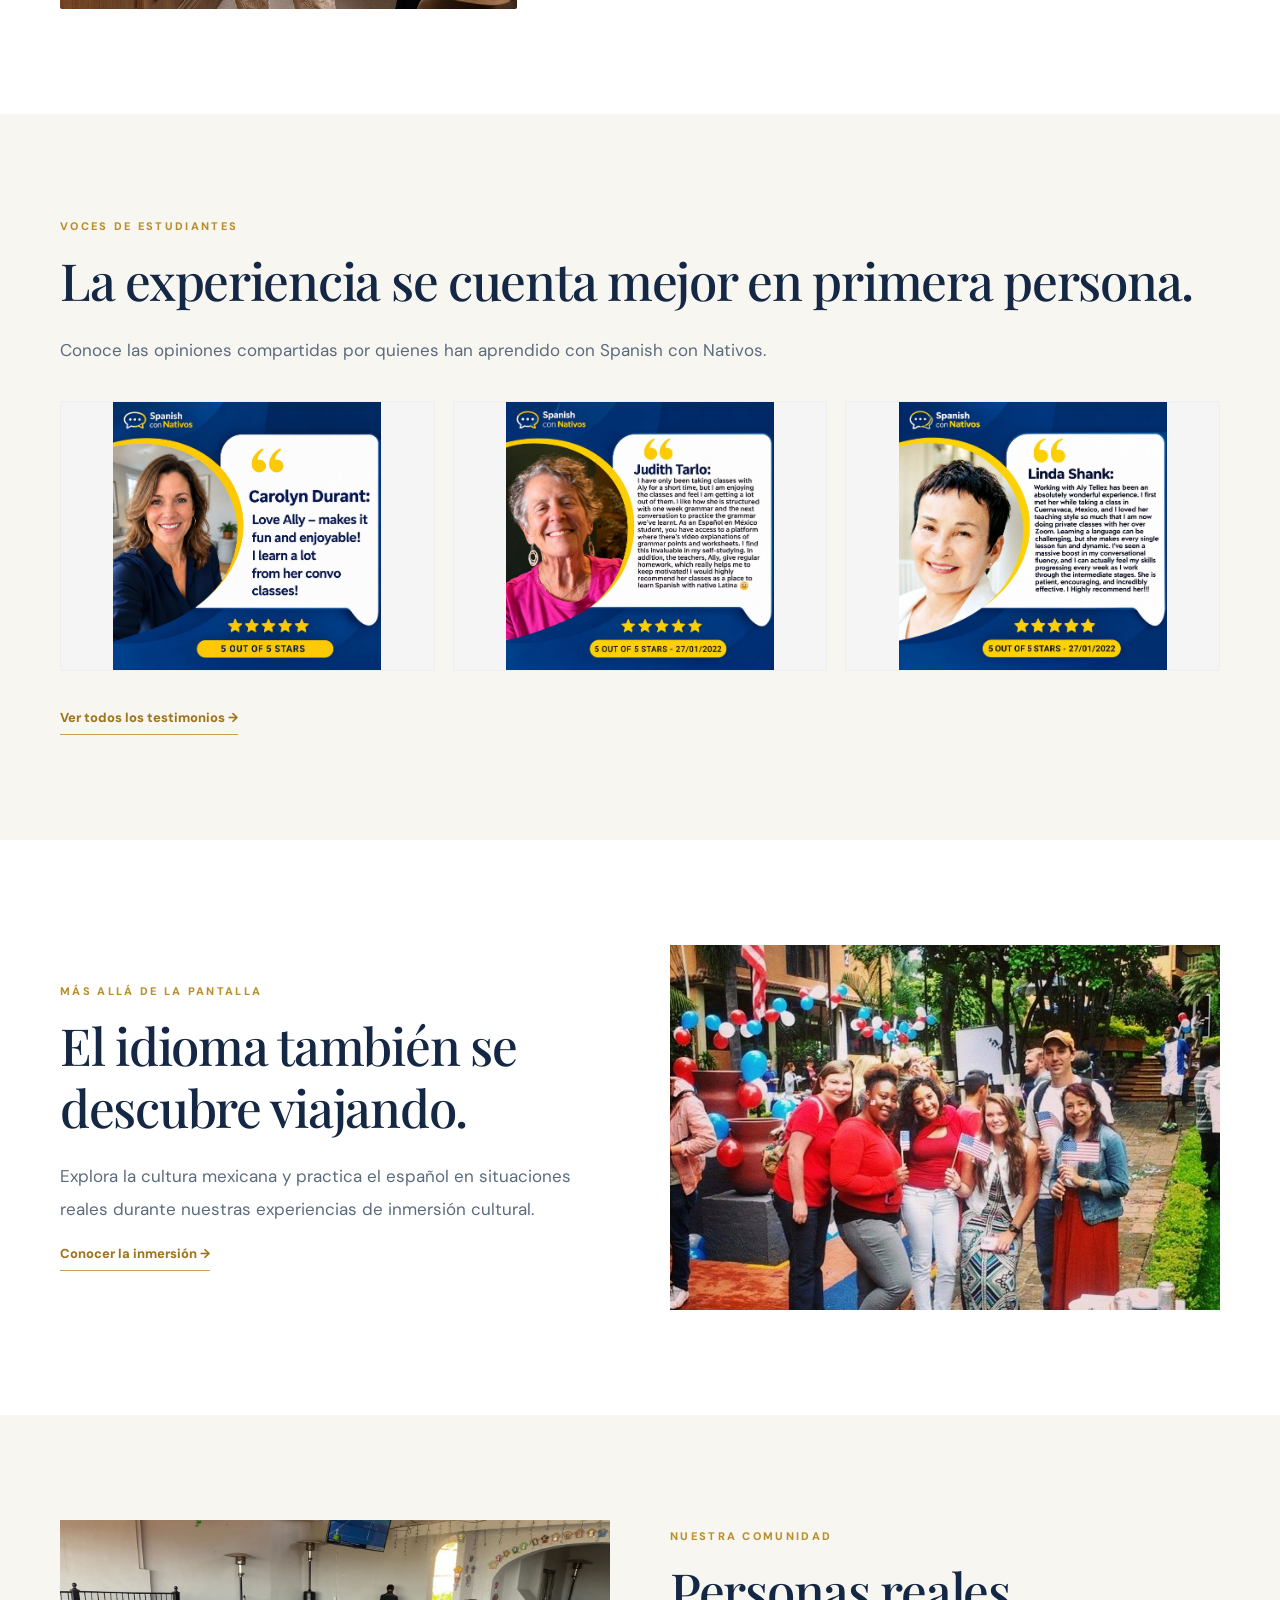
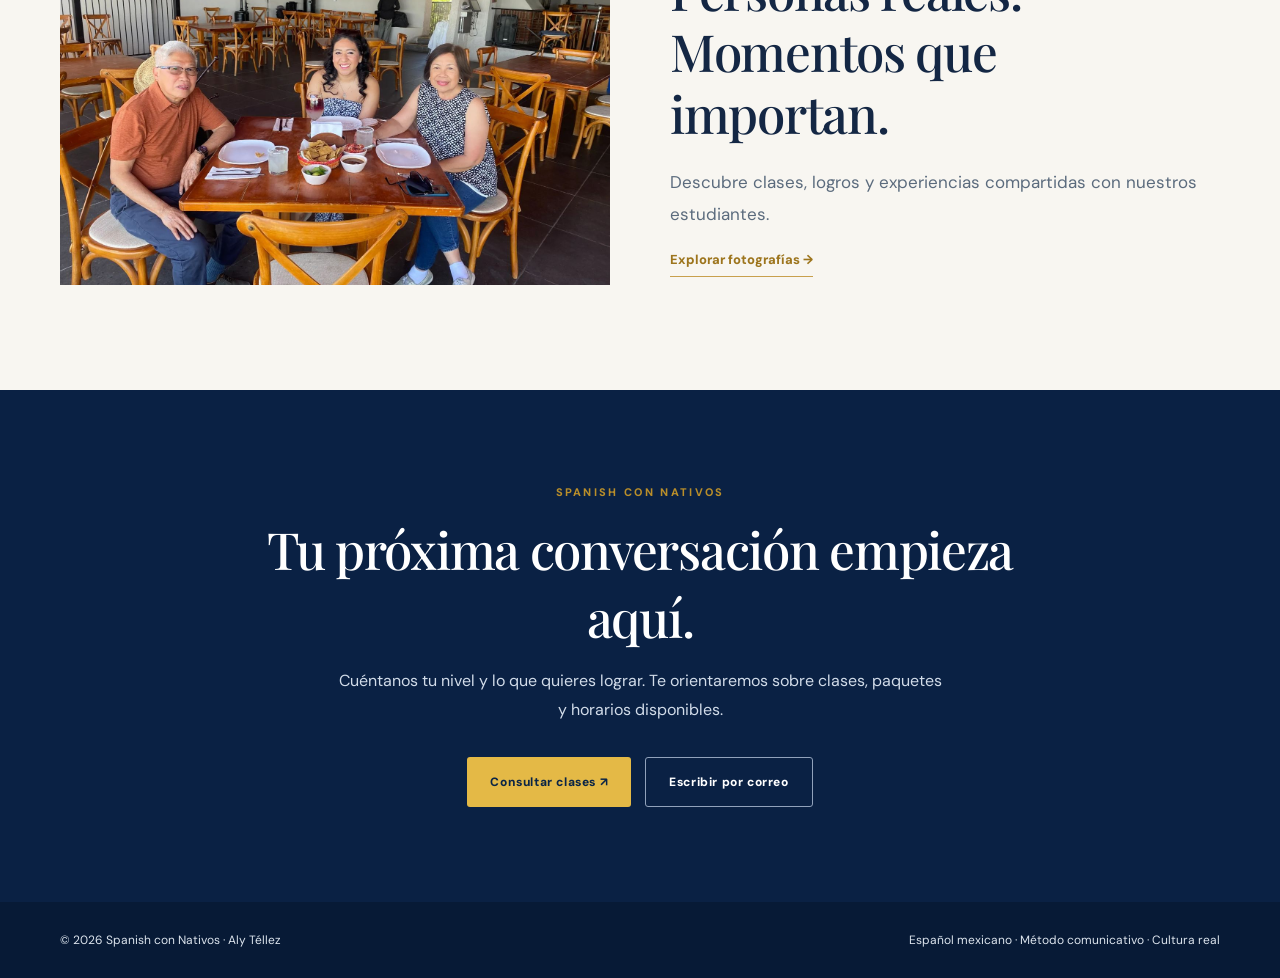
==== commit 27d355c7: "Add files via upload" ====
--- a/index.html
+++ b/index.html
@@ -1 +1,4 @@
-<!doctype html><html lang="es"><head><meta charset="utf-8"><meta name="viewport" content="width=device-width, initial-scale=1"><meta name="description" content="Spanish con Nativos — personalized Mexican Spanish lessons, communicative teaching and cultural experiences."><title>Clases de español en línea | Spanish con Nativos</title><link rel="stylesheet" href="premium.css"></head><body><nav class="site-nav"><div class="wrap nav-content"><a class="logo" href="index.html" aria-label="Spanish con Nativos"><img src="assets/logo-spanish-con-nativos.png" alt="Spanish con Nativos"></a><button class="menu-toggle" aria-expanded="false" aria-controls="site-links" onclick="let e=document.getElementById('site-links');let x=e.classList.toggle('open');this.setAttribute('aria-expanded',x)">☰ Menu</button><div class="nav-items" id="site-links"><a href="index.html">Inicio</a><a href="index.html#metodo">Método</a><a href="index.html#programas">Programas</a><a href="index.html#aly">Sobre Aly</a><a href="testimonios.html">Testimonios</a><a href="estudiantes.html">Nuestros estudiantes</a><a href="paquetes.html">Paquetes y precios</a><a href="index.html#contacto">Contacto</a></div><div class="lang"><a href="index.html" aria-current="page">ES</a> / <a href="index-en.html" >EN</a></div><a class="nav-cta" href="https://wa.me/527774502398" target="_blank" rel="noopener">Solicitar información</a></div></nav><main><header class="hero" id="inicio"><div class="wrap hero-grid"><div class="hero-content"><div class="eyebrow">ESPAÑOL MEXICANO · CLASES PERSONALIZADAS</div><h1>El español abre puertas. <em>Aprende a cruzarlas.</em></h1><p>Clases de español en línea con una profesora mexicana especializada. Conversación real, enseñanza personalizada y cultura que se vive.</p><div class="hero-actions"><a class="button" href="https://wa.me/527774502398" target="_blank" rel="noopener">Solicitar información ↗</a><a class="button button-outline" href="#programas">Explorar programas</a></div></div><div class="hero-image"><img src="assets/aly-classroom-1.jpg" alt="Aly Téllez, Spanish teacher" fetchpriority="high"></div></div></header><div class="proof"><div class="wrap proof-grid"><div>16+ años de experiencia</div><div>Niveles A1–C2</div><div>Español mexicano auténtico</div></div></div><section class="section" id="metodo"><div class="wrap"><div class="center"><div class="eyebrow">UNA FORMA MÁS HUMANA DE APRENDER</div><h2>No estudies español solo para aprobar. <em>Apréndelo para vivirlo.</em></h2><p class="section-lead">En Spanish con Nativos, la gramática tiene un propósito: ayudarte a comunicarte. Practicamos situaciones reales, pronunciación, comprensión y conversación con acompañamiento individual.</p></div><div class="features"><article class="feature"><span class="feature-num">01</span><h3>Conversación desde el inicio</h3><p>Habla sobre tu vida, tus planes y tus intereses con actividades adaptadas a tu nivel.</p></article><article class="feature"><span class="feature-num">02</span><h3>Tu ritmo, tus objetivos</h3><p>Clases particulares, materiales personalizados y retroalimentación clara.</p></article><article class="feature"><span class="feature-num">03</span><h3>México en cada lección</h3><p>Expresiones, acento y cultura mexicana para entender el idioma en su contexto.</p></article></div></div></section><section class="section cream" id="programas"><div class="wrap center"><div class="eyebrow">APRENDIZAJE A TU MEDIDA</div><h2>Un camino para cada etapa.</h2><p class="section-lead">Desde tus primeras palabras hasta conversaciones complejas, cada nivel tiene un propósito claro.</p><div class="levels"><article class="level"><strong>A1–A2</strong><h3>Beginner / Inicial</h3><p>Fundamentos para comunicarte en la vida diaria.</p></article><article class="level"><strong>B1–B2</strong><h3>Intermediate / Intermedio</h3><p>Más fluidez, independencia y conversaciones naturales.</p></article><article class="level"><strong>C1–C2</strong><h3>Advanced / Avanzado</h3><p>Precisión, matices y expresión avanzada.</p></article></div><a class="button" href="paquetes.html">Ver paquetes y precios ↗</a></div></section><section class="section" id="aly"><div class="wrap teacher"><img src="assets/aly-academic-expertise.jpeg" alt="Aly Téllez teaching Spanish" loading="lazy"><div><div class="eyebrow">TU PROFESORA</div><h2>Experiencia académica. <em>Atención verdaderamente personal.</em></h2><p class="section-lead">Soy Aly Téllez, profesora mexicana de español con más de 16 años de experiencia. Mi formación incluye Licenciatura en Enseñanza del Español, especialización en Español como Lengua Extranjera y estudios de maestría en Educación.</p><p class="section-lead">Mi objetivo es que cada clase te acerque a hablar con seguridad, claridad y naturalidad.</p></div></div></section><section class="section cream"><div class="wrap"><div class="eyebrow">VOCES DE ESTUDIANTES</div><h2>La experiencia se cuenta mejor en primera persona.</h2><p class="section-lead">Conoce las opiniones compartidas por quienes han aprendido con Spanish con Nativos.</p><div class="test-preview"><img src="assets/testimonio-01.jpg" alt="Student testimonial" loading="lazy"><img src="assets/testimonio-04.jpg" alt="Student testimonial" loading="lazy"><img src="assets/testimonio-10.jpg" alt="Student testimonial" loading="lazy"></div><a class="link-arrow" href="testimonios.html">Ver todos los testimonios →</a></div></section><section class="section"><div class="wrap showcase"><div><div class="eyebrow">MÁS ALLÁ DE LA PANTALLA</div><h2>El idioma también se descubre viajando.</h2><p class="section-lead">Explora la cultura mexicana y practica el español en situaciones reales durante nuestras experiencias de inmersión cultural.</p><a class="link-arrow" href="inmersion.html">Conocer la inmersión →</a></div><img src="assets/immersion-usa-group.jpg" alt="Cultural immersion experience" loading="lazy"></div></section><section class="section cream"><div class="wrap showcase"><img src="assets/experiencia-20.jpg" alt="Spanish con Nativos students" loading="lazy"><div><div class="eyebrow">NUESTRA COMUNIDAD</div><h2>Personas reales. Momentos que importan.</h2><p class="section-lead">Descubre clases, logros y experiencias compartidas con nuestros estudiantes.</p><a class="link-arrow" href="estudiantes.html">Explorar fotografías →</a></div></div></section><section class="cta-section" id="contacto"><div class="wrap"><div class="eyebrow">SPANISH CON NATIVOS</div><h2>Tu próxima conversación empieza aquí.</h2><p>Cuéntanos tu nivel y lo que quieres lograr. Te orientaremos sobre clases, paquetes y horarios disponibles.</p><div class="hero-actions" style="justify-content:center"><a class="button" href="https://wa.me/527774502398" target="_blank" rel="noopener">Consultar clases ↗</a><a class="button button-outline" href="mailto:alejandrajuarez064@gmail.com">Escribir por correo</a></div></div></section></main><footer class="footer"><div class="wrap footer-inner"><span>© 2026 Spanish con Nativos · Aly Téllez</span><span>Español mexicano · Método comunicativo · Cultura real</span></div></footer></body></html>+<!doctype html><html lang="es"><head><meta charset="utf-8"><meta name="viewport" content="width=device-width, initial-scale=1"><meta name="description" content="Aprende español mexicano en línea con clases particulares personalizadas, conversación real y cultura mexicana. Niveles A1–C2 con Spanish con Nativos."><title>Clases de español mexicano en línea | Spanish con Nativos</title>
+<link rel="alternate" hreflang="es" href="https://spanishconnativos.github.io/">
+<link rel="alternate" hreflang="en" href="https://spanishconnativos.github.io/index-en.html">
+<link rel="canonical" href="https://spanishconnativos.github.io/"><meta property="og:type" content="website"><meta property="og:locale" content="es_MX"><meta property="og:title" content="Clases de español mexicano en línea | Spanish con Nativos"><meta property="og:description" content="Clases particulares de español mexicano, conversación real y cultura mexicana. Aprende a tu ritmo con una profesora especializada."><meta property="og:url" content="https://spanishconnativos.github.io/"><link rel="stylesheet" href="premium.css"></head><body><nav class="site-nav"><div class="wrap nav-content"><a class="logo" href="index.html" aria-label="Spanish con Nativos"><img src="assets/logo-spanish-con-nativos.png" alt="Spanish con Nativos"></a><button class="menu-toggle" aria-expanded="false" aria-controls="site-links" onclick="let e=document.getElementById('site-links');let x=e.classList.toggle('open');this.setAttribute('aria-expanded',x)">☰ Menu</button><div class="nav-items" id="site-links"><a href="index.html">Inicio</a><a href="index.html#metodo">Método</a><a href="index.html#programas">Programas</a><a href="index.html#aly">Sobre Aly</a><a href="testimonios.html">Testimonios</a><a href="estudiantes.html">Nuestros estudiantes</a><a href="paquetes.html">Paquetes y precios</a><a href="index.html#contacto">Contacto</a></div><div class="lang"><a href="index.html" aria-current="page">ES</a> / <a href="index-en.html" >EN</a></div><a class="nav-cta" href="https://wa.me/527774502398" target="_blank" rel="noopener">Solicitar información</a></div></nav><main><header class="hero" id="inicio"><div class="wrap hero-grid"><div class="hero-content"><div class="eyebrow">ESPAÑOL MEXICANO · CLASES PERSONALIZADAS</div><h1>El español abre puertas. <em>Aprende a cruzarlas.</em></h1><p>Aprende español mexicano en línea con clases particulares a tu medida. Conversación real, pronunciación y cultura mexicana con una profesora especializada.</p><div class="hero-actions"><a class="button" href="https://wa.me/527774502398" target="_blank" rel="noopener">Solicitar información ↗</a><a class="button button-outline" href="#programas">Explorar programas</a></div></div><div class="hero-image"><img src="assets/aly-classroom-1.jpg" alt="Aly Téllez, profesora mexicana de español en línea" fetchpriority="high"></div></div></header><div class="proof"><div class="wrap proof-grid"><div>16+ años de experiencia</div><div>Niveles A1–C2</div><div>Español mexicano auténtico</div></div></div><section class="section" id="metodo"><div class="wrap"><div class="center"><div class="eyebrow">UNA FORMA MÁS HUMANA DE APRENDER</div><h2>No estudies español solo para aprobar. <em>Apréndelo para vivirlo.</em></h2><p class="section-lead">En Spanish con Nativos, la gramática tiene un propósito: ayudarte a comunicarte. Practicamos situaciones reales, pronunciación, comprensión y conversación con acompañamiento individual.</p></div><div class="features"><article class="feature"><span class="feature-num">01</span><h3>Conversación desde el inicio</h3><p>Habla sobre tu vida, tus planes y tus intereses con actividades adaptadas a tu nivel.</p></article><article class="feature"><span class="feature-num">02</span><h3>Tu ritmo, tus objetivos</h3><p>Clases particulares, materiales personalizados y retroalimentación clara.</p></article><article class="feature"><span class="feature-num">03</span><h3>México en cada lección</h3><p>Expresiones, acento y cultura mexicana para entender el idioma en su contexto.</p></article></div></div></section><section class="section cream" id="programas"><div class="wrap center"><div class="eyebrow">APRENDIZAJE A TU MEDIDA</div><h2>Un camino para cada etapa.</h2><p class="section-lead">Desde tus primeras palabras hasta conversaciones complejas, cada nivel tiene un propósito claro.</p><div class="levels"><article class="level"><strong>A1–A2</strong><h3>Beginner / Inicial</h3><p>Fundamentos para comunicarte en la vida diaria.</p></article><article class="level"><strong>B1–B2</strong><h3>Intermediate / Intermedio</h3><p>Más fluidez, independencia y conversaciones naturales.</p></article><article class="level"><strong>C1–C2</strong><h3>Advanced / Avanzado</h3><p>Precisión, matices y expresión avanzada.</p></article></div><a class="button" href="paquetes.html">Ver paquetes y precios ↗</a></div></section><section class="section" id="aly"><div class="wrap teacher"><img src="assets/aly-academic-expertise.jpeg" alt="Aly Téllez, profesora de español mexicano con experiencia académica" loading="lazy"><div><div class="eyebrow">TU PROFESORA</div><h2>Experiencia académica. <em>Atención verdaderamente personal.</em></h2><p class="section-lead">Soy Aly Téllez, profesora mexicana de español con más de 16 años de experiencia. Mi formación incluye Licenciatura en Enseñanza del Español, especialización en Español como Lengua Extranjera y estudios de maestría en Educación.</p><p class="section-lead">Mi objetivo es que cada clase te acerque a hablar con seguridad, claridad y naturalidad.</p></div></div></section><section class="section cream"><div class="wrap"><div class="eyebrow">VOCES DE ESTUDIANTES</div><h2>La experiencia se cuenta mejor en primera persona.</h2><p class="section-lead">Conoce las opiniones compartidas por quienes han aprendido con Spanish con Nativos.</p><div class="test-preview"><img src="assets/testimonio-01.jpg" alt="Student testimonial" loading="lazy"><img src="assets/testimonio-04.jpg" alt="Student testimonial" loading="lazy"><img src="assets/testimonio-10.jpg" alt="Student testimonial" loading="lazy"></div><a class="link-arrow" href="testimonios.html">Ver todos los testimonios →</a></div></section><section class="section"><div class="wrap showcase"><div><div class="eyebrow">MÁS ALLÁ DE LA PANTALLA</div><h2>El idioma también se descubre viajando.</h2><p class="section-lead">Explora la cultura mexicana y practica el español en situaciones reales durante nuestras experiencias de inmersión cultural.</p><a class="link-arrow" href="inmersion.html">Conocer la inmersión →</a></div><img src="assets/immersion-usa-group.jpg" alt="Experiencia de inmersión cultural y práctica de español en México" loading="lazy"></div></section><section class="section cream"><div class="wrap showcase"><img src="assets/experiencia-20.jpg" alt="Estudiantes de Spanish con Nativos en una experiencia de aprendizaje" loading="lazy"><div><div class="eyebrow">NUESTRA COMUNIDAD</div><h2>Personas reales. Momentos que importan.</h2><p class="section-lead">Descubre clases, logros y experiencias compartidas con nuestros estudiantes.</p><a class="link-arrow" href="estudiantes.html">Explorar fotografías →</a></div></div></section><section class="cta-section" id="contacto"><div class="wrap"><div class="eyebrow">SPANISH CON NATIVOS</div><h2>Tu próxima conversación empieza aquí.</h2><p>Cuéntanos tu nivel y lo que quieres lograr. Te orientaremos sobre clases, paquetes y horarios disponibles.</p><div class="hero-actions" style="justify-content:center"><a class="button" href="https://wa.me/527774502398" target="_blank" rel="noopener">Consultar clases ↗</a><a class="button button-outline" href="mailto:alejandrajuarez064@gmail.com">Escribir por correo</a></div></div></section></main><footer class="footer"><div class="wrap footer-inner"><span>© 2026 Spanish con Nativos · Aly Téllez</span><span>Español mexicano · Método comunicativo · Cultura real</span></div></footer><script>(function(){if(new URLSearchParams(window.location.search).get('solicitud')==='enviada'){const msg=document.createElement('div');msg.setAttribute('role','status');msg.style.cssText='position:relative;background:#fff5c2;color:#092c61;text-align:center;padding:16px 24px;font:600 16px system-ui,sans-serif;';msg.textContent='¡Gracias por tu solicitud! / Thank you for your inquiry! We will contact you personally by email. / Te contactaremos personalmente por correo.';const main=document.querySelector('main');if(main)main.prepend(msg);history.replaceState(null,'',window.location.pathname);}})();</script></body></html>
